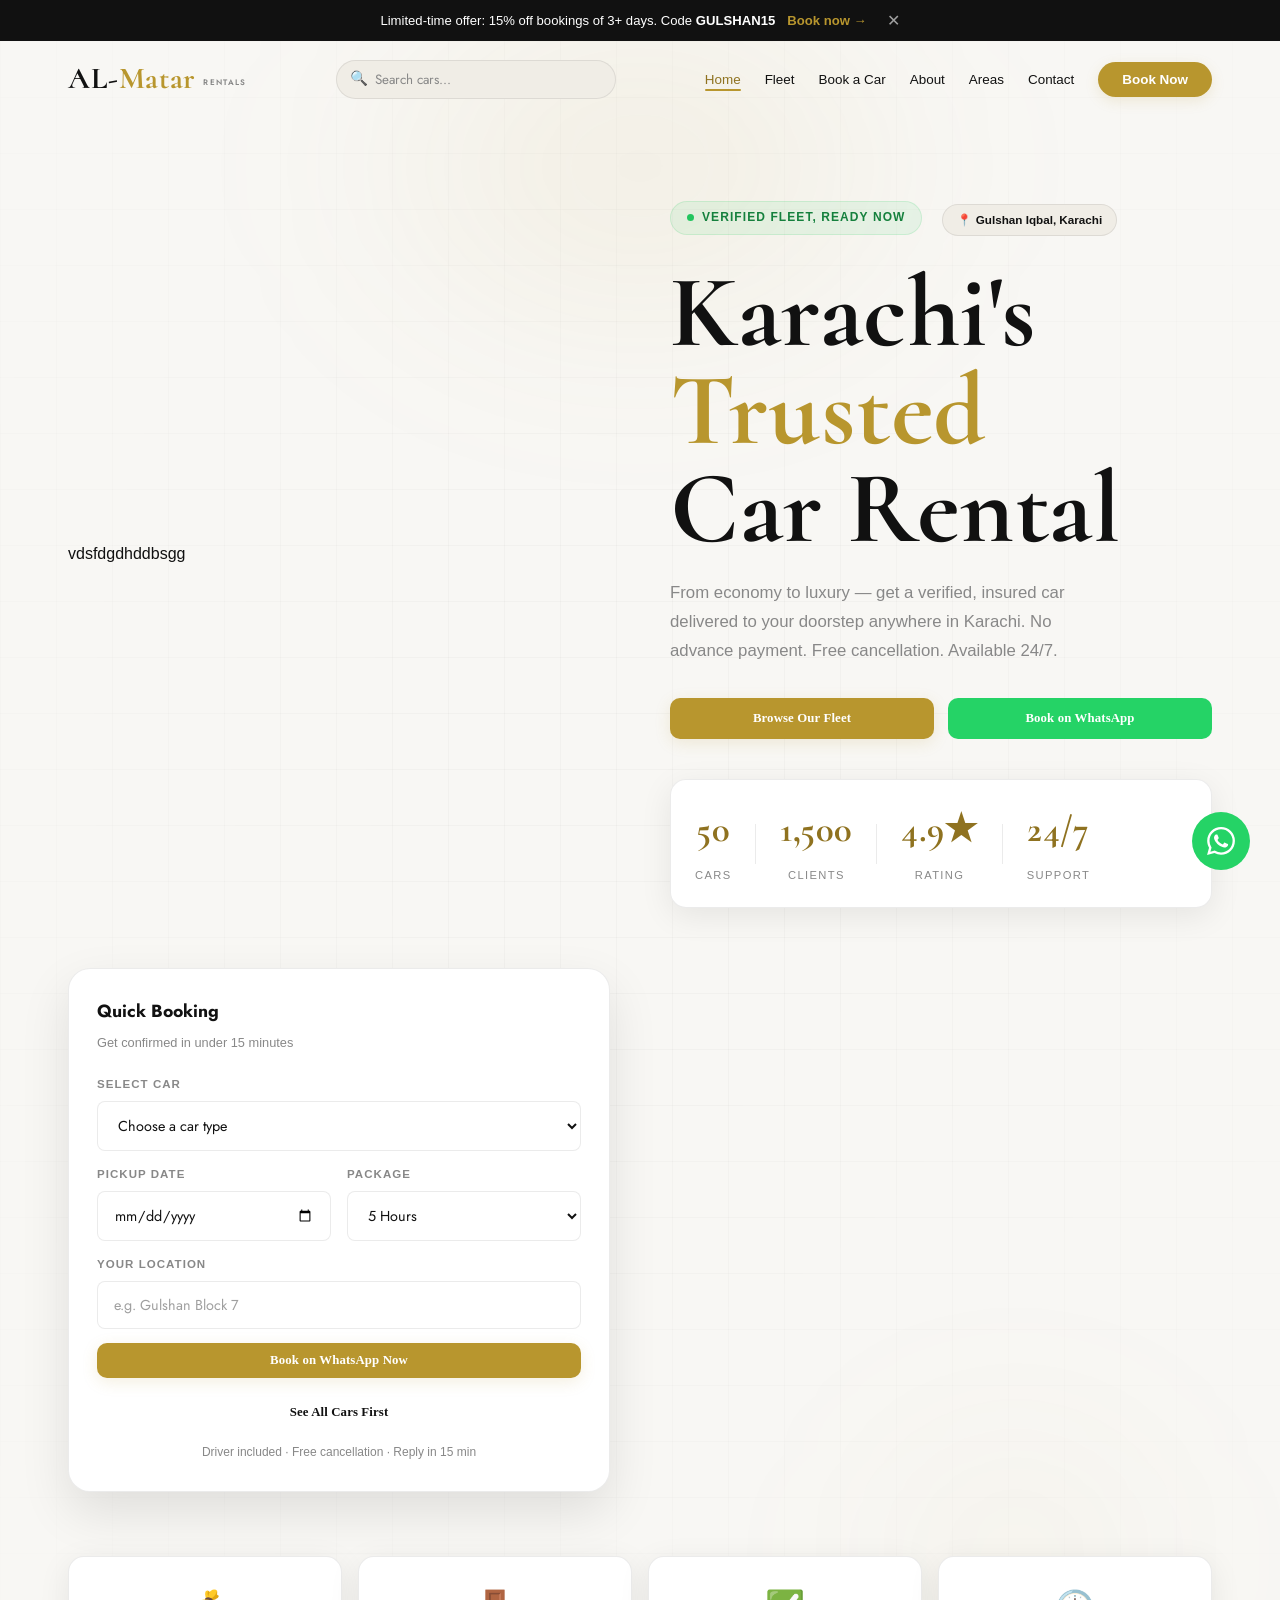
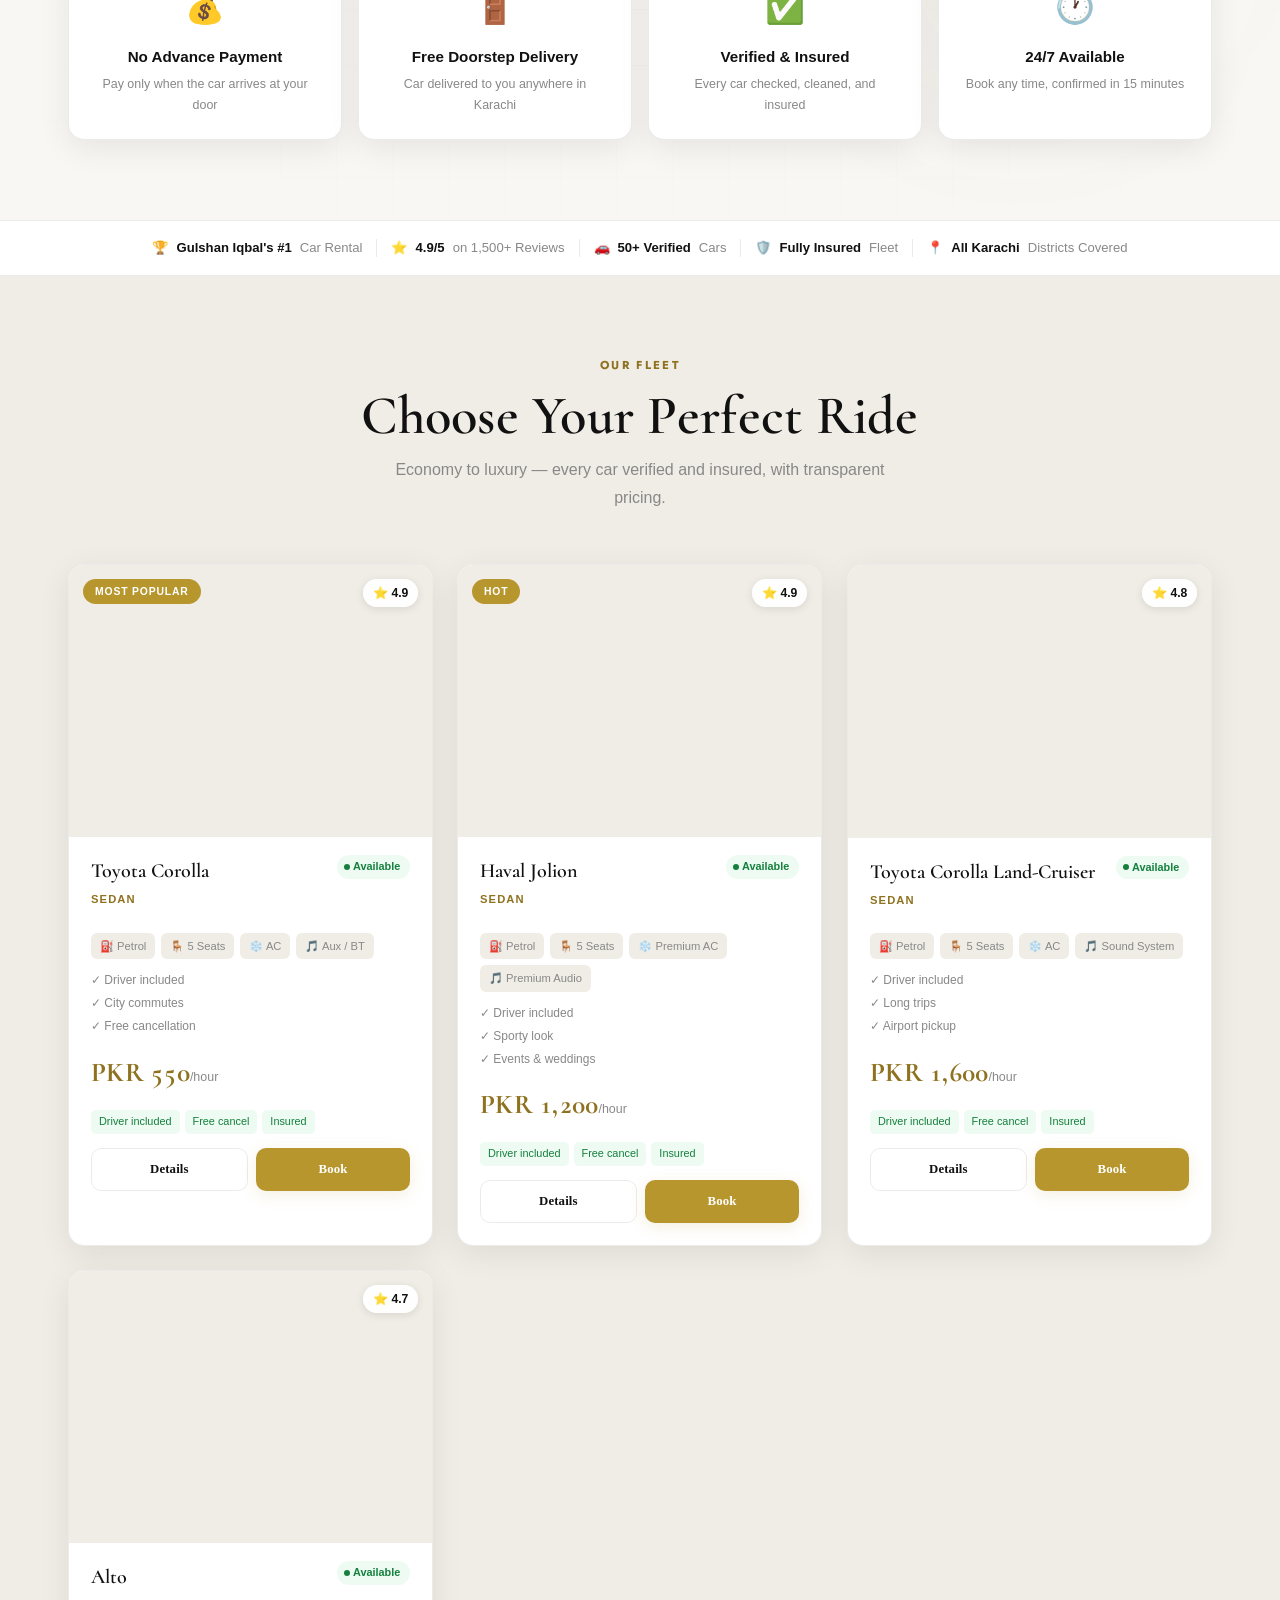
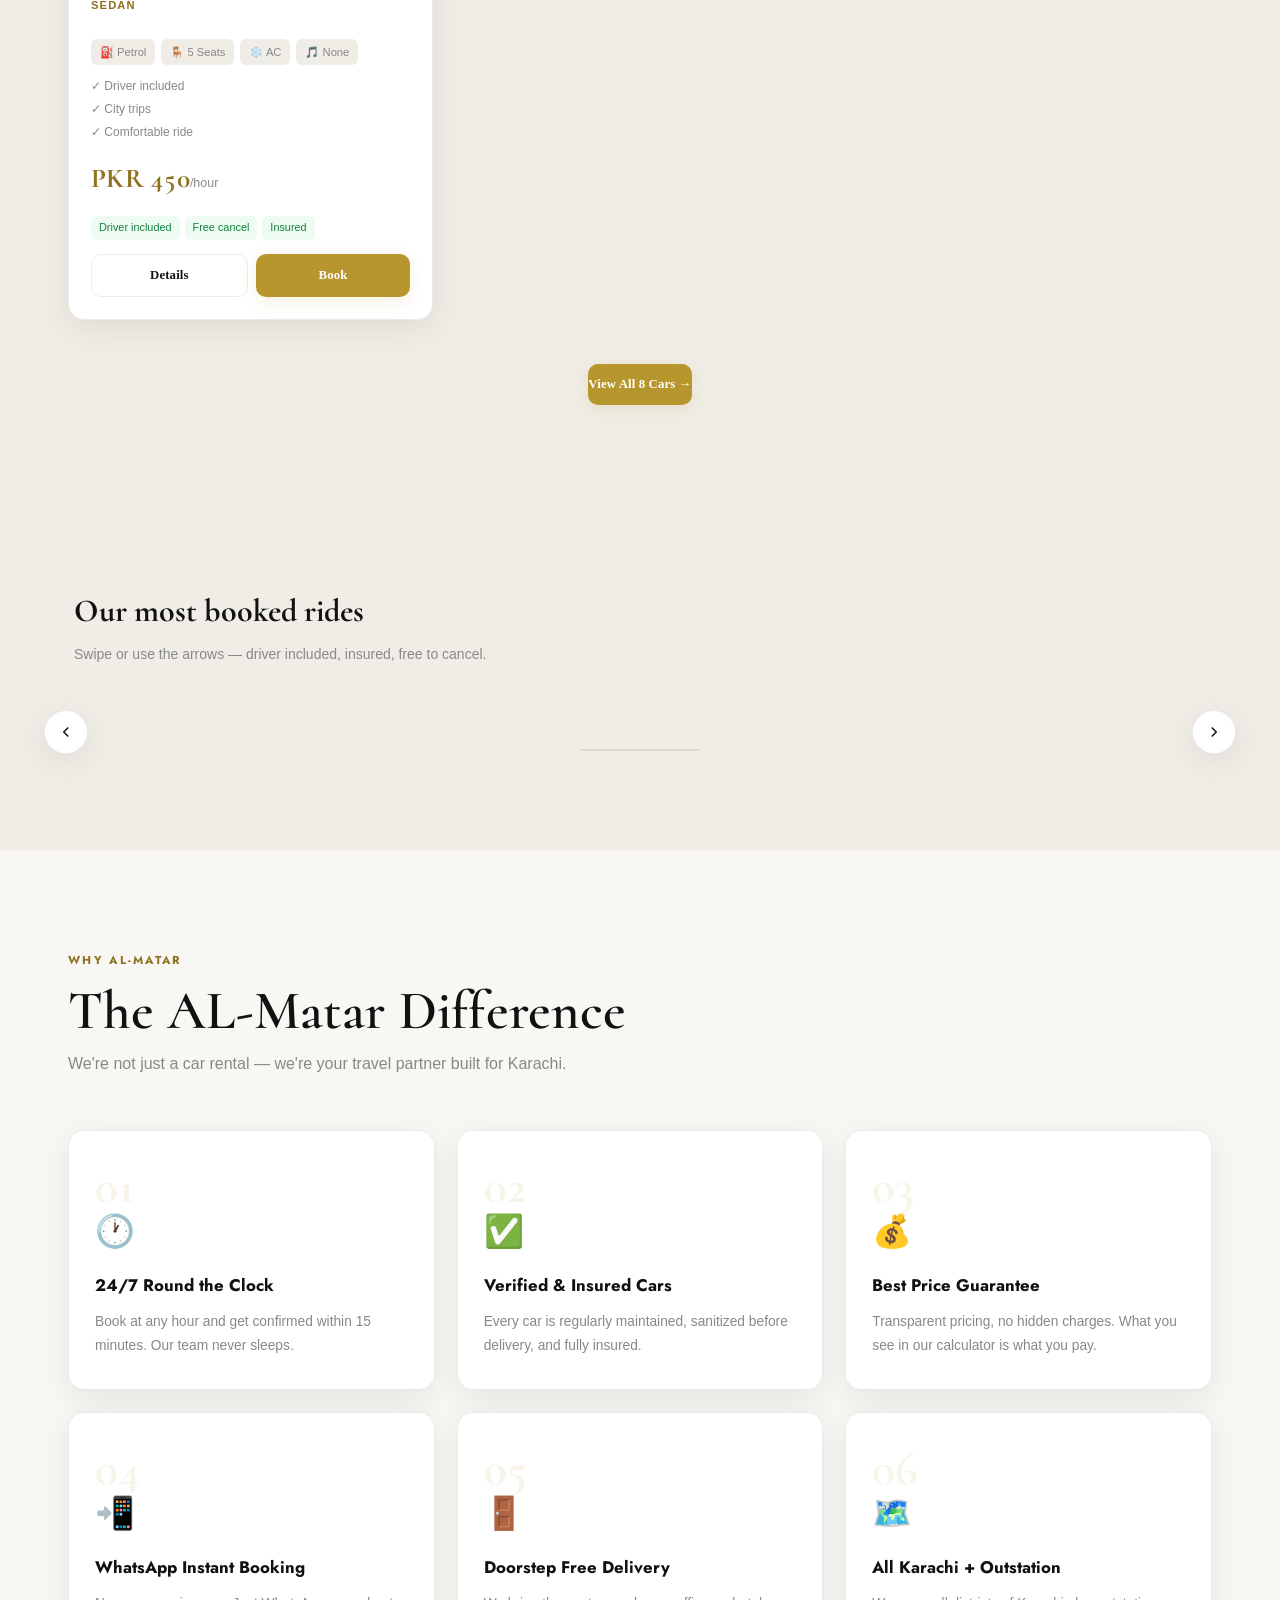
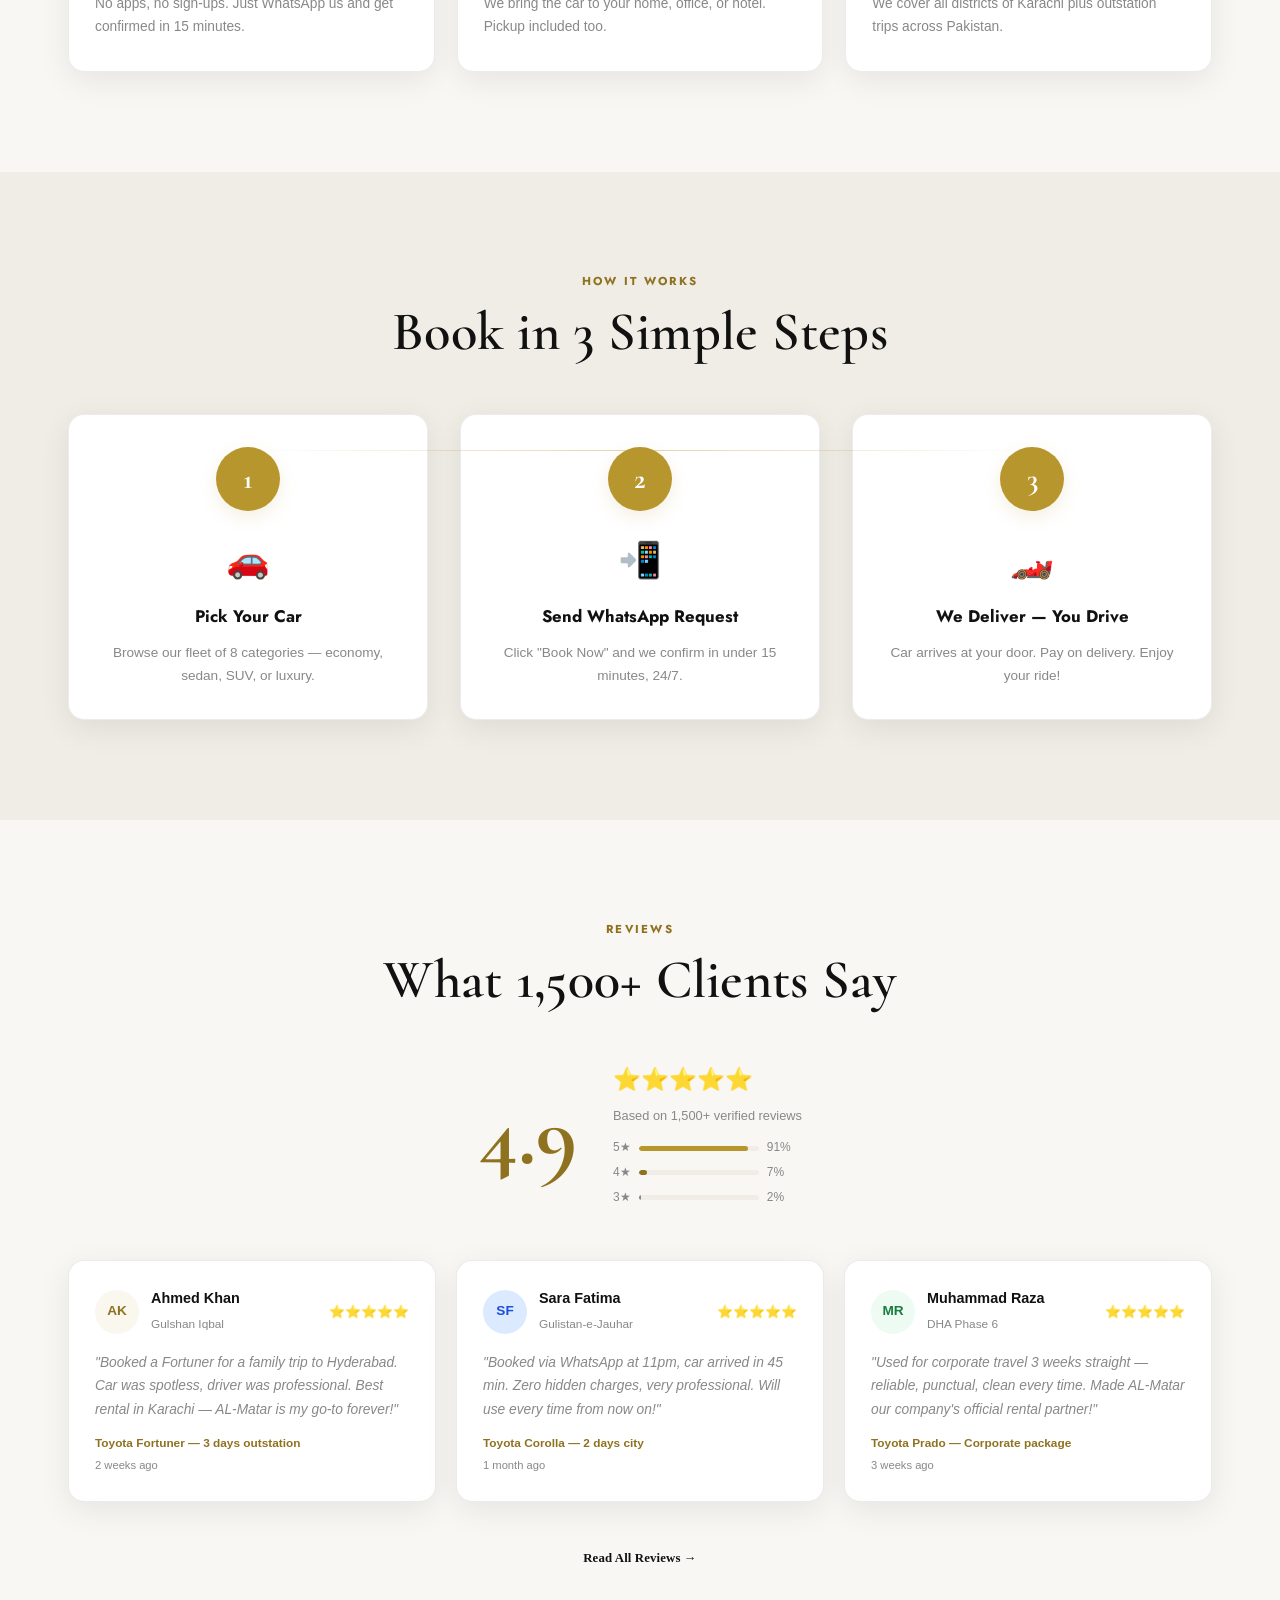
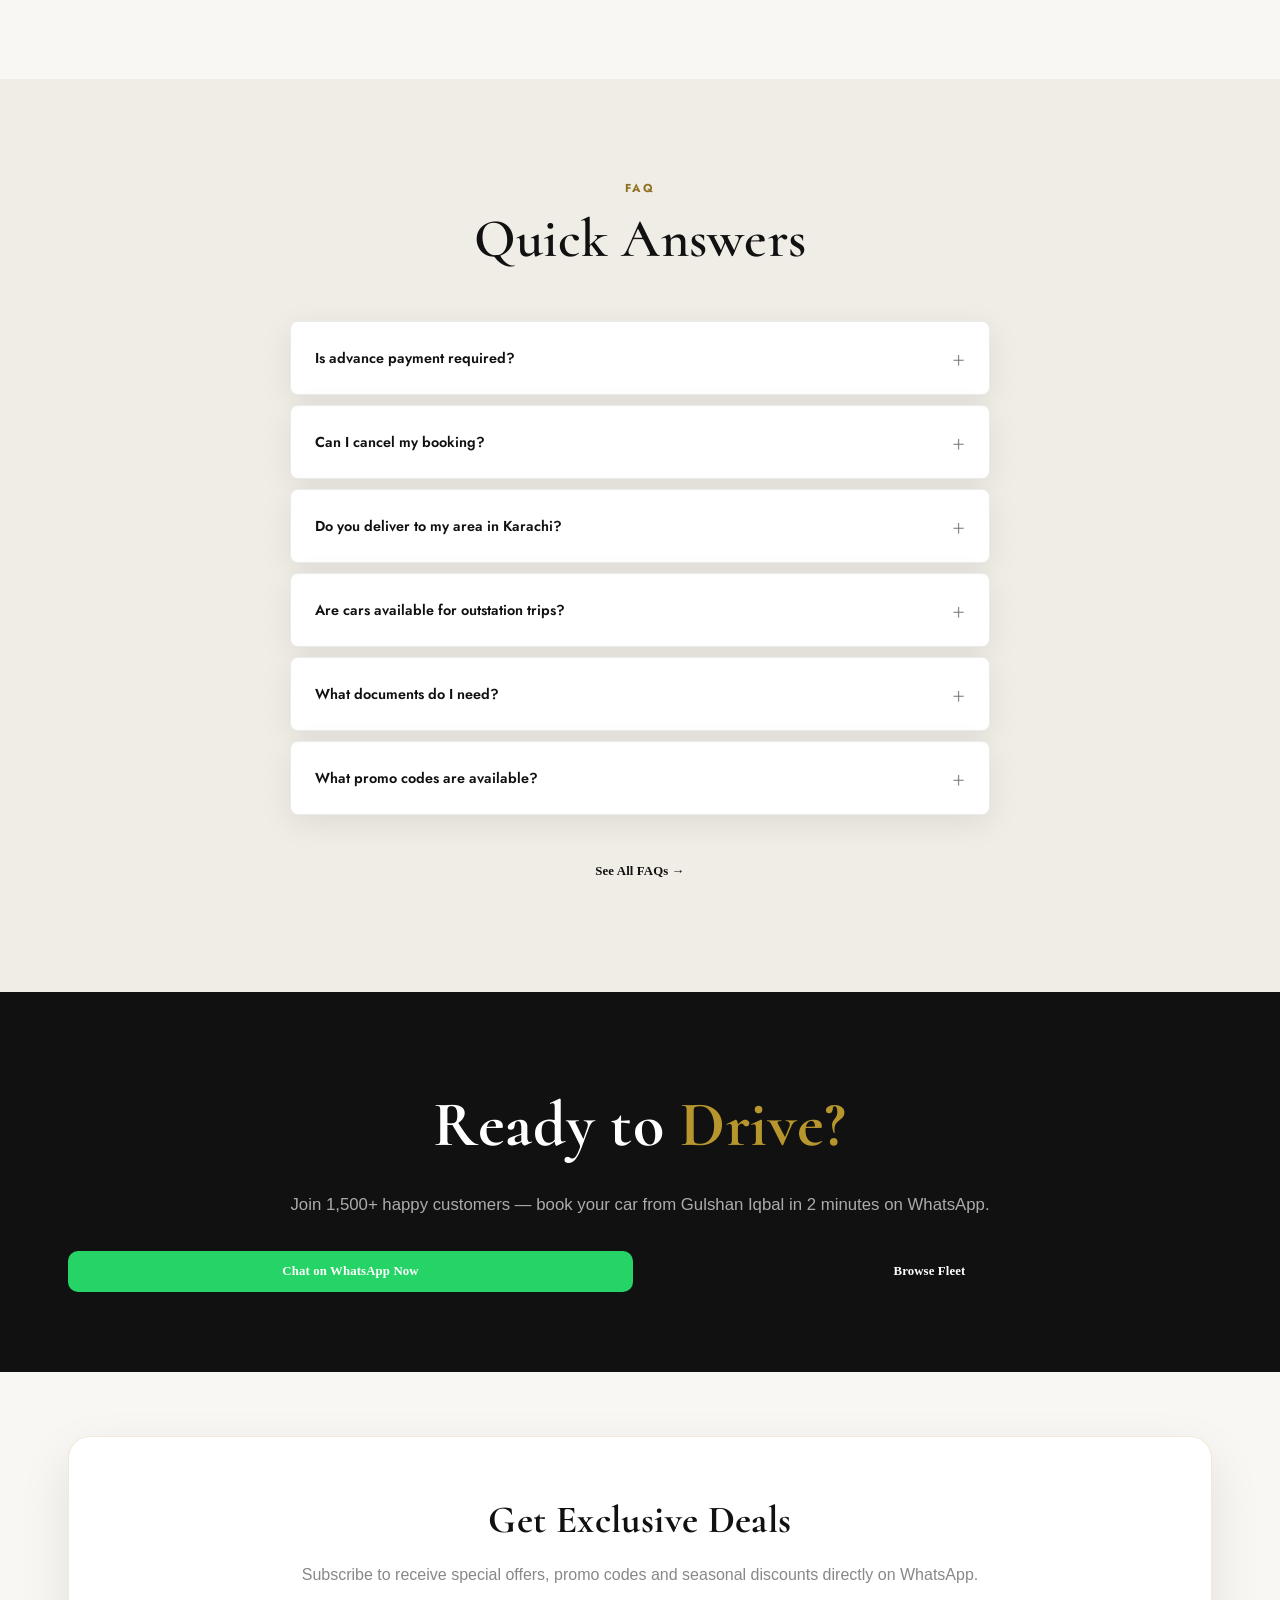
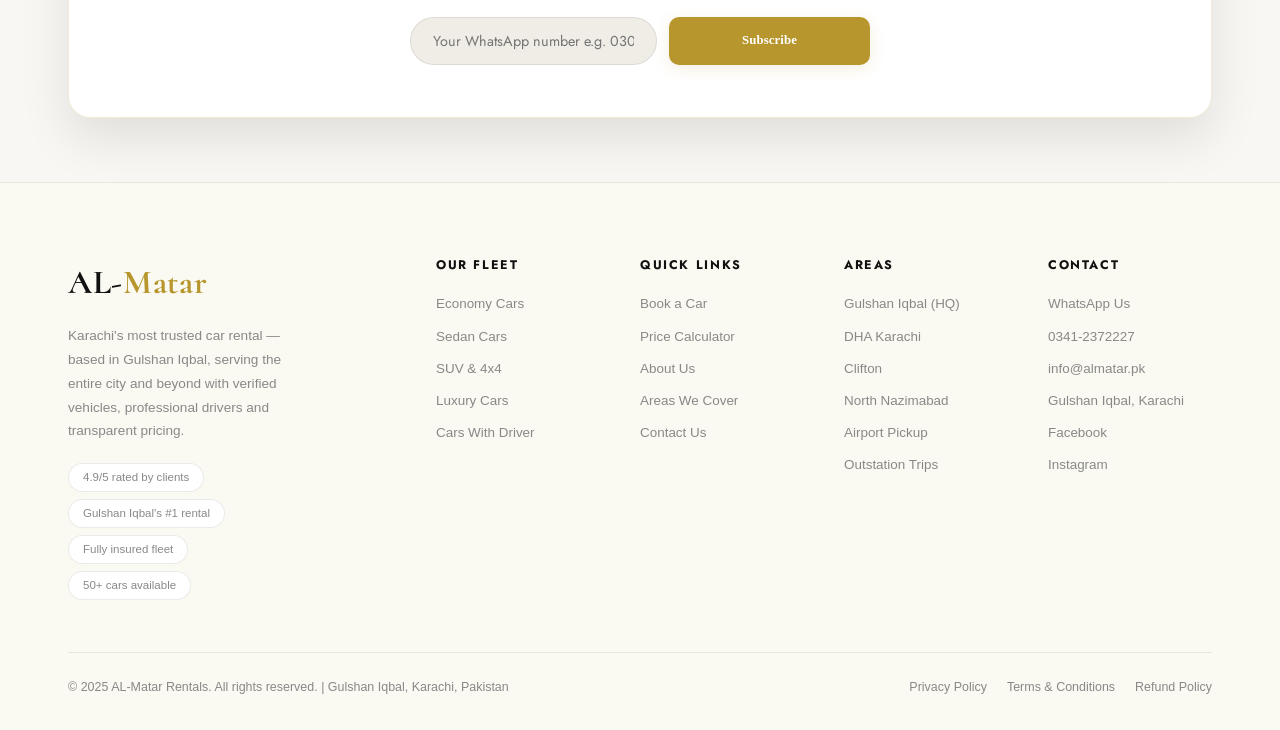
==== index.html @ 789b627b "yes" ====
<!DOCTYPE html>
<html lang="en">

<head>
  <meta charset="UTF-8" />
  <meta name="viewport" content="width=device-width, initial-scale=1.0" />
  <title>AL-Matar Rentals — Premium Car Rental Gulshan Iqbal, Karachi</title>
  <meta name="description"
    content="AL-Matar Rentals — Karachi's #1 car rental in Gulshan Iqbal. Economy to Luxury. Book via WhatsApp in 2 minutes. Verified fleet, no advance payment, 24/7 service." />
  <link rel="preconnect" href="https://fonts.googleapis.com">
  <link
    href="https://fonts.googleapis.com/css2?family=Cormorant:ital,wght@0,400;0,500;0,600;0,700;1,500&family=Jost:wght@300;400;500;600;700&display=swap"
    rel="stylesheet">
  <link rel="stylesheet" href="css/global.css">
  <link rel="icon" type="image/x-icon" href="/favicon.jpeg">
  <style>
    /* ── HERO ── */
    .hero {
      min-height: 100vh;
      position: relative;
      display: flex;
      flex-direction: column;
      justify-content: center;
      padding: 160px 0 80px;
      overflow: hidden;
      background: var(--bg);
    }

    .hero__bg {
      position: absolute;
      inset: 0;
    }

    .hero__grid {
      position: absolute;
      inset: 0;
      background-image: linear-gradient(rgba(0, 0, 0, 0.025) 1px, transparent 1px), linear-gradient(90deg, rgba(0, 0, 0, 0.025) 1px, transparent 1px);
      background-size: 56px 56px;
      mask-image: radial-gradient(ellipse 80% 80% at 50% 40%, black 20%, transparent 100%);
    }

    .hero__orb {
      position: absolute;
      border-radius: 50%;
      filter: blur(90px);
      pointer-events: none;
    }

    .hero__orb--1 {
      width: 700px;
      height: 450px;
      top: -100px;
      left: 50%;
      transform: translateX(-50%);
      background: radial-gradient(ellipse, var(--primary-subtle3) 0%, transparent 70%);
    }

    .hero__orb--2 {
      width: 400px;
      height: 350px;
      bottom: 5%;
      right: 5%;
      background: radial-gradient(ellipse, rgba(184, 150, 46, 0.06) 0%, transparent 70%);
    }

    .hero__inner {
      display: grid;
      grid-template-columns: 1fr 1fr;
      gap: 60px;
      align-items: center;
      position: relative;
      z-index: 2;
    }

    .hero__live {
      display: inline-flex;
      align-items: center;
      gap: 8px;
      background: var(--success-bg);
      border: 1px solid var(--success-border);
      border-radius: 50px;
      padding: 6px 16px;
      font-size: 0.75rem;
      font-weight: 700;
      letter-spacing: 0.09em;
      text-transform: uppercase;
      color: #15803d;
      margin-bottom: 20px;
    }

    .hero__live-dot {
      width: 7px;
      height: 7px;
      background: var(--success);
      border-radius: 50%;
      animation: pulse 2s infinite;
    }

    .hero__loc {
      display: inline-flex;
      align-items: center;
      gap: 6px;
      background: var(--surface2);
      border: 1px solid var(--border);
      border-radius: 50px;
      padding: 5px 14px;
      font-size: 0.73rem;
      font-weight: 700;
      color: var(--text);
      margin-bottom: 16px;
      margin-left: 10px;
    }

    .hero__title {
      font-family: var(--font-display);
      font-weight: 700;
      font-size: clamp(3.6rem, 8vw, 6.8rem);
      line-height: 0.96;
      letter-spacing: 0.005em;
      color: var(--accent);
      margin-bottom: 20px;
    }

    .hero__title em {
      color: var(--primary);
      font-style: normal;
      display: block;
    }

    .hero__sub {
      color: var(--muted);
      font-size: 1.05rem;
      line-height: 1.75;
      max-width: 440px;
      margin-bottom: 32px;
    }

    .hero__actions {
      display: flex;
      gap: 14px;
      flex-wrap: wrap;
      margin-bottom: 40px;
    }

    .hero-stats {
      display: flex;
      align-items: center;
      gap: 24px;
      flex-wrap: wrap;
      padding: 20px 24px;
      background: var(--surface);
      border: 1px solid var(--border);
      border-radius: var(--radius-lg);
      box-shadow: var(--shadow);
    }

    /* QUICK BOOK */
    .qbook {
      background: var(--surface);
      border: 1px solid var(--border);
      border-radius: var(--radius-xl);
      padding: 28px;
      position: sticky;
      top: 100px;
      box-shadow: var(--shadow-lg);
    }

    .qbook__title {
      font-family: var(--font-body);
      font-size: 1.1rem;
      font-weight: 700;
      color: var(--accent);
      margin-bottom: 6px;
    }

    .qbook__sub {
      font-size: 0.8rem;
      color: var(--muted);
      margin-bottom: 22px;
    }

    .qbook__fields {
      display: flex;
      flex-direction: column;
      gap: 14px;
    }

    .qbook__note {
      text-align: center;
      font-size: 0.75rem;
      color: var(--muted);
      margin-top: 10px;
    }

    /* TRUST CARDS */
    .trust-cards {
      display: grid;
      grid-template-columns: repeat(4, 1fr);
      gap: 16px;
      margin-top: 64px;
    }

    .trust-card {
      background: var(--surface);
      border: 1px solid var(--border);
      border-radius: var(--radius-lg);
      padding: 24px;
      text-align: center;
      transition: var(--transition);
      box-shadow: var(--shadow);
    }

    .trust-card:hover {
      border-color: var(--primary-border);
      transform: translateY(-4px);
      box-shadow: var(--shadow-lg);
    }

    .trust-card__icon {
      font-size: 2rem;
      margin-bottom: 10px;
    }

    .trust-card h3 {
      font-size: 0.95rem;
      font-weight: 700;
      color: var(--accent);
      margin-bottom: 5px;
    }

    .trust-card p {
      font-size: 0.78rem;
      color: var(--muted);
    }

    /* FLEET PREVIEW — HIGH CONVERSION CARDS */
    /* FLEET PREVIEW — HIGH CONVERSION CARDS */
    .fleet-preview {
      padding: 100px 0;
      background: var(--surface2);
    }

    .fleet-grid {
      display: grid;
      grid-template-columns: repeat(auto-fill, minmax(280px, 1fr));
      gap: 24px;
    }

    .car-card {
      background: var(--surface);
      border: 1px solid var(--border);
      border-radius: var(--radius-lg);
      overflow: hidden;
      transition: var(--transition);
      position: relative;
      box-shadow: var(--shadow);

      /* NEW: staggered entrance on load */
      opacity: 0;
      transform: translateY(20px);
      animation: cardIn .6s cubic-bezier(.2, .8, .2, 1) forwards;
    }

    .fleet-grid .car-card:nth-child(1) {
      animation-delay: .05s;
    }

    .fleet-grid .car-card:nth-child(2) {
      animation-delay: .15s;
    }

    .fleet-grid .car-card:nth-child(3) {
      animation-delay: .25s;
    }

    .fleet-grid .car-card:nth-child(4) {
      animation-delay: .35s;
    }

    @keyframes cardIn {
      to {
        opacity: 1;
        transform: translateY(0);
      }
    }

    .car-card:hover {
      border-color: var(--primary-border);
      transform: translateY(-6px);
      box-shadow: var(--shadow-lg);
    }

    .car-card__badge {
      position: absolute;
      top: 14px;
      left: 14px;
      font-size: 0.65rem;
      font-weight: 800;
      letter-spacing: 0.08em;
      text-transform: uppercase;
      padding: 4px 12px;
      border-radius: 50px;
      z-index: 2;
    }

    .badge-gold {
      background: var(--primary);
      color: #fff;
      /* NEW: soft pulsing glow, using --primary so it stays on-brand automatically */
      animation: badgePulse 2.4s ease-out infinite;
    }

    @keyframes badgePulse {
      0% {
        box-shadow: 0 0 0 0 color-mix(in srgb, var(--primary) 55%, transparent);
      }

      70% {
        box-shadow: 0 0 0 9px color-mix(in srgb, var(--primary) 0%, transparent);
      }

      100% {
        box-shadow: 0 0 0 0 color-mix(in srgb, var(--primary) 0%, transparent);
      }
    }

    .badge-dark {
      background: var(--accent);
      color: #fff;
    }

    .car-card__img-wrap {
      position: relative;
      aspect-ratio: 4/3;
      background: var(--surface2);
      overflow: hidden;
    }

    .car-card__img-wrap img {
      width: 100%;
      height: 100%;
      object-fit: cover;

      /* NEW: fade in + gentle zoom, instead of popping in at full size */
      opacity: 0;
      transition: opacity .5s ease, transform .5s cubic-bezier(.2, .8, .2, 1);
    }

    .car-card__img-wrap img.loaded {
      opacity: 1;
    }

    .car-card:hover .car-card__img-wrap img {
      transform: scale(1.06);
    }

    /* NEW: a light "shine" sweep across the image on hover — needs one extra div
   in the markup: <div class="car-card__shine"></div> inside .car-card__img-wrap */
    .car-card__shine {
      position: absolute;
      top: 0;
      left: -60%;
      width: 40%;
      height: 100%;
      background: linear-gradient(115deg, transparent, rgba(255, 255, 255, .55), transparent);
      transform: skewX(-18deg);
      transition: left .75s ease;
      pointer-events: none;
      z-index: 1;
    }

    .car-card:hover .car-card__shine {
      left: 130%;
    }

    .car-card__rating {
      position: absolute;
      top: 14px;
      right: 14px;
      background: rgba(255, 255, 255, 0.95);
      border-radius: 50px;
      padding: 4px 10px;
      font-size: 0.76rem;
      font-weight: 700;
      box-shadow: 0 2px 8px rgba(0, 0, 0, 0.1);

      /* NEW: pop in slightly after the card lands */
      opacity: 0;
      transform: scale(.6);
      animation: ratingPop .4s cubic-bezier(.2, .8, .2, 1) .5s forwards;
    }

    @keyframes ratingPop {
      to {
        opacity: 1;
        transform: scale(1);
      }
    }

    .car-card__body {
      padding: 18px 22px 22px;
    }

    .car-card__name {
      font-family: var(--font-display);
      font-weight: 600;
      font-size: 1.25rem;
      color: var(--accent);
      margin-bottom: 2px;
    }

    .car-card__type {
      font-size: 0.7rem;
      font-weight: 700;
      letter-spacing: 0.1em;
      text-transform: uppercase;
      color: var(--primary-dark);
      margin-bottom: 12px;
    }

    .avail-badge {
      display: inline-block;
      font-size: 0.68rem;
      font-weight: 700;
      padding: 3px 10px;
      border-radius: 50px;
    }

    .avail-yes {
      background: var(--success-bg);
      color: #15803d;
      /* NEW: quiet pulsing dot to read as "live" */
      position: relative;
      padding-left: 16px;
    }

    .avail-yes::before {
      content: "";
      position: absolute;
      left: 7px;
      top: 50%;
      width: 6px;
      height: 6px;
      border-radius: 50%;
      background: #15803d;
      transform: translateY(-50%);
      animation: pulseDot 2s ease-in-out infinite;
    }

    @keyframes pulseDot {

      0%,
      100% {
        opacity: 1;
      }

      50% {
        opacity: .3;
      }
    }

    .avail-few {
      background: var(--primary-subtle);
      color: var(--primary-dark);
    }

    .car-specs {
      display: flex;
      gap: 6px;
      flex-wrap: wrap;
      margin: 12px 0;
    }

    .car-specs span {
      font-size: 0.7rem;
      color: var(--muted);
      background: var(--surface2);
      padding: 4px 9px;
      border-radius: 6px;
      transition: background .2s ease, color .2s ease;
    }

    .car-card:hover .car-specs span {
      background: var(--primary-subtle);
      color: var(--primary-dark);
    }

    .car-feats {
      display: flex;
      flex-direction: column;
      gap: 3px;
      margin-bottom: 14px;
    }

    .car-feats span {
      font-size: 0.75rem;
      color: var(--muted);
    }

    .car-card__price-row {
      display: flex;
      align-items: center;
      justify-content: space-between;
      margin-bottom: 14px;
    }

    .car-price {
      font-family: var(--font-display);
      font-weight: 700;
      font-size: 1.7rem;
      color: var(--primary-dark);
      letter-spacing: 0.01em;
      /* NEW: used as a count-up target — pair with the JS snippet below */
      font-variant-numeric: tabular-nums;
    }

    .car-price-per {
      font-size: 0.78rem;
      color: var(--muted);
    }

    .car-card__trust-row {
      display: flex;
      gap: 5px;
      flex-wrap: wrap;
      margin-bottom: 14px;
    }

    .car-card__trust-row span {
      font-size: 0.68rem;
      color: #15803d;
      background: var(--success-bg);
      padding: 3px 8px;
      border-radius: 5px;
    }

    .car-card__actions {
      display: flex;
      gap: 8px;
    }

    /* NEW: ripple effect for whichever button gets class="btn-gold" or similar —
   needs a tiny JS hook (see script snippet below) to append the span on click */
    .car-card__actions .btn {
      position: relative;
      overflow: hidden;
      transition: transform .15s ease, box-shadow .2s ease;
    }

    .car-card__actions .btn:active {
      transform: scale(.96);
    }

    .car-card__actions .btn:focus-visible {
      outline: 2px solid var(--primary);
      outline-offset: 2px;
    }

    .ripple {
      position: absolute;
      border-radius: 50%;
      background: rgba(255, 255, 255, .55);
      transform: scale(0);
      animation: rippleAnim .55s ease-out forwards;
      pointer-events: none;
    }

    @keyframes rippleAnim {
      to {
        transform: scale(2.6);
        opacity: 0;
      }
    }

    /* NEW: respect people who've asked for reduced motion */
    @media (prefers-reduced-motion: reduce) {

      .car-card,
      .car-card__img-wrap img,
      .car-card__rating,
      .badge-gold,
      .avail-yes::before {
        animation: none !important;
        transition: none !important;
        opacity: 1 !important;
        transform: none !important;
      }
    }

    /* WHY */
    .why {
      padding: 100px 0;
      background: var(--bg);
    }

    .why-grid {
      display: grid;
      grid-template-columns: repeat(3, 1fr);
      gap: 22px;
    }

    .why-card {
      background: var(--surface);
      border: 1px solid var(--border);
      border-radius: var(--radius-lg);
      padding: 32px 26px;
      transition: var(--transition);
      box-shadow: var(--shadow);
    }

    .why-card:hover {
      border-color: var(--primary-border);
      transform: translateY(-4px);
      box-shadow: var(--shadow-lg);
    }

    .why-card__num {
      font-family: var(--font-display);
      font-weight: 700;
      font-size: 3rem;
      color: var(--primary-subtle3);
      line-height: 1;
      margin-bottom: -6px;
    }

    .why-card__icon {
      font-size: 2rem;
      margin-bottom: 14px;
    }

    .why-card h3 {
      font-family: var(--font-body);
      font-size: 1.05rem;
      font-weight: 700;
      color: var(--accent);
      margin-bottom: 10px;
    }

    .why-card p {
      color: var(--muted);
      font-size: 0.86rem;
      line-height: 1.72;
    }

    /* HOW */
    .how {
      padding: 100px 0;
      background: var(--surface2);
    }

    .how-steps {
      display: grid;
      grid-template-columns: repeat(3, 1fr);
      gap: 32px;
      position: relative;
    }

    .how-steps::before {
      content: '';
      position: absolute;
      top: 36px;
      left: 16%;
      right: 16%;
      height: 1px;
      background: linear-gradient(90deg, transparent, var(--primary), transparent);
      opacity: 0.4;
    }

    .how-step {
      text-align: center;
      padding: 32px 24px;
      background: var(--surface);
      border: 1px solid var(--border);
      border-radius: var(--radius-lg);
      box-shadow: var(--shadow);
      transition: var(--transition);
    }

    .how-step:hover {
      border-color: var(--primary-border);
      transform: translateY(-4px);
    }

    .how-step__num {
      width: 64px;
      height: 64px;
      border-radius: 50%;
      background: var(--primary);
      color: #fff;
      font-family: var(--font-display);
      font-weight: 700;
      font-size: 1.8rem;
      display: flex;
      align-items: center;
      justify-content: center;
      margin: 0 auto 20px;
      position: relative;
      z-index: 1;
      box-shadow: 0 6px 18px var(--primary-glow);
    }

    .how-step__icon {
      font-size: 2.2rem;
      margin-bottom: 14px;
    }

    .how-step h3 {
      font-family: var(--font-body);
      font-size: 1.05rem;
      font-weight: 700;
      color: var(--accent);
      margin-bottom: 10px;
    }

    .how-step p {
      color: var(--muted);
      font-size: 0.85rem;
      line-height: 1.72;
    }

    /* REVIEWS */
    .reviews {
      padding: 100px 0;
      background: var(--bg);
    }

    .reviews-summary {
      display: flex;
      align-items: center;
      gap: 36px;
      flex-wrap: wrap;
      justify-content: center;
      margin: 24px 0 52px;
    }

    .reviews-big-num {
      font-family: var(--font-display);
      font-weight: 700;
      font-size: 5.5rem;
      color: var(--primary-dark);
      line-height: 1;
    }

    .reviews-bars {
      display: flex;
      flex-direction: column;
      gap: 5px;
    }

    .rb {
      display: flex;
      align-items: center;
      gap: 8px;
      font-size: 0.75rem;
      color: var(--muted);
    }

    .rb-track {
      width: 120px;
      height: 5px;
      background: var(--surface2);
      border-radius: 3px;
      overflow: hidden;
    }

    .rb-fill {
      height: 100%;
      background: var(--primary);
      border-radius: 3px;
    }

    .rev-grid {
      display: grid;
      grid-template-columns: repeat(3, 1fr);
      gap: 20px;
      margin-bottom: 36px;
    }

    .rev-card {
      background: var(--surface);
      border: 1px solid var(--border);
      border-radius: var(--radius-lg);
      padding: 26px;
      transition: var(--transition);
      box-shadow: var(--shadow);
    }

    .rev-card:hover {
      border-color: var(--primary-border);
      transform: translateY(-4px);
      box-shadow: var(--shadow-lg);
    }

    .rev-card__head {
      display: flex;
      align-items: center;
      gap: 12px;
      margin-bottom: 14px;
    }

    .rev-avatar {
      width: 44px;
      height: 44px;
      border-radius: 50%;
      display: flex;
      align-items: center;
      justify-content: center;
      font-weight: 800;
      font-size: 0.85rem;
      flex-shrink: 0;
    }

    .rev-card__head strong {
      display: block;
      color: var(--accent);
      font-size: 0.9rem;
    }

    .rev-card__head small {
      color: var(--muted);
      font-size: 0.74rem;
    }

    .rev-stars {
      margin-left: auto;
      font-size: 0.8rem;
    }

    .rev-card p {
      color: var(--muted);
      font-size: 0.86rem;
      line-height: 1.72;
      font-style: italic;
      margin-bottom: 12px;
    }

    .rev-car {
      font-size: 0.74rem;
      color: var(--primary-dark);
      font-weight: 600;
    }

    .rev-date {
      font-size: 0.7rem;
      color: var(--muted);
      margin-top: 3px;
    }

    /* FAQ */
    .faq {
      padding: 100px 0;
      background: var(--surface2);
    }

    .faq-list {
      max-width: 700px;
      margin: 0 auto;
      display: flex;
      flex-direction: column;
      gap: 10px;
    }

    .faq-item {
      background: var(--surface);
      border: 1px solid var(--border);
      border-radius: var(--radius);
      box-shadow: var(--shadow);
    }

    .faq-q {
      width: 100%;
      display: flex;
      justify-content: space-between;
      align-items: center;
      padding: 20px 24px;
      background: none;
      border: none;
      color: var(--accent);
      font-size: 0.9rem;
      font-weight: 600;
      cursor: pointer;
      text-align: left;
      gap: 16px;
      transition: color 0.2s;
    }

    .faq-q.open {
      color: var(--primary-dark);
    }

    .faq-q span:last-child {
      font-size: 1.4rem;
      font-weight: 300;
      color: var(--muted);
      flex-shrink: 0;
      transition: transform 0.3s;
    }

    .faq-q.open span:last-child {
      transform: rotate(45deg);
      color: var(--primary);
    }

    .faq-a {
      max-height: 0;
      overflow: hidden;
      transition: max-height 0.4s ease;
    }

    .faq-a p {
      padding: 0 24px 20px;
      color: var(--muted);
      font-size: 0.88rem;
      line-height: 1.75;
    }

    /* CTA BAND */
    .cta-band {
      padding: 80px 0;
      background: var(--accent);
    }

    .cta-band__inner {
      text-align: center;
    }

    .cta-band h2 {
      font-family: var(--font-display);
      font-weight: 700;
      font-size: clamp(2.5rem, 6vw, 4rem);
      color: #fff;
      letter-spacing: 0.01em;
      margin-bottom: 14px;
    }

    .cta-band h2 span {
      color: var(--primary);
    }

    .cta-band p {
      color: rgba(255, 255, 255, 0.65);
      margin-bottom: 32px;
      font-size: 1.05rem;
    }

    .cta-band__btns {
      display: flex;
      gap: 14px;
      justify-content: center;
      flex-wrap: wrap;
    }

    .cta-band .btn-outline {
      color: #fff;
      border-color: rgba(255, 255, 255, 0.25);
    }

    .cta-band .btn-outline:hover {
      border-color: var(--primary);
      color: var(--primary);
    }

    /* NEWSLETTER */
    .newsletter {
      padding: 64px 0;
      background: var(--bg);
    }

    .newsletter__box {
      background: var(--surface);
      border: 1px solid var(--primary-border);
      border-radius: var(--radius-xl);
      padding: 52px;
      text-align: center;
      box-shadow: var(--shadow-lg);
    }

    .newsletter__box h2 {
      font-family: var(--font-display);
      font-weight: 700;
      font-size: 2.4rem;
      color: var(--accent);
      letter-spacing: 0.01em;
      margin-bottom: 10px;
    }

    .newsletter__box p {
      color: var(--muted);
      margin-bottom: 28px;
    }

    .newsletter-form {
      display: flex;
      max-width: 460px;
      margin: 0 auto;
      gap: 12px;
    }

    .newsletter-form input {
      flex: 1;
      background: var(--surface2);
      border: 1.5px solid var(--border);
      border-radius: 50px;
      padding: 13px 22px;
      color: var(--text);
      font-size: 0.9rem;
      outline: none;
      transition: var(--transition);
    }

    .newsletter-form input:focus {
      border-color: var(--primary);
      box-shadow: 0 0 0 3px var(--primary-subtle);
    }

    @media(max-width:1100px) {
      .hero__inner {
        grid-template-columns: 1fr
      }

      .qbook {
        position: static;
        max-width: 520px
      }

      .trust-cards {
        grid-template-columns: repeat(2, 1fr)
      }
    }

    @media(max-width:900px) {
      .why-grid {
        grid-template-columns: repeat(2, 1fr)
      }

      .how-steps {
        grid-template-columns: 1fr;
        gap: 20px
      }

      .how-steps::before {
        display: none
      }

      .rev-grid {
        grid-template-columns: 1fr 1fr
      }
    }

    @media(max-width:640px) {
      .hero__title {
        font-size: clamp(3.2rem, 15vw, 5.5rem)
      }

      .trust-cards {
        grid-template-columns: 1fr 1fr
      }

      .why-grid {
        grid-template-columns: 1fr
      }

      .rev-grid {
        grid-template-columns: 1fr
      }

      .hero__actions {
        flex-direction: column
      }

      .cta-band__btns {
        flex-direction: column;
        align-items: center
      }

      .newsletter-form {
        flex-direction: column
      }
    }

    * {
      box-sizing: border-box;
    }

    body {
      margin: 0;
      background: var(--surface2);
      font-family: 'Inter', sans-serif;
    }

    /* ==================== FLEET PREVIEW (unchanged from before) ==================== */
    .fleet-preview {
      padding: 80px 0 100px;
      background: var(--surface2);
    }

    .fleet-preview__head {
      max-width: 1180px;
      margin: 0 auto 32px;
      padding: 0 24px;
      display: flex;
      align-items: flex-end;
      justify-content: space-between;
      gap: 20px;
      flex-wrap: wrap;
    }

    .fleet-preview__head h2 {
      font-family: var(--font-display);
      font-weight: 700;
      font-size: clamp(24px, 3vw, 32px);
      color: var(--accent);
      margin: 0 0 6px;
    }

    .fleet-preview__head p {
      margin: 0;
      color: var(--muted);
      font-size: 14px;
    }

    /* ==================== SLIDER SHELL ==================== */
    .fleet-slider {
      position: relative;
      max-width: 1180px;
      margin: 0 auto;
      padding: 0 24px;
    }

    .slider-viewport {
      overflow: hidden;
      border-radius: calc(var(--radius-lg) + 6px);
    }

    .slider-track {
      display: flex;
      gap: 24px;
      padding: 6px 6px 26px;
      overflow-x: auto;
      scroll-snap-type: x mandatory;
      scroll-behavior: smooth;
      cursor: grab;
      -webkit-overflow-scrolling: touch;
      scrollbar-width: none;
    }

    .slider-track::-webkit-scrollbar {
      display: none;
    }

    .slider-track.dragging {
      cursor: grabbing;
      scroll-behavior: auto;
    }

    .slider-track .car-card {
      flex: 0 0 300px;
      scroll-snap-align: start;
    }

    @media (max-width:520px) {
      .slider-track .car-card {
        flex-basis: 82vw;
      }
    }

    /* nav arrows */
    .slider-nav {
      position: absolute;
      top: calc(50% - 15px);
      width: 44px;
      height: 44px;
      border-radius: 50%;
      border: 1px solid var(--border);
      background: var(--surface);
      color: var(--accent);
      box-shadow: var(--shadow);
      display: flex;
      align-items: center;
      justify-content: center;
      cursor: pointer;
      z-index: 4;
      transition: var(--transition);
    }

    .slider-nav:hover {
      background: var(--primary);
      border-color: var(--primary);
      color: #fff;
      transform: translateY(-50%) scale(1.08);
      box-shadow: var(--shadow-lg);
    }

    .slider-nav:active {
      transform: translateY(-50%) scale(.95);
    }

    .slider-nav:focus-visible {
      outline: 2px solid var(--primary);
      outline-offset: 2px;
    }

    .slider-nav.prev {
      left: -6px;
    }

    .slider-nav.next {
      right: -6px;
    }

    .slider-nav svg {
      width: 18px;
      height: 18px;
    }

    .slider-nav:disabled {
      opacity: .35;
      cursor: default;
      pointer-events: none;
    }

    @media (max-width:720px) {
      .slider-nav {
        display: none;
      }
    }

    /* progress dots — active one stretches into a pill */
    .slider-dots {
      display: flex;
      justify-content: center;
      gap: 7px;
      margin-top: 6px;
    }

    .slider-dots button {
      width: 8px;
      height: 8px;
      border-radius: 100px;
      border: none;
      background: var(--border);
      cursor: pointer;
      padding: 0;
      transition: width .35s cubic-bezier(.2, .8, .2, 1), background .25s ease;
    }

    .slider-dots button.active {
      width: 26px;
      background: var(--primary);
    }

    .slider-dots button:focus-visible {
      outline: 2px solid var(--primary);
      outline-offset: 2px;
    }

    /* live progress bar under the dots, fills between auto-advances */
    .slider-progress {
      width: 120px;
      height: 2px;
      background: var(--border);
      border-radius: 2px;
      margin: 12px auto 0;
      overflow: hidden;
    }

    .slider-progress__bar {
      height: 100%;
      width: 0%;
      background: var(--primary);
      border-radius: 2px;
    }

    .slider-progress__bar.animate {
      animation: fillBar 5s linear forwards;
    }

    @keyframes fillBar {
      to {
        width: 100%;
      }
    }

    .slider-track:hover~.slider-progress .slider-progress__bar,
    .fleet-slider:has(.slider-track:hover) .slider-progress__bar {
      animation-play-state: paused;
    }

    /* ==================== CAR CARD (same system as before) ==================== */
    .car-card {
      background: var(--surface);
      border: 1px solid var(--border);
      border-radius: var(--radius-lg);
      overflow: hidden;
      transition: var(--transition);
      position: relative;
      box-shadow: var(--shadow);
      opacity: 0;
      transform: translateY(20px) scale(.98);
      animation: cardIn .6s cubic-bezier(.2, .8, .2, 1) forwards;
    }

    .slider-track .car-card:nth-child(1) {
      animation-delay: .05s;
    }

    .slider-track .car-card:nth-child(2) {
      animation-delay: .13s;
    }

    .slider-track .car-card:nth-child(3) {
      animation-delay: .21s;
    }

    .slider-track .car-card:nth-child(4) {
      animation-delay: .29s;
    }

    .slider-track .car-card:nth-child(5) {
      animation-delay: .37s;
    }

    .slider-track .car-card:nth-child(6) {
      animation-delay: .45s;
    }

    @keyframes cardIn {
      to {
        opacity: 1;
        transform: translateY(0) scale(1);
      }
    }

    .car-card:hover {
      border-color: var(--primary-border);
      transform: translateY(-6px);
      box-shadow: var(--shadow-lg);
    }

    .car-card__badge {
      position: absolute;
      top: 14px;
      left: 14px;
      font-size: .65rem;
      font-weight: 800;
      letter-spacing: .08em;
      text-transform: uppercase;
      padding: 4px 12px;
      border-radius: 50px;
      z-index: 3;
    }

    .badge-gold {
      background: var(--primary);
      color: #fff;
      animation: badgePulse 2.4s ease-out infinite;
    }

    @keyframes badgePulse {
      0% {
        box-shadow: 0 0 0 0 rgba(201, 151, 59, .5);
      }

      70% {
        box-shadow: 0 0 0 9px rgba(201, 151, 59, 0);
      }

      100% {
        box-shadow: 0 0 0 0 rgba(201, 151, 59, 0);
      }
    }

    .badge-dark {
      background: var(--accent);
      color: #fff;
    }

    .car-card__img-wrap {
      position: relative;
      aspect-ratio: 4/3;
      background: var(--surface2);
      overflow: hidden;
    }

    .car-card__img-wrap img {
      width: 100%;
      height: 100%;
      object-fit: cover;
      opacity: 0;
      transition: opacity .5s ease, transform .5s cubic-bezier(.2, .8, .2, 1);
    }

    .car-card__img-wrap img.loaded {
      opacity: 1;
    }

    .car-card:hover .car-card__img-wrap img {
      transform: scale(1.06);
    }

    .car-card__shine {
      position: absolute;
      top: 0;
      left: -60%;
      width: 40%;
      height: 100%;
      background: linear-gradient(115deg, transparent, rgba(255, 255, 255, .55), transparent);
      transform: skewX(-18deg);
      transition: left .75s ease;
      pointer-events: none;
      z-index: 1;
    }

    .car-card:hover .car-card__shine {
      left: 130%;
    }

    .car-card__rating {
      position: absolute;
      top: 14px;
      right: 14px;
      background: rgba(255, 255, 255, .95);
      border-radius: 50px;
      padding: 4px 10px;
      font-size: .76rem;
      font-weight: 700;
      box-shadow: 0 2px 8px rgba(0, 0, 0, .1);
      opacity: 0;
      transform: scale(.6);
      animation: ratingPop .4s cubic-bezier(.2, .8, .2, 1) .5s forwards;
    }

    @keyframes ratingPop {
      to {
        opacity: 1;
        transform: scale(1);
      }
    }

    .car-card__body {
      padding: 18px 22px 22px;
    }

    .car-card__name {
      font-family: var(--font-display);
      font-weight: 600;
      font-size: 1.25rem;
      color: var(--accent);
      margin-bottom: 2px;
    }

    .car-card__type {
      font-size: .7rem;
      font-weight: 700;
      letter-spacing: .1em;
      text-transform: uppercase;
      color: var(--primary-dark);
      margin-bottom: 12px;
    }

    .avail-badge {
      display: inline-block;
      font-size: .68rem;
      font-weight: 700;
      padding: 3px 10px;
      border-radius: 50px;
    }

    .avail-yes {
      background: var(--success-bg);
      color: #15803d;
      position: relative;
      padding-left: 16px;
    }

    .avail-yes::before {
      content: "";
      position: absolute;
      left: 7px;
      top: 50%;
      width: 6px;
      height: 6px;
      border-radius: 50%;
      background: #15803d;
      transform: translateY(-50%);
      animation: pulseDot 2s ease-in-out infinite;
    }

    @keyframes pulseDot {

      0%,
      100% {
        opacity: 1;
      }

      50% {
        opacity: .3;
      }
    }

    .avail-few {
      background: var(--primary-subtle);
      color: var(--primary-dark);
    }

    .car-specs {
      display: flex;
      gap: 6px;
      flex-wrap: wrap;
      margin: 12px 0;
    }

    .car-specs span {
      font-size: .7rem;
      color: var(--muted);
      background: var(--surface2);
      padding: 4px 9px;
      border-radius: 6px;
      transition: background .2s ease, color .2s ease;
    }

    .car-card:hover .car-specs span {
      background: var(--primary-subtle);
      color: var(--primary-dark);
    }

    .car-feats {
      display: flex;
      flex-direction: column;
      gap: 3px;
      margin-bottom: 14px;
    }

    .car-feats span {
      font-size: .75rem;
      color: var(--muted);
    }

    .car-card__price-row {
      display: flex;
      align-items: center;
      justify-content: space-between;
      margin-bottom: 14px;
    }

    .car-price {
      font-family: var(--font-display);
      font-weight: 700;
      font-size: 1.7rem;
      color: var(--primary-dark);
      letter-spacing: .01em;
      font-variant-numeric: tabular-nums;
    }

    .car-price-per {
      font-size: .78rem;
      color: var(--muted);
    }

    .car-card__trust-row {
      display: flex;
      gap: 5px;
      flex-wrap: wrap;
      margin-bottom: 14px;
    }

    .car-card__trust-row span {
      font-size: .68rem;
      color: #15803d;
      background: var(--success-bg);
      padding: 3px 8px;
      border-radius: 5px;
    }

    .car-card__actions {
      display: flex;
      gap: 8px;
    }

    .btn {
      border: none;
      border-radius: 10px;
      font-family: 'Inter';
      font-weight: 600;
      font-size: .8rem;
      padding: 10px 0;
      cursor: pointer;
      text-align: center;
      text-decoration: none;
      display: inline-flex;
      align-items: center;
      justify-content: center;
      position: relative;
      overflow: hidden;
      flex: 1;
      transition: var(--transition);
    }

    .btn-ghost {
      background: transparent;
      color: var(--accent);
      border: 1px solid var(--border);
    }

    .btn-ghost:hover {
      background: var(--surface2);
    }

    .btn-gold {
      background: var(--primary);
      color: #fff;
    }

    .btn-gold:hover {
      background: var(--primary-dark);
      box-shadow: 0 8px 18px -6px rgba(201, 151, 59, .5);
    }

    .btn:active {
      transform: scale(.96);
    }

    .btn:focus-visible {
      outline: 2px solid var(--primary);
      outline-offset: 2px;
    }

    .ripple {
      position: absolute;
      border-radius: 50%;
      background: rgba(255, 255, 255, .55);
      transform: scale(0);
      animation: rippleAnim .55s ease-out forwards;
      pointer-events: none;
    }

    @keyframes rippleAnim {
      to {
        transform: scale(2.6);
        opacity: 0;
      }
    }

    @media (prefers-reduced-motion: reduce) {

      .car-card,
      .car-card__img-wrap img,
      .car-card__rating,
      .badge-gold,
      .avail-yes::before,
      .slider-progress__bar {
        animation: none !important;
        transition: none !important;
        opacity: 1 !important;
        transform: none !important;
      }
    }
  </style>
</head>

<body>
  <div id="nav-placeholder"></div>

  <!-- ══ HERO ══ -->
  <section class="hero" id="home">
    <div class="hero__bg">
      <div class="hero__grid"></div>
      <div class="hero__orb hero__orb--1"></div>
      <div class="hero__orb hero__orb--2"></div>
    </div>
    <div class="container">
      <div class="hero__inner">
        <!-- LEFT -->
        vdsfdgdhddbsgg
        <div data-aos>
          <div style="display:flex;align-items:center;gap:10px;flex-wrap:wrap;margin-bottom:8px;">
            <div class="hero__live"><span class="hero__live-dot"></span>Verified fleet, ready now</div>
            <div class="hero__loc">📍 Gulshan Iqbal, Karachi</div>
          </div>
          <h1 class="hero__title">Karachi's<em>Trusted</em>Car Rental</h1>
          <p class="hero__sub">From economy to luxury — get a verified, insured car delivered to your doorstep anywhere
            in Karachi. No advance payment. Free cancellation. Available 24/7.</p>
          <div class="hero__actions">
            <a href="fleet.html" class="btn btn-gold btn-lg">Browse Our Fleet</a>
            <a href="https://wa.me/923412372227?text=Assalamualaikum!%20I%20want%20to%20book%20a%20car%20from%20AL-Matar%20Rentals."
              class="btn btn-wa btn-lg" target="_blank">Book on WhatsApp</a>
          </div>
          <div class="hero-stats stats-row">
            <div class="stat-item"><span class="stat-num" data-count="50">0</span><span class="stat-lbl">Cars</span>
            </div>
            <div class="stat-div"></div>
            <div class="stat-item"><span class="stat-num" data-count="1500">0</span><span
                class="stat-lbl">Clients</span></div>
            <div class="stat-div"></div>
            <div class="stat-item"><span class="stat-num">4.9★</span><span class="stat-lbl">Rating</span></div>
            <div class="stat-div"></div>
            <div class="stat-item"><span class="stat-num">24/7</span><span class="stat-lbl">Support</span></div>
          </div>
        </div>
        <!-- RIGHT — QUICK BOOK -->
        <div class="qbook" data-aos data-delay="2">
          <div class="qbook__title">Quick Booking</div>
          <div class="qbook__sub">Get confirmed in under 15 minutes</div>
          <div class="qbook__fields">
            <div class="form-group">
              <label>Select Car</label>
              <select id="qCar">
                <option value="">Choose a car type</option>
              </select>
            </div>
            <div class="form-row-2">
              <div class="form-group"><label>Pickup Date</label><input type="date" id="qPickup" /></div>
              <div class="form-group">
                <label>Package</label>
                <select id="qPackage">
                  <option value="5">5 Hours</option>
                  <option value="10">10 Hours</option>
                  <option value="12">12 Hours</option>
                  <option value="20">20 Hours</option>
                  <option value="24">24 Hours (Full Day)</option>
                </select>
              </div>
            </div>
            <div class="form-group"><label>Your Location</label><input type="text" id="qLoc"
                placeholder="e.g. Gulshan Block 7" /></div>
            <button class="btn btn-gold btn-full" onclick="quickBook()">Book on WhatsApp Now</button>
            <a href="fleet.html" class="btn btn-outline btn-full">See All Cars First</a>
          </div>
          <p class="qbook__note">Driver included · Free cancellation · Reply in 15 min</p>
        </div>
      </div>

      <!-- TRUST CARDS -->
      <div class="trust-cards" data-aos>
        <div class="trust-card">
          <div class="trust-card__icon">💰</div>
          <h3>No Advance Payment</h3>
          <p>Pay only when the car arrives at your door</p>
        </div>
        <div class="trust-card">
          <div class="trust-card__icon">🚪</div>
          <h3>Free Doorstep Delivery</h3>
          <p>Car delivered to you anywhere in Karachi</p>
        </div>
        <div class="trust-card">
          <div class="trust-card__icon">✅</div>
          <h3>Verified & Insured</h3>
          <p>Every car checked, cleaned, and insured</p>
        </div>
        <div class="trust-card">
          <div class="trust-card__icon">🕐</div>
          <h3>24/7 Available</h3>
          <p>Book any time, confirmed in 15 minutes</p>
        </div>
      </div>
    </div>
  </section>

  <!-- TRUST BAR -->
  <div class="trust-bar">
    <div class="trust-bar__inner">
      <div class="trust-item">🏆 <strong>Gulshan Iqbal's #1</strong> Car Rental</div>
      <div class="trust-sep"></div>
      <div class="trust-item">⭐ <strong>4.9/5</strong> on 1,500+ Reviews</div>
      <div class="trust-sep"></div>
      <div class="trust-item">🚗 <strong>50+ Verified</strong> Cars</div>
      <div class="trust-sep"></div>
      <div class="trust-item">🛡️ <strong>Fully Insured</strong> Fleet</div>
      <div class="trust-sep"></div>
      <div class="trust-item">📍 <strong>All Karachi</strong> Districts Covered</div>
    </div>
  </div>

  <!-- ══ FLEET PREVIEW ══ -->
  <section class="fleet-preview" id="fleet">
    <div class="container">
      <div class="sec-header center" data-aos>
        <span class="sec-eyebrow">Our Fleet</span>
        <h2 class="sec-title">Choose Your Perfect Ride</h2>
        <p class="sec-sub">Economy to luxury — every car verified and insured, with transparent pricing.</p>
      </div>
      <div class="fleet-grid" id="homeFleet"></div>
      <div style="text-align:center;margin-top:44px;" data-aos>
        <a href="fleet.html" class="btn btn-gold btn-lg">View All 8 Cars →</a>
      </div>
    </div>
  </section>
  <!-- ══ FLEET PREVIEW SECOND ══ -->
  <section class="fleet-preview">
    <div class="fleet-preview__head">
      <div>
        <h2>Our most booked rides</h2>
        <p>Swipe or use the arrows — driver included, insured, free to cancel.</p>
      </div>
    </div>

    <div class="fleet-slider">
      <button class="slider-nav prev" aria-label="Previous car">
        <svg viewBox="0 0 24 24" fill="none" stroke="currentColor" stroke-width="2">
          <path d="M15 18l-6-6 6-6" />
        </svg>
      </button>

      <div class="slider-viewport">
        <div class="slider-track" id="fleetTrack"></div>
      </div>

      <button class="slider-nav next" aria-label="Next car">
        <svg viewBox="0 0 24 24" fill="none" stroke="currentColor" stroke-width="2">
          <path d="M9 18l6-6-6-6" />
        </svg>
      </button>

      <div class="slider-dots" id="fleetDots"></div>
      <div class="slider-progress">
        <div class="slider-progress__bar" id="progressBar"></div>
      </div>
    </div>
  </section>
  <!-- ══ WHY US ══ -->
  <section class="why" id="why">
    <div class="container">
      <div class="sec-header" data-aos>
        <span class="sec-eyebrow">Why AL-Matar</span>
        <h2 class="sec-title">The AL-Matar Difference</h2>
        <p class="sec-sub">We're not just a car rental — we're your travel partner built for Karachi.</p>
      </div>
      <div class="why-grid">
        <div class="why-card" data-aos>
          <div class="why-card__num">01</div>
          <div class="why-card__icon">🕐</div>
          <h3>24/7 Round the Clock</h3>
          <p>Book at any hour and get confirmed within 15 minutes. Our team never sleeps.</p>
        </div>
        <div class="why-card" data-aos data-delay="1">
          <div class="why-card__num">02</div>
          <div class="why-card__icon">✅</div>
          <h3>Verified & Insured Cars</h3>
          <p>Every car is regularly maintained, sanitized before delivery, and fully insured.</p>
        </div>
        <div class="why-card" data-aos data-delay="2">
          <div class="why-card__num">03</div>
          <div class="why-card__icon">💰</div>
          <h3>Best Price Guarantee</h3>
          <p>Transparent pricing, no hidden charges. What you see in our calculator is what you pay.</p>
        </div>
        <div class="why-card" data-aos>
          <div class="why-card__num">04</div>
          <div class="why-card__icon">📲</div>
          <h3>WhatsApp Instant Booking</h3>
          <p>No apps, no sign-ups. Just WhatsApp us and get confirmed in 15 minutes.</p>
        </div>
        <div class="why-card" data-aos data-delay="1">
          <div class="why-card__num">05</div>
          <div class="why-card__icon">🚪</div>
          <h3>Doorstep Free Delivery</h3>
          <p>We bring the car to your home, office, or hotel. Pickup included too.</p>
        </div>
        <div class="why-card" data-aos data-delay="2">
          <div class="why-card__num">06</div>
          <div class="why-card__icon">🗺️</div>
          <h3>All Karachi + Outstation</h3>
          <p>We cover all districts of Karachi plus outstation trips across Pakistan.</p>
        </div>
      </div>
    </div>
  </section>

  <!-- ══ HOW IT WORKS ══ -->
  <section class="how" id="how">
    <div class="container">
      <div class="sec-header center" data-aos>
        <span class="sec-eyebrow">How It Works</span>
        <h2 class="sec-title">Book in 3 Simple Steps</h2>
      </div>
      <div class="how-steps" data-aos>
        <div class="how-step">
          <div class="how-step__num">1</div>
          <div class="how-step__icon">🚗</div>
          <h3>Pick Your Car</h3>
          <p>Browse our fleet of 8 categories — economy, sedan, SUV, or luxury.</p>
        </div>
        <div class="how-step">
          <div class="how-step__num">2</div>
          <div class="how-step__icon">📲</div>
          <h3>Send WhatsApp Request</h3>
          <p>Click "Book Now" and we confirm in under 15 minutes, 24/7.</p>
        </div>
        <div class="how-step">
          <div class="how-step__num">3</div>
          <div class="how-step__icon">🏎️</div>
          <h3>We Deliver — You Drive</h3>
          <p>Car arrives at your door. Pay on delivery. Enjoy your ride!</p>
        </div>
      </div>
    </div>
  </section>

  <!-- ══ REVIEWS ══ -->
  <section class="reviews" id="reviews">
    <div class="container">
      <div class="sec-header center" data-aos>
        <span class="sec-eyebrow">Reviews</span>
        <h2 class="sec-title">What 1,500+ Clients Say</h2>
      </div>
      <div class="reviews-summary" data-aos>
        <div class="reviews-big-num">4.9</div>
        <div>
          <div style="font-size:1.4rem;margin-bottom:6px;">⭐⭐⭐⭐⭐</div>
          <div style="font-size:0.8rem;color:var(--muted);margin-bottom:12px;">Based on 1,500+ verified reviews</div>
          <div class="reviews-bars">
            <div class="rb"><span>5★</span>
              <div class="rb-track">
                <div class="rb-fill" style="width:91%"></div>
              </div><span>91%</span>
            </div>
            <div class="rb"><span>4★</span>
              <div class="rb-track">
                <div class="rb-fill" style="width:7%;background:var(--primary-dark)"></div>
              </div><span>7%</span>
            </div>
            <div class="rb"><span>3★</span>
              <div class="rb-track">
                <div class="rb-fill" style="width:2%;background:var(--muted)"></div>
              </div><span>2%</span>
            </div>
          </div>
        </div>
      </div>
      <div class="rev-grid">
        <div class="rev-card" data-aos>
          <div class="rev-card__head">
            <div class="rev-avatar" style="background:var(--primary-subtle);color:var(--primary-dark);">AK</div>
            <div><strong>Ahmed Khan</strong><small>Gulshan Iqbal</small></div>
            <div class="rev-stars">⭐⭐⭐⭐⭐</div>
          </div>
          <p>"Booked a Fortuner for a family trip to Hyderabad. Car was spotless, driver was professional. Best rental
            in Karachi — AL-Matar is my go-to forever!"</p>
          <div class="rev-car">Toyota Fortuner — 3 days outstation</div>
          <div class="rev-date">2 weeks ago</div>
        </div>
        <div class="rev-card" data-aos data-delay="1">
          <div class="rev-card__head">
            <div class="rev-avatar" style="background:#dbeafe;color:#1d4ed8;">SF</div>
            <div><strong>Sara Fatima</strong><small>Gulistan-e-Jauhar</small></div>
            <div class="rev-stars">⭐⭐⭐⭐⭐</div>
          </div>
          <p>"Booked via WhatsApp at 11pm, car arrived in 45 min. Zero hidden charges, very professional. Will use every
            time from now on!"</p>
          <div class="rev-car">Toyota Corolla — 2 days city</div>
          <div class="rev-date">1 month ago</div>
        </div>
        <div class="rev-card" data-aos data-delay="2">
          <div class="rev-card__head">
            <div class="rev-avatar" style="background:var(--success-bg);color:#15803d;">MR</div>
            <div><strong>Muhammad Raza</strong><small>DHA Phase 6</small></div>
            <div class="rev-stars">⭐⭐⭐⭐⭐</div>
          </div>
          <p>"Used for corporate travel 3 weeks straight — reliable, punctual, clean every time. Made AL-Matar our
            company's official rental partner!"</p>
          <div class="rev-car">Toyota Prado — Corporate package</div>
          <div class="rev-date">3 weeks ago</div>
        </div>
      </div>
      <div style="text-align:center;" data-aos>
        <a href="fleet.html#reviews" class="btn btn-outline">Read All Reviews →</a>
      </div>
    </div>
  </section>

  <!-- ══ FAQ ══ -->
  <section class="faq" id="faq">
    <div class="container">
      <div class="sec-header center" data-aos><span class="sec-eyebrow">FAQ</span>
        <h2 class="sec-title">Quick Answers</h2>
      </div>
      <div class="faq-list" data-aos>
        <div class="faq-item"><button class="faq-q"><span>Is advance payment required?</span><span>+</span></button>
          <div class="faq-a">
            <p>No — pay only when the car is delivered to your door. Risk-free.</p>
          </div>
        </div>
        <div class="faq-item"><button class="faq-q"><span>Can I cancel my booking?</span><span>+</span></button>
          <div class="faq-a">
            <p>Yes — free cancellation anytime before pickup. No penalty, no questions asked.</p>
          </div>
        </div>
        <div class="faq-item"><button class="faq-q"><span>Do you deliver to my area in
              Karachi?</span><span>+</span></button>
          <div class="faq-a">
            <p>We deliver anywhere in Karachi — home, office, hotel, or airport. Based in Gulshan Iqbal.</p>
          </div>
        </div>
        <div class="faq-item"><button class="faq-q"><span>Are cars available for outstation
              trips?</span><span>+</span></button>
          <div class="faq-a">
            <p>Yes — we cover Hyderabad, Islamabad, Lahore and beyond. Small surcharge applies per route.</p>
          </div>
        </div>
        <div class="faq-item"><button class="faq-q"><span>What documents do I need?</span><span>+</span></button>
          <div class="faq-a">
            <p>Just your CNIC. Every car comes with a professional driver included.</p>
          </div>
        </div>
        <div class="faq-item"><button class="faq-q"><span>What promo codes are available?</span><span>+</span></button>
          <div class="faq-a">
            <p>Active codes: GULSHAN15 (15% off), MATAR20 (20% off), NEWCLIENT (10% off). Use in our <a
                href="booking.html" style="color:var(--primary-dark);font-weight:600;">price calculator</a>.</p>
          </div>
        </div>
      </div>
      <div style="text-align:center;margin-top:36px;" data-aos><a href="booking.html#faq" class="btn btn-outline">See
          All FAQs →</a></div>
    </div>
  </section>

  <!-- ══ CTA BAND ══ -->
  <section class="cta-band">
    <div class="container">
      <div class="cta-band__inner" data-aos>
        <h2>Ready to <span>Drive?</span></h2>
        <p>Join 1,500+ happy customers — book your car from Gulshan Iqbal in 2 minutes on WhatsApp.</p>
        <div class="cta-band__btns">
          <a href="https://wa.me/923412372227?text=Assalamualaikum!%20I%20want%20to%20book%20a%20car%20from%20AL-Matar%20Rentals%2C%20Gulshan%20Iqbal."
            class="btn btn-wa btn-lg" target="_blank">Chat on WhatsApp Now</a>
          <a href="fleet.html" class="btn btn-outline btn-lg">Browse Fleet</a>
        </div>
      </div>
    </div>
  </section>

  <!-- ══ NEWSLETTER ══ -->
  <section class="newsletter">
    <div class="container">
      <div class="newsletter__box" data-aos>
        <h2>Get Exclusive Deals</h2>
        <p>Subscribe to receive special offers, promo codes and seasonal discounts directly on WhatsApp.</p>
        <form class="newsletter-form">
          <input type="tel" placeholder="Your WhatsApp number e.g. 03001234567" required />
          <button type="submit" class="btn btn-gold">Subscribe</button>
        </form>
      </div>
    </div>
  </section>

  <div id="footer-placeholder"></div>

  <script src="js/components.js"></script>
  <script src="js/cars-data.js"></script>
  <script src="js/cars-loader.js"></script>
  <script>
    document.getElementById('nav-placeholder').innerHTML = getNavbar('home');
    document.getElementById('footer-placeholder').innerHTML = getFooter();

    function renderHomeFleet(cars) {
      const top4 = [...cars].sort((a, b) => b.popular - a.popular).slice(0, 4);
      document.getElementById('homeFleet').innerHTML = top4.map(c => `
    <div class="car-card">
      ${c.badge ? `<div class="car-card__badge ${c.badgeClass === 'badge-black' ? 'badge-dark' : 'badge-gold'}">${c.badge}</div>` : ''}
      <div class="car-card__img-wrap">
        <img src="${c.image}" alt="${c.name}" loading="lazy"/>
        <div class="car-card__rating">⭐ ${c.rating}</div>
      </div>
      <div class="car-card__body">
        <div style="display:flex;justify-content:space-between;align-items:flex-start;margin-bottom:6px;">
          <div><div class="car-card__name">${c.name}</div><div class="car-card__type">${c.type}</div></div>
          <span class="avail-badge ${c.availClass}">${c.avail}</span>
        </div>
        <div class="car-specs"><span>⛽ ${c.fuel}</span><span>🪑 ${c.seats}</span><span>❄️ ${c.ac}</span><span>🎵 ${c.music}</span></div>
        <div class="car-feats">${c.feats.slice(0, 3).map(f => `<span>✓ ${f}</span>`).join('')}</div>
        <div class="car-card__price-row"><div><span class="car-price">PKR ${c.hourlyRate.toLocaleString()}</span><span class="car-price-per">/hour</span></div></div>
        <div class="car-card__trust-row"><span>Driver included</span><span>Free cancel</span><span>Insured</span></div>
        <div class="car-card__actions">
          <a href="fleet.html" class="btn btn-ghost btn-sm btn-full">Details</a>
          <a href="fleet.html" class="btn btn-gold btn-sm btn-full">Book</a>
        </div>
      </div>
    </div>`).join('');
    }

    function populateQuickBookSelect(cars) {
      const sel = document.getElementById('qCar');
      cars.forEach(c => {
        const opt = document.createElement('option');
        opt.value = `${c.name} — ${c.type}|${c.hourlyRate}`;
        opt.textContent = `${c.name} — ${c.type} (PKR ${c.hourlyRate.toLocaleString()}/hr, driver incl.)`;
        sel.appendChild(opt);
      });
    }

    function quickBook() {
      const carVal = document.getElementById('qCar').value;
      if (!carVal) { toast('Please select a car first', 'error'); return; }
      const [carName, hourlyRateStr] = carVal.split('|');
      const hourlyRate = parseInt(hourlyRateStr) || 0;
      const hours = parseInt(document.getElementById('qPackage').value) || 5;
      const total = hourlyRate * hours;
      const pickup = document.getElementById('qPickup').value;
      const loc = document.getElementById('qLoc').value || 'Gulshan Iqbal, Karachi';
      const msg = `Assalamualaikum!\n\n*AL-Matar Rentals Booking*\n\nCar: ${carName}\nPackage: ${hours} hours (driver included)\nEstimated Total: PKR ${total.toLocaleString()}\nPickup: ${pickup || 'TBD'}\nLocation: ${loc}\n\nPlease confirm availability!`;
      window.open(`https://wa.me/923412372227?text=${encodeURIComponent(msg)}`, '_blank');
    }

    (async function initHome() {
      const cars = await loadCars();
      renderHomeFleet(cars);
      populateQuickBookSelect(cars);
    })();
  </script>
  <script>
    /* ============================================================
   FLEET SLIDER — full JS
   Call initFleetSlider(cars) once you have your real data,
   from a fetch, an import, or a global variable — doesn't matter.
   Required markup on the page (from fleet_slider.html):
     <div class="slider-track" id="fleetTrack"></div>
     <button class="slider-nav prev">...</button>
     <button class="slider-nav next">...</button>
     <div class="slider-dots" id="fleetDots"></div>
     <div class="slider-progress"><div class="slider-progress__bar" id="progressBar"></div></div>
   ============================================================ */

    function vehicleArt(kind) {
      const stroke = "#15161B";
      const paths = {
        sedan: `<path d="M20 118C20 108 28 100 40 100L58 78C64 70 74 65 85 65L145 65C156 65 166 70 172 78L190 100C202 100 210 108 210 118L210 132C210 140 204 146 196 146L34 146C26 146 20 140 20 132Z" fill="#EDE6D6" stroke="${stroke}" stroke-width="2.4"/><path d="M62 100L74 76C78 71 84 68 90 68L140 68C146 68 152 71 156 76L168 100Z" fill="#DED2B4" stroke="${stroke}" stroke-width="2"/><circle cx="66" cy="146" r="17" fill="#15161B"/><circle cx="66" cy="146" r="7" fill="#EDE6D6"/><circle cx="176" cy="146" r="17" fill="#15161B"/><circle cx="176" cy="146" r="7" fill="#EDE6D6"/>`,
        suv: `<path d="M16 122C16 110 26 100 40 100L52 74C57 66 67 60 79 60L155 60C167 60 176 66 181 74L192 100C206 100 216 110 216 122L216 136C216 144 210 150 202 150L30 150C22 150 16 144 16 136Z" fill="#E4DAC2" stroke="${stroke}" stroke-width="2.4"/><path d="M60 100L68 78C71 72 76 68 82 68L152 68C158 68 163 72 166 78L174 100Z" fill="#D3C5A0" stroke="${stroke}" stroke-width="2"/><circle cx="64" cy="150" r="19" fill="#15161B"/><circle cx="64" cy="150" r="8" fill="#E4DAC2"/><circle cx="178" cy="150" r="19" fill="#15161B"/><circle cx="178" cy="150" r="8" fill="#E4DAC2"/>`,
        hatch: `<path d="M26 120C26 110 34 102 44 102L60 82C65 75 73 70 82 70L148 70C155 70 162 74 166 80L180 102C194 102 202 110 202 120L202 134C202 141 196 147 189 147L39 147C32 147 26 141 26 134Z" fill="#E9E0CB" stroke="${stroke}" stroke-width="2.4"/><path d="M66 102L76 84C79 79 84 76 89 76L145 76C150 76 154 79 157 84L166 102Z" fill="#D8CBA6" stroke="${stroke}" stroke-width="2"/><circle cx="70" cy="147" r="17" fill="#15161B"/><circle cx="70" cy="147" r="7" fill="#E9E0CB"/><circle cx="172" cy="147" r="17" fill="#15161B"/><circle cx="172" cy="147" r="7" fill="#E9E0CB"/>`,
        van: `<path d="M18 126C18 112 30 100 46 100L46 82C46 74 53 68 61 68L188 68C198 68 206 76 206 86L206 126L18 126Z" fill="#EEE5D0" stroke="${stroke}" stroke-width="2.4"/><rect x="14" y="120" width="196" height="14" rx="4" fill="#EEE5D0" stroke="${stroke}" stroke-width="2"/><circle cx="60" cy="134" r="17" fill="#15161B"/><circle cx="60" cy="134" r="7" fill="#EEE5D0"/><circle cx="168" cy="134" r="17" fill="#15161B"/><circle cx="168" cy="134" r="7" fill="#EEE5D0"/>`
      };
      const shape = paths[kind] || paths.sedan;
      const svg = `<svg xmlns="http://www.w3.org/2000/svg" viewBox="0 0 230 170"><ellipse cx="115" cy="152" rx="90" ry="10" fill="#15161B" opacity=".08"/>${shape}</svg>`;
      return `data:image/svg+xml;utf8,${encodeURIComponent(svg)}`;
    }

    function renderSlider(cars) {
      const track = document.getElementById('fleetTrack');
      if (!track) {
        console.error('initFleetSlider: #fleetTrack not found in the page.');
        return;
      }
      track.innerHTML = cars.map(c => `
    <div class="car-card">
      ${c.badge ? `<div class="car-card__badge ${c.badgeClass || 'badge-dark'}">${c.badge}</div>` : ''}
      <div class="car-card__img-wrap">
        <img src="${c.image || vehicleArt(c.kind)}" alt="${c.name}" loading="lazy" onload="this.classList.add('loaded')"/>
        <div class="car-card__shine"></div>
        <div class="car-card__rating">⭐ ${c.rating}</div>
      </div>
      <div class="car-card__body">
        <div class="car-card__name">${c.name}</div>
        <div class="car-card__type">${c.type}</div>
        <span class="avail-badge ${c.availClass || 'avail-yes'}">${c.avail}</span>
        <div class="car-specs">${(c.specs || []).map(s => `<span>${s}</span>`).join('')}</div>
        <div class="car-feats">${(c.feats || []).map(f => `<span>✓ ${f}</span>`).join('')}</div>
        <div class="car-card__price-row">
          <span><span class="car-price">PKR ${Number(c.hourlyRate).toLocaleString()}</span><span class="car-price-per"> /hour</span></span>
        </div>
        <div class="car-card__trust-row"><span>Driver</span><span>Free cancel</span><span>Insured</span></div>
        <div class="car-card__actions">
          <a href="fleet.html" class="btn btn-ghost">Details</a>
          <a href="fleet.html" class="btn btn-gold">Book</a>
        </div>
      </div>
    </div>`).join('');
    }

    /**
     * Renders the cards and wires up all slider behaviour: arrows, dots,
     * drag-to-scroll, autoplay with progress bar, and button ripple.
     * Safe to call more than once (e.g. if your data reloads) — it re-binds
     * against the current DOM each time.
     *
     * @param {Array<Object>} cars - each item can include:
     *   name, type, rating, avail, availClass ('avail-yes'|'avail-few'),
     *   badge, badgeClass ('badge-gold'|'badge-dark'),
     *   image (real photo URL — falls back to a drawn icon via `kind` if omitted),
     *   kind ('sedan'|'suv'|'hatch'|'van'), specs (string[]), feats (string[]),
     *   hourlyRate (number)
     */
    function initFleetSlider(cars) {
      if (!Array.isArray(cars) || cars.length === 0) {
        console.warn('initFleetSlider: no cars to render.');
        return;
      }

      renderSlider(cars);

      const track = document.getElementById('fleetTrack');
      const prevBtn = document.querySelector('.slider-nav.prev');
      const nextBtn = document.querySelector('.slider-nav.next');
      const dotsWrap = document.getElementById('fleetDots');
      const progressBar = document.getElementById('progressBar');
      const reduced = window.matchMedia('(prefers-reduced-motion: reduce)').matches;

      if (!track) return;

      function cardWidth() {
        const card = track.querySelector('.car-card');
        if (!card) return 300;
        const style = getComputedStyle(track);
        return card.getBoundingClientRect().width + parseFloat(style.gap || 24);
      }

      // rebuild dots fresh each call
      if (dotsWrap) {
        dotsWrap.innerHTML = '';
        cars.forEach((_, i) => {
          const b = document.createElement('button');
          if (i === 0) b.classList.add('active');
          b.setAttribute('aria-label', `Go to car ${i + 1}`);
          b.addEventListener('click', () => {
            track.scrollTo({ left: cardWidth() * i, behavior: 'smooth' });
          });
          dotsWrap.appendChild(b);
        });
      }

      function updateActiveDot() {
        const idx = Math.round(track.scrollLeft / cardWidth());
        if (dotsWrap) {
          [...dotsWrap.children].forEach((d, i) => d.classList.toggle('active', i === idx));
        }
        if (prevBtn) prevBtn.disabled = track.scrollLeft <= 4;
        if (nextBtn) nextBtn.disabled = track.scrollLeft >= track.scrollWidth - track.clientWidth - 4;
      }
      track.addEventListener('scroll', () => window.requestAnimationFrame(updateActiveDot));

      if (prevBtn) prevBtn.addEventListener('click', () => track.scrollBy({ left: -cardWidth(), behavior: 'smooth' }));
      if (nextBtn) nextBtn.addEventListener('click', () => track.scrollBy({ left: cardWidth(), behavior: 'smooth' }));

      // click-and-drag scrolling on desktop
      let isDown = false, startX = 0, startScroll = 0;
      track.addEventListener('mousedown', e => {
        isDown = true;
        track.classList.add('dragging');
        startX = e.pageX;
        startScroll = track.scrollLeft;
      });
      window.addEventListener('mouseup', () => { isDown = false; track.classList.remove('dragging'); });
      window.addEventListener('mousemove', e => {
        if (!isDown) return;
        track.scrollLeft = startScroll - (e.pageX - startX);
      });

      // autoplay with a visible progress bar, pauses on hover
      let autoplayTimer;
      function startAutoplay() {
        if (reduced || !progressBar) return;
        progressBar.classList.remove('animate');
        void progressBar.offsetWidth; // restart animation
        progressBar.classList.add('animate');
        clearTimeout(autoplayTimer);
        autoplayTimer = setTimeout(() => {
          const atEnd = track.scrollLeft >= track.scrollWidth - track.clientWidth - 4;
          track.scrollTo({ left: atEnd ? 0 : track.scrollLeft + cardWidth(), behavior: 'smooth' });
          startAutoplay();
        }, 5000);
      }
      track.addEventListener('mouseenter', () => {
        clearTimeout(autoplayTimer);
        if (progressBar) progressBar.classList.remove('animate');
      });
      track.addEventListener('mouseleave', startAutoplay);
      startAutoplay();

      // button ripple (delegated, so it works for freshly-rendered cards too)
      document.addEventListener('click', function rippleHandler(e) {
        const btn = e.target.closest('.btn-gold');
        if (!btn) return;
        const rect = btn.getBoundingClientRect();
        const r = document.createElement('span');
        r.className = 'ripple';
        const size = Math.max(rect.width, rect.height);
        r.style.width = r.style.height = size + 'px';
        r.style.left = (e.clientX - rect.left - size / 2) + 'px';
        r.style.top = (e.clientY - rect.top - size / 2) + 'px';
        btn.appendChild(r);
        setTimeout(() => r.remove(), 600);
      });

      window.addEventListener('resize', updateActiveDot);
    }

    // expose globally so you can call it from anywhere —
    // a <script type="module">, an inline <script>, or your other data file
    window.initFleetSlider = initFleetSlider;

    /* ============================================================
       HOOK UP YOUR REAL DATA — uncomment whichever matches your setup
       ============================================================ */

    // --- Option A: fetch from an API ---
    // async function loadFleet() {
    //   try {
    //     const res = await fetch('/api/cars');
    //     const data = await res.json();
    //     initFleetSlider(data);
    //   } catch (err) {
    //     console.error('Failed to load fleet:', err);
    //   }
    // }
    // loadFleet();

    import { cars } from './car-data.js';
    initFleetSlider(cars);

    // --- Option C: another script sets window.carsData then fires an event ---
    // document.addEventListener('carsReady', () => initFleetSlider(window.carsData));
  </script>
  <script src="js/global.js"></script>
</body>

</html>
---- css/global.css ----
/* ============================================
   AL-MATAR RENTALS — WHITE/PRO DESIGN SYSTEM
   Gulshan Iqbal, Karachi, Pakistan
   ============================================ */

@import url('https://fonts.googleapis.com/css2?family=Cormorant:ital,wght@0,400;0,500;0,600;0,700;1,500&family=Jost:wght@300;400;500;600;700&display=swap');

:root {
  --bg:           #F8F7F4;
  --surface:      #FFFFFF;
  --surface2:     #F0EDE6;
  --primary:      #B8962E;
  --primary-dark: #8F7220;
  --accent:       #111111;
  --text:         #111111;
  --muted:        #888888;
  --border:       rgba(0, 0, 0, 0.08);
  --radius:       8px;
  --radius-lg:    16px;
  --radius-xl:    22px;
  --transition:   0.3s cubic-bezier(0.4, 0, 0.2, 1);
  --shadow:       0 8px 32px rgba(0, 0, 0, 0.08);
  --shadow-lg:    0 20px 50px rgba(0, 0, 0, 0.10);
  --font-display: 'Cormorant', serif;
  --font-body:    'Jost', sans-serif;

  --primary-glow:      rgba(184, 150, 46, 0.15);
  --primary-glow-btn:  rgba(184, 150, 46, 0.4);
  --primary-subtle:    rgba(184, 150, 46, 0.08);
  --primary-subtle2:   rgba(184, 150, 46, 0.05);
  --primary-subtle3:   rgba(184, 150, 46, 0.1);
  --primary-subtle4:   rgba(184, 150, 46, 0.04);
  --primary-border:    rgba(184, 150, 46, 0.2);
  --primary-border2:   rgba(184, 150, 46, 0.25);
  --primary-border3:   rgba(184, 150, 46, 0.3);
  --success:           #22c55e;
  --success-bg:        rgba(34, 197, 94, 0.08);
  --success-border:    rgba(34, 197, 94, 0.15);
  --success-glow:      rgba(34, 197, 94, 0.5);
  --success-glow2:     rgba(34, 197, 94, 0);
  --danger:            #ef4444;
  --wa-green:          #25D366;
  --wa-glow:           rgba(37, 211, 102, 0.4);
  --wa-glow2:          rgba(37, 211, 102, 0.55);
  --wa-glow3:          rgba(37, 211, 102, 0.65);
  --overlay:           rgba(0, 0, 0, 0.75);
  --surface-overlay:   rgba(255, 255, 255, 0.03);
  --surface-hover:     rgba(0, 0, 0, 0.02);
  --surface-hover2:    rgba(0, 0, 0, 0.035);
  --surface-hover3:    rgba(0, 0, 0, 0.05);
  --surface-hover4:    rgba(0, 0, 0, 0.07);
  --text-on-primary:   #000000;
  --footer-bg:         #FAFAF2;
}

*, *::before, *::after { box-sizing: border-box; margin: 0; padding: 0; }
html { scroll-behavior: smooth; font-size: 16px; }
body { font-family: var(--font-body); background: var(--bg); color: var(--text); line-height: 1.65; overflow-x: hidden; -webkit-font-smoothing: antialiased; }
a { text-decoration: none; color: inherit; }
img { max-width: 100%; display: block; }
input, select, button, textarea { font-family: var(--font-body); }
textarea { resize: vertical; }
ul { list-style: none; }
.container { max-width: 1200px; margin: 0 auto; padding: 0 28px; }

/* ── ANIMATIONS ── */
@keyframes fadeUp   { from { opacity:0; transform:translateY(26px); } to { opacity:1; transform:translateY(0); } }
@keyframes fadeIn   { from { opacity:0; } to { opacity:1; } }
@keyframes floatY   { 0%,100% { transform:translateY(0); } 50% { transform:translateY(-10px); } }
@keyframes pulse    { 0%,100% { box-shadow:0 0 0 0 var(--success-glow); } 50% { box-shadow:0 0 0 6px var(--success-glow2); } }
@keyframes spin     { to { transform:rotate(360deg); } }
@keyframes glow-pulse { 0%,100%{ box-shadow:0 8px 24px var(--wa-glow); } 50%{ box-shadow:0 8px 36px var(--wa-glow3); } }

[data-aos] { opacity:1; transform:translateY(0); transition: opacity 0.6s ease, transform 0.6s ease; }
[data-aos].aos-pending { opacity:0; transform:translateY(22px); }
[data-aos].aos-in { opacity:1; transform:translateY(0); }
[data-aos][data-delay="1"] { transition-delay:0.1s; }
[data-aos][data-delay="2"] { transition-delay:0.2s; }
[data-aos][data-delay="3"] { transition-delay:0.3s; }
[data-aos][data-delay="4"] { transition-delay:0.4s; }
[data-aos][data-delay="5"] { transition-delay:0.5s; }

/* ── BUTTONS ── */
.btn { display:inline-flex; align-items:center; justify-content:center; gap:8px; padding:13px 30px; border-radius:50px; font-weight:600; font-size:0.9rem; cursor:pointer; border:none; transition:var(--transition); white-space:nowrap; letter-spacing:0.01em; font-family:var(--font-body); }
.btn-gold { background:var(--primary); color:#fff; box-shadow:0 4px 16px var(--primary-glow); }
.btn-gold:hover { background:var(--primary-dark); transform:translateY(-2px); box-shadow:0 10px 28px var(--primary-glow-btn); }
.btn-outline { background:transparent; color:var(--text); border:1.5px solid var(--border); }
.btn-outline:hover { border-color:var(--primary); color:var(--primary-dark); transform:translateY(-2px); }
.btn-ghost { background:var(--surface2); color:var(--text); border:1px solid var(--border); }
.btn-ghost:hover { background:var(--primary-subtle); border-color:var(--primary-border); color:var(--primary-dark); }
.btn-wa { background:var(--wa-green); color:#fff; }
.btn-wa:hover { background:#1EBE5A; transform:translateY(-2px); box-shadow:0 10px 26px var(--wa-glow); }
.btn-full { width:100%; }
.btn-lg { padding:16px 44px; font-size:1rem; }
.btn-sm { padding:9px 20px; font-size:0.82rem; }

/* ── TAGS / LABELS ── */
.tag { display:inline-block; font-size:0.7rem; font-weight:700; letter-spacing:0.13em; text-transform:uppercase; padding:5px 14px; border-radius:50px; font-family:var(--font-body); }
.tag-gold { background:var(--primary-subtle); color:var(--primary-dark); border:1px solid var(--primary-border); }
.tag-green { background:var(--success-bg); color:#15803d; border:1px solid var(--success-border); }
.tag-dark { background:var(--accent); color:#fff; }

/* ── SECTION HEADERS ── */
.sec-eyebrow { display:block; font-size:0.72rem; font-weight:700; letter-spacing:0.2em; text-transform:uppercase; color:var(--primary-dark); margin-bottom:12px; font-family:var(--font-body); }
.sec-title { font-family:var(--font-display); font-weight:600; font-size:clamp(2.1rem,4.5vw,3.4rem); letter-spacing:0.005em; line-height:1.08; color:var(--accent); }
.sec-sub { color:var(--muted); margin-top:10px; font-size:1rem; max-width:540px; line-height:1.75; }
.sec-header { margin-bottom:52px; }
.sec-header.center { text-align:center; }
.sec-header.center .sec-sub { margin:10px auto 0; }

/* ── FORMS ── */
.form-group { display:flex; flex-direction:column; gap:7px; }
.form-group label { font-size:0.72rem; font-weight:700; letter-spacing:0.09em; text-transform:uppercase; color:var(--muted); }
.form-group input,
.form-group select,
.form-group textarea { background:var(--surface); border:1.5px solid var(--border); border-radius:var(--radius); padding:13px 16px; color:var(--text); font-size:0.9rem; outline:none; transition:var(--transition); width:100%; font-family:var(--font-body); }
.form-group input:focus,
.form-group select:focus,
.form-group textarea:focus { border-color:var(--primary); box-shadow:0 0 0 3px var(--primary-subtle); }
.form-group input::placeholder,
.form-group textarea::placeholder { color:var(--muted); opacity:0.8; }
.form-group select option { background:var(--surface); }
.form-row-2 { display:grid; grid-template-columns:1fr 1fr; gap:16px; }
.form-row-3 { display:grid; grid-template-columns:1fr 1fr 1fr; gap:16px; }

/* ── ANNOUNCEMENT BAR ── */
.announce { background:var(--accent); padding:9px 24px; text-align:center; font-size:0.82rem; color:#fff; display:flex; align-items:center; justify-content:center; gap:12px; flex-wrap:wrap; }
.announce a { color:var(--primary); font-weight:700; }
.announce a:hover { text-decoration:underline; }

/* ── NAVBAR ── */
.navbar { position:fixed; top:36px; left:0; right:0; z-index:200; padding:18px 0; transition:var(--transition); background:rgba(248,247,244,0.0); }
.navbar.scrolled { top:0; background:rgba(255,255,255,0.92); backdrop-filter:blur(20px); border-bottom:1px solid var(--border); padding:12px 0; box-shadow:0 1px 0 var(--border); }
.navbar__inner { display:flex; align-items:center; justify-content:space-between; gap:20px; }
.navbar__logo { font-family:var(--font-display); font-weight:700; font-size:1.9rem; letter-spacing:0.02em; color:var(--accent); flex-shrink:0; }
.navbar__logo span { color:var(--primary); }
.navbar__logo sub { font-size:0.5rem; font-family:var(--font-body); font-weight:600; color:var(--muted); letter-spacing:0.16em; vertical-align:middle; text-transform:uppercase; }
.navbar__search { flex:1; max-width:280px; position:relative; }
.navbar__search input { width:100%; background:var(--surface2); border:1px solid var(--border); border-radius:50px; padding:9px 18px 9px 38px; color:var(--text); font-size:0.84rem; outline:none; transition:var(--transition); }
.navbar__search input:focus { border-color:var(--primary); background:var(--surface); box-shadow:0 0 0 3px var(--primary-subtle); }
.navbar__search input::placeholder { color:var(--muted); }
.navbar__search-icon { position:absolute; left:14px; top:50%; transform:translateY(-50%); font-size:0.9rem; pointer-events:none; color:var(--muted); }
.navbar__search-drop { position:absolute; top:calc(100% + 8px); left:0; right:0; background:var(--surface); border:1px solid var(--border); border-radius:var(--radius); display:none; z-index:10; overflow:hidden; box-shadow:var(--shadow-lg); }
.navbar__search-drop.open { display:block; }
.search-item { padding:11px 16px; display:flex; gap:10px; align-items:center; cursor:pointer; font-size:0.85rem; transition:background 0.2s; }
.search-item:hover { background:var(--primary-subtle); color:var(--primary-dark); }
.navbar__links { display:flex; align-items:center; gap:24px; }
.navbar__links a { color:var(--text); font-size:0.84rem; font-weight:500; transition:color var(--transition); position:relative; }
.navbar__links a:hover,
.navbar__links a.active { color:var(--primary-dark); }
.navbar__links a.active::after { content:''; position:absolute; bottom:-4px; left:0; right:0; height:2px; background:var(--primary); border-radius:2px; }
.navbar__cta { background:var(--primary) !important; color:#fff !important; padding:10px 24px; border-radius:50px; font-weight:600 !important; font-size:0.84rem !important; transition:var(--transition) !important; box-shadow:0 4px 14px var(--primary-glow); }
.navbar__cta:hover { background:var(--primary-dark) !important; transform:translateY(-1px); }
.navbar__toggle { display:none; background:none; border:none; cursor:pointer; flex-direction:column; gap:5px; padding:4px; }
.navbar__toggle span { display:block; width:24px; height:2px; background:var(--accent); border-radius:2px; transition:var(--transition); }

/* ── TRUST BAR ── */
.trust-bar { background:var(--surface); border-top:1px solid var(--border); border-bottom:1px solid var(--border); padding:16px 0; overflow:hidden; }
.trust-bar__inner { display:flex; align-items:center; justify-content:center; gap:14px; flex-wrap:wrap; }
.trust-item { display:flex; align-items:center; gap:8px; font-size:0.82rem; color:var(--muted); white-space:nowrap; }
.trust-item strong { color:var(--text); }
.trust-sep { width:1px; height:18px; background:var(--border); }

/* ── FOOTER ── */
.footer { background:var(--footer-bg); border-top:1px solid var(--border); padding:72px 0 32px; }
.footer__grid { display:grid; grid-template-columns:2fr 1fr 1fr 1fr 1fr; gap:40px; margin-bottom:52px; }
.footer__logo { font-family:var(--font-display); font-weight:700; font-size:2.1rem; letter-spacing:0.02em; color:var(--accent); display:block; margin-bottom:14px; }
.footer__logo span { color:var(--primary); }
.footer__desc { color:var(--muted); font-size:0.85rem; line-height:1.75; max-width:240px; margin-bottom:20px; }
.footer__badges { display:flex; flex-direction:column; gap:7px; }
.footer__badge { display:inline-block; background:var(--surface); border:1px solid var(--border); border-radius:50px; padding:4px 14px; font-size:0.72rem; color:var(--muted); width:fit-content; }
.footer__col h4 { font-family:var(--font-body); font-size:0.78rem; font-weight:700; text-transform:uppercase; letter-spacing:0.13em; color:var(--accent); margin-bottom:18px; }
.footer__col a { display:block; color:var(--muted); font-size:0.84rem; margin-bottom:10px; transition:color var(--transition); }
.footer__col a:hover { color:var(--primary-dark); }
.footer__bottom { border-top:1px solid var(--border); padding-top:24px; display:flex; justify-content:space-between; align-items:center; flex-wrap:wrap; gap:12px; }
.footer__bottom p { color:var(--muted); font-size:0.78rem; }
.footer__bottom-links { display:flex; gap:20px; }
.footer__bottom-links a { color:var(--muted); font-size:0.78rem; transition:color var(--transition); }
.footer__bottom-links a:hover { color:var(--primary-dark); }

/* ── FLOATING WHATSAPP ── */
.wa-float { position:fixed; bottom:30px; right:30px; width:58px; height:58px; background:var(--wa-green); border-radius:50%; display:flex; align-items:center; justify-content:center; color:#fff; z-index:999; transition:var(--transition); animation:glow-pulse 2.5s ease-in-out infinite; }
.wa-float:hover { transform:scale(1.1); }
.wa-float svg { width:28px; height:28px; }

/* ── SCROLL TOP ── */
.scroll-top { position:fixed; bottom:98px; right:32px; width:42px; height:42px; background:var(--surface); border:1px solid var(--border); border-radius:50%; display:flex; align-items:center; justify-content:center; color:var(--muted); cursor:pointer; z-index:998; opacity:0; pointer-events:none; transform:translateY(8px); transition:var(--transition); font-size:1rem; box-shadow:var(--shadow); }
.scroll-top.show { opacity:1; pointer-events:all; transform:translateY(0); }
.scroll-top:hover { border-color:var(--primary); color:var(--primary-dark); }

/* ── MODAL ── */
.modal { position:fixed; inset:0; z-index:1000; display:none; align-items:center; justify-content:center; padding:24px; }
.modal.open { display:flex; }
.modal__bg { position:absolute; inset:0; background:var(--overlay); backdrop-filter:blur(6px); cursor:pointer; }
.modal__box { position:relative; background:var(--surface); border:1px solid var(--border); border-radius:var(--radius-xl); padding:44px; max-width:500px; width:100%; z-index:1; animation:fadeUp 0.3s ease; max-height:92vh; overflow-y:auto; box-shadow:var(--shadow-lg); }
.modal__close { position:absolute; top:18px; right:18px; background:var(--surface2); border:none; color:var(--text); width:34px; height:34px; border-radius:50%; cursor:pointer; font-size:1rem; display:flex; align-items:center; justify-content:center; transition:background 0.2s; }
.modal__close:hover { background:var(--surface-hover4); }

/* ── TOAST ── */
.toast { position:fixed; bottom:32px; left:50%; transform:translateX(-50%) translateY(16px); background:var(--accent); border:1px solid var(--border); border-radius:50px; padding:12px 30px; font-size:0.86rem; font-weight:600; z-index:9999; opacity:0; transition:all 0.3s ease; white-space:nowrap; pointer-events:none; color:#fff; }
.toast.show { opacity:1; transform:translateX(-50%) translateY(0); }
.toast.success { background:#15803d; }
.toast.error { background:#b91c1c; }
.toast.info { background:var(--primary-dark); }

/* ── PAGE HERO BANNER (inner pages) ── */
.page-hero { padding:160px 0 80px; background:var(--surface2); border-bottom:1px solid var(--border); position:relative; overflow:hidden; }
.page-hero__content { position:relative; z-index:1; }
.page-hero__breadcrumb { display:flex; align-items:center; gap:8px; font-size:0.78rem; color:var(--muted); margin-bottom:20px; }
.page-hero__breadcrumb a { color:var(--primary-dark); }
.page-hero__breadcrumb span { color:var(--border); }
.page-hero h1 { font-family:var(--font-display); font-weight:700; font-size:clamp(3rem,7vw,5.2rem); letter-spacing:0.005em; color:var(--accent); line-height:1.02; margin-bottom:16px; }
.page-hero h1 span { color:var(--primary); }
.page-hero p { color:var(--muted); font-size:1.05rem; max-width:520px; }

/* ── CARDS ── */
.card { background:var(--surface); border:1px solid var(--border); border-radius:var(--radius-lg); transition:var(--transition); box-shadow:var(--shadow); }
.card:hover { border-color:var(--primary-border); transform:translateY(-5px); box-shadow:var(--shadow-lg); }
.card-pad { padding:28px; }

/* ── STATS ROW ── */
.stats-row { display:flex; align-items:center; gap:32px; flex-wrap:wrap; }
.stat-item { text-align:center; }
.stat-num { display:block; font-family:var(--font-display); font-weight:700; font-size:2.3rem; color:var(--primary-dark); letter-spacing:0.01em; }
.stat-lbl { font-size:0.7rem; text-transform:uppercase; letter-spacing:0.12em; color:var(--muted); }
.stat-div { width:1px; height:40px; background:var(--border); }

/* ── RESPONSIVE ── */
@media (max-width:1100px) {
  .footer__grid { grid-template-columns:1fr 1fr 1fr; }
}
@media (max-width:900px) {
  .navbar__search { display:none; }
  .navbar__links { display:none; position:absolute; top:100%; left:0; right:0; background:rgba(255,255,255,0.98); backdrop-filter:blur(20px); flex-direction:column; padding:24px 28px; gap:18px; border-bottom:1px solid var(--border); box-shadow:var(--shadow); }
  .navbar__links.open { display:flex; }
  .navbar__toggle { display:flex; }
  .footer__grid { grid-template-columns:1fr 1fr; }
  .form-row-3 { grid-template-columns:1fr 1fr; }
}
@media (max-width:640px) {
  .container { padding:0 18px; }
  .form-row-2, .form-row-3 { grid-template-columns:1fr; }
  .footer__grid { grid-template-columns:1fr; }
  .footer__bottom { flex-direction:column; text-align:center; }
  .trust-sep { display:none; }
  .stats-row { gap:16px; }
  .stat-div { display:none; }
}
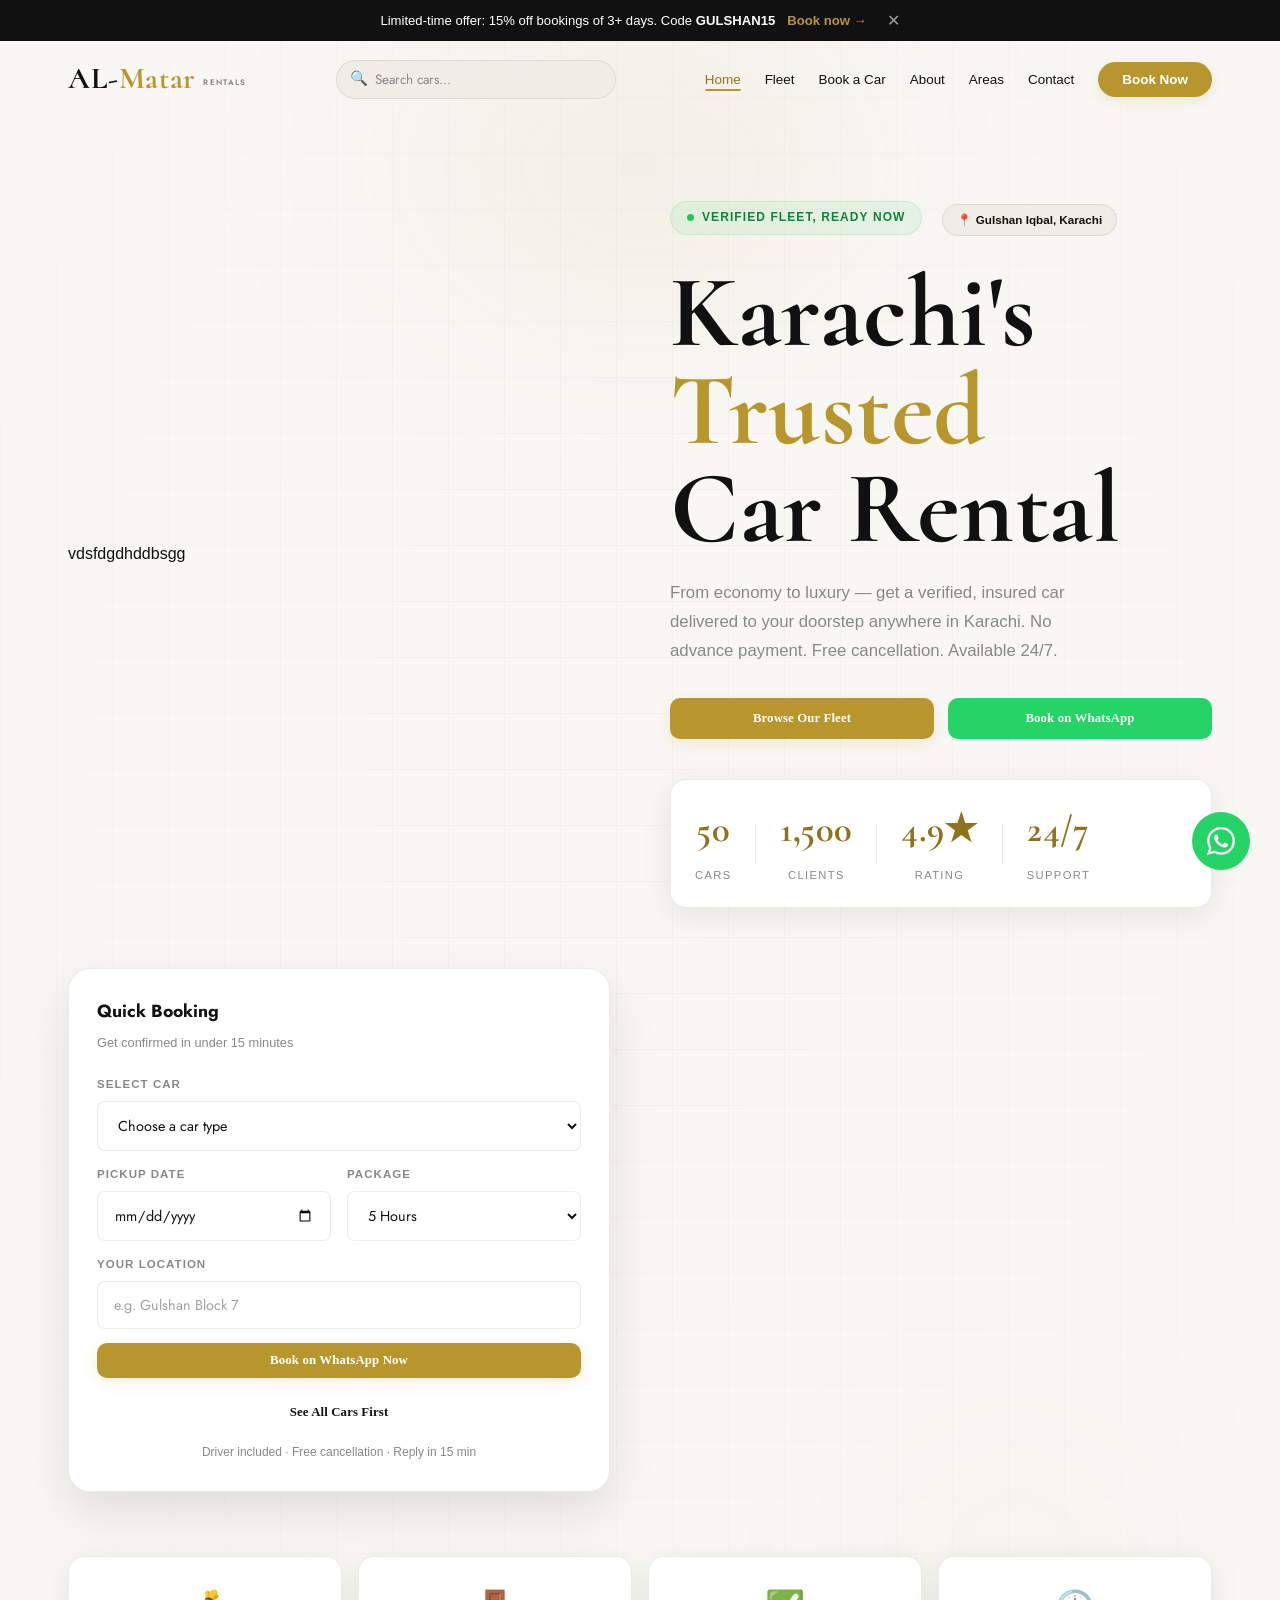
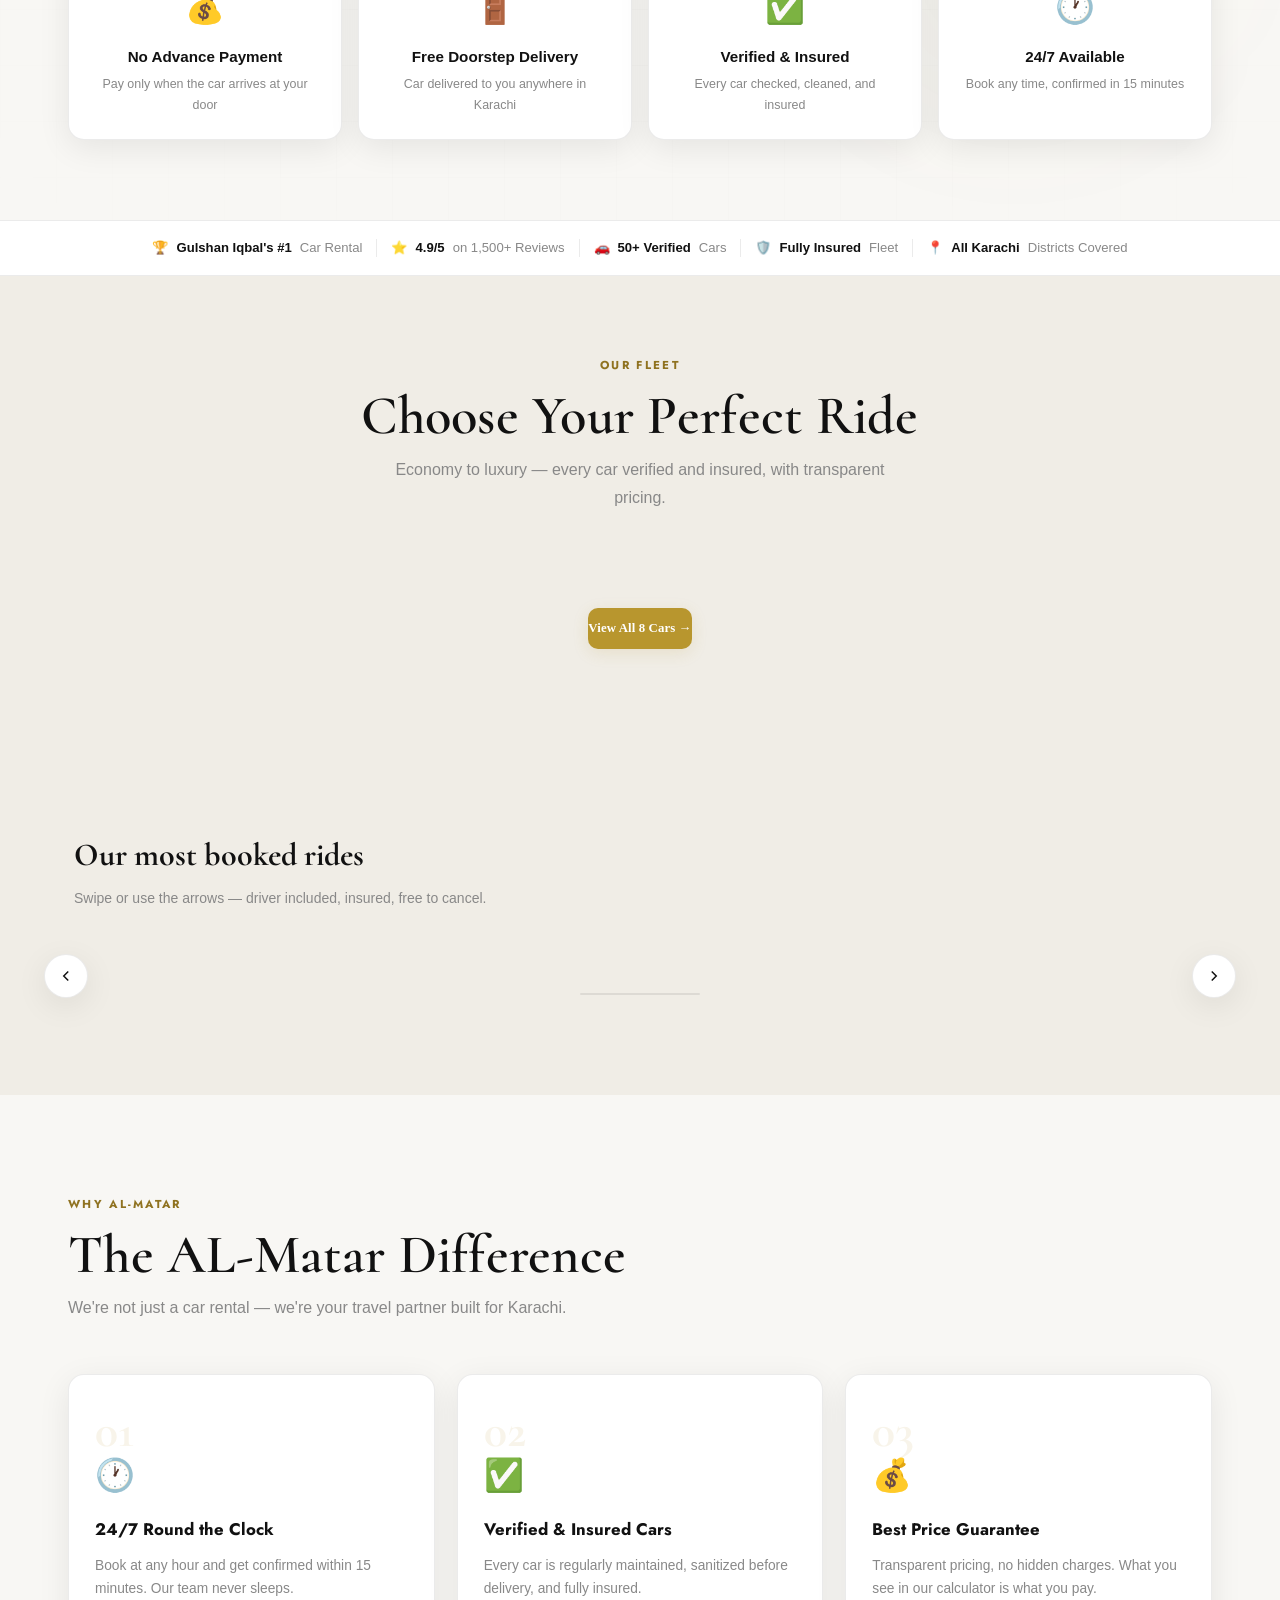
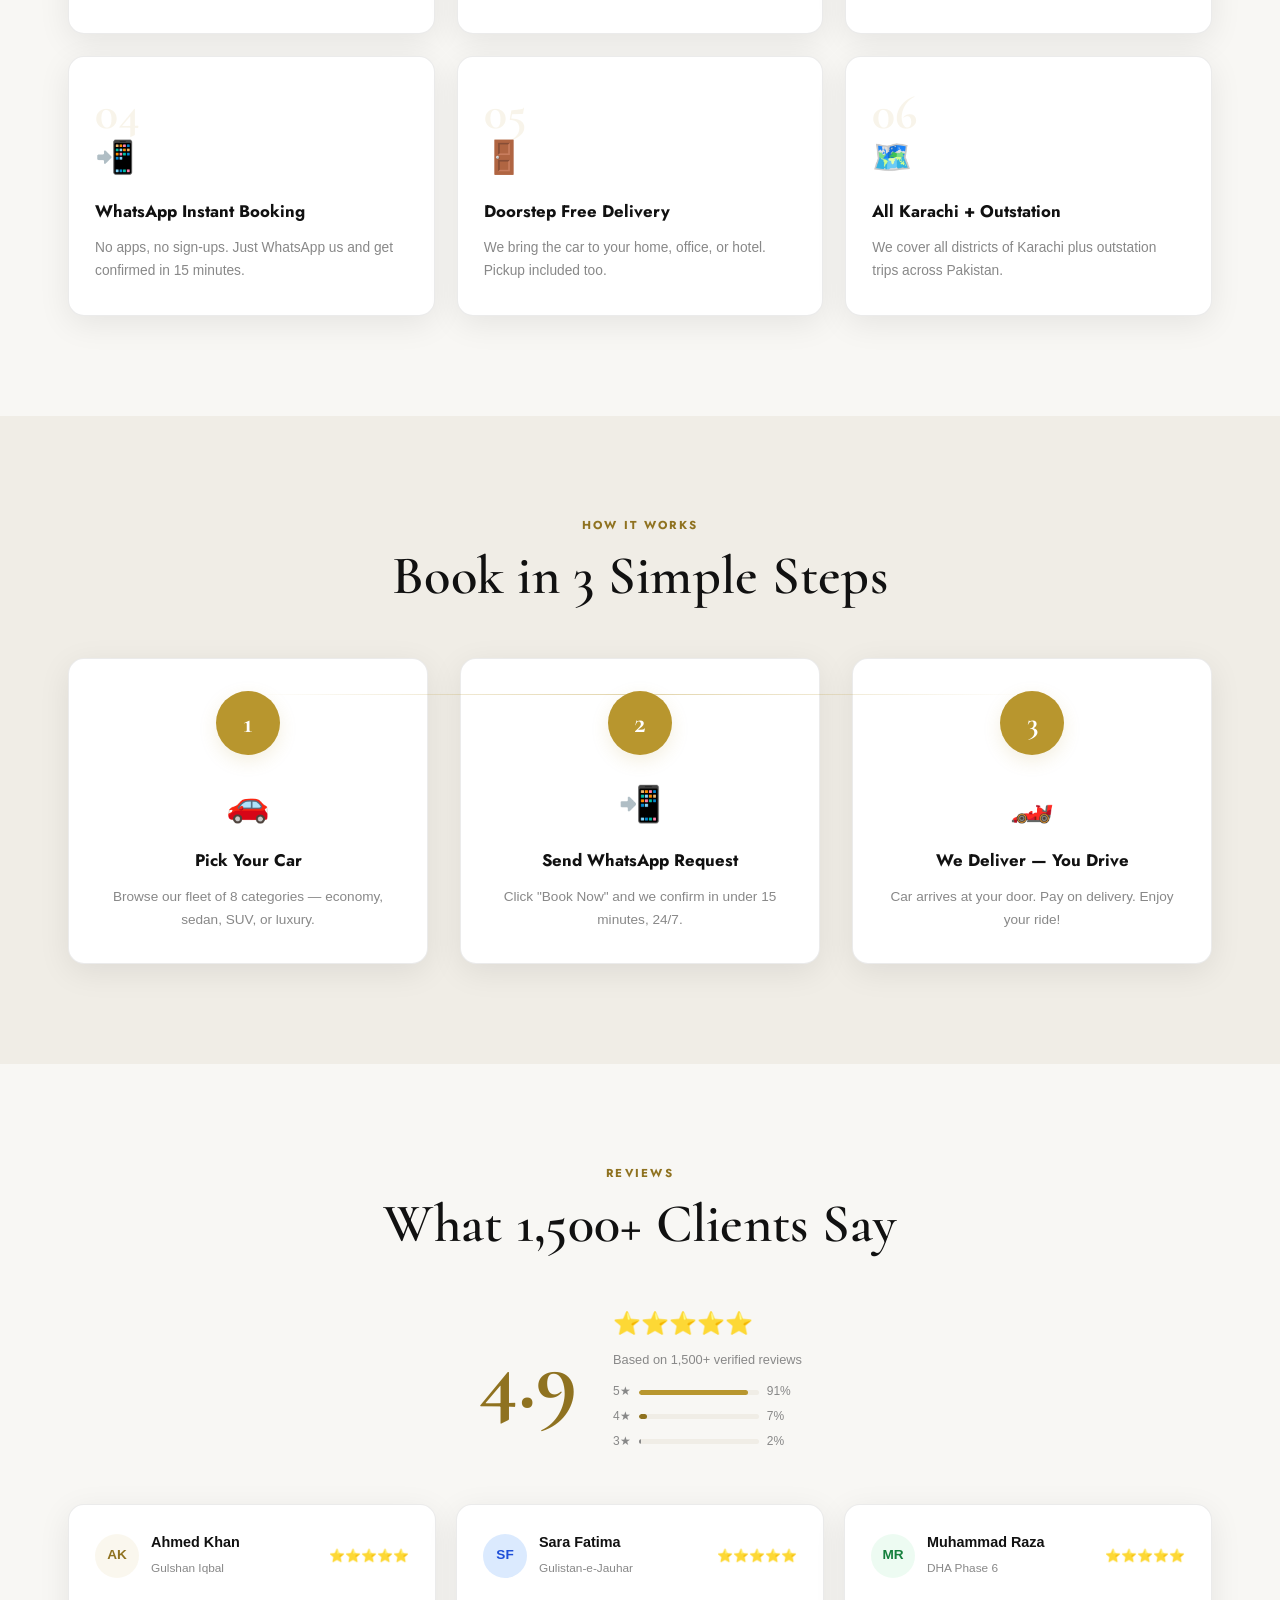
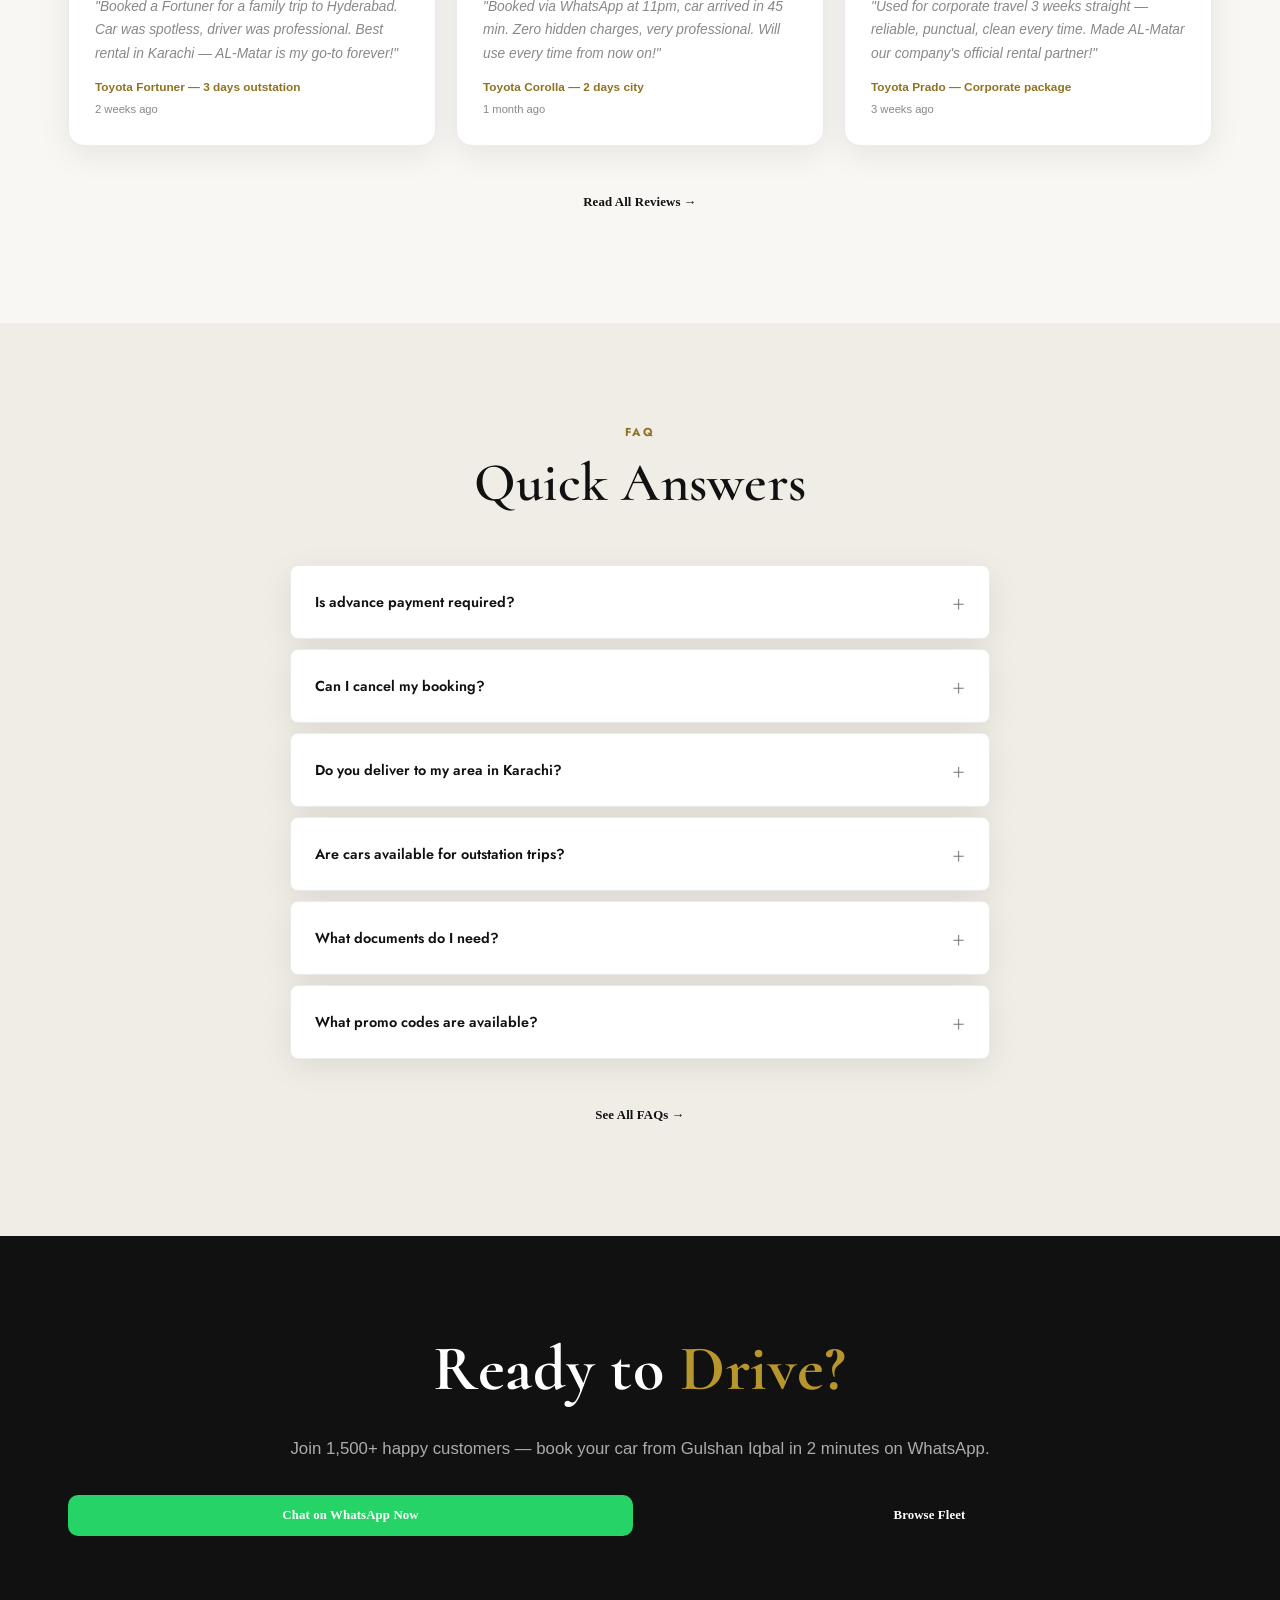
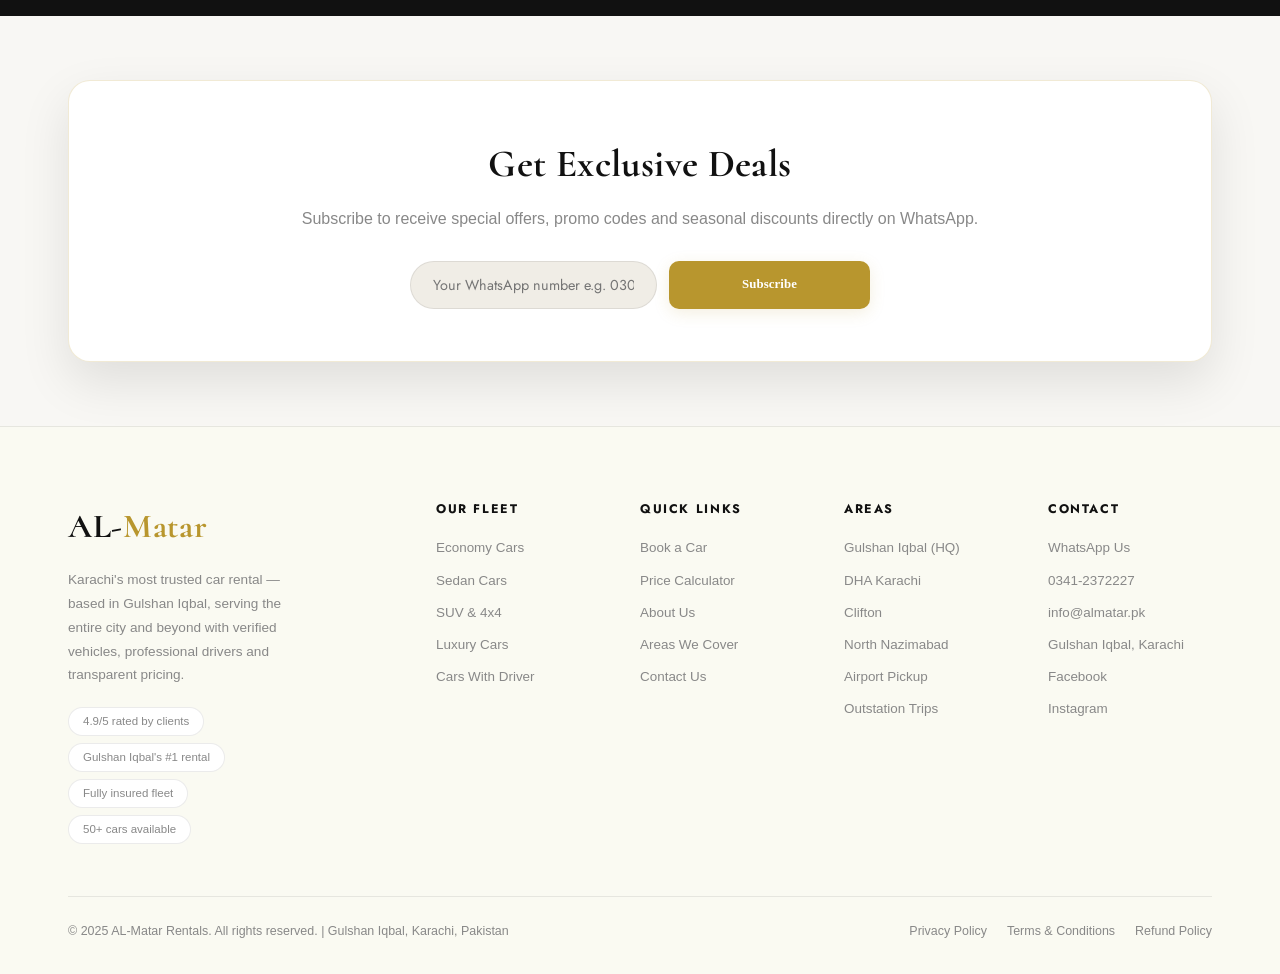
==== commit 544ee3bb: "yes" ====
--- a/index.html
+++ b/index.html
@@ -2290,23 +2290,11 @@
        HOOK UP YOUR REAL DATA — uncomment whichever matches your setup
        ============================================================ */
 
-    // --- Option A: fetch from an API ---
-    // async function loadFleet() {
-    //   try {
-    //     const res = await fetch('/api/cars');
-    //     const data = await res.json();
-    //     initFleetSlider(data);
-    //   } catch (err) {
-    //     console.error('Failed to load fleet:', err);
-    //   }
-    // }
-    // loadFleet();
-
-    import { cars } from './car-data.js';
-    initFleetSlider(cars);
-
-    // --- Option C: another script sets window.carsData then fires an event ---
-    // document.addEventListener('carsReady', () => initFleetSlider(window.carsData));
+   
+import { cars } from './cars-data.js';
+initFleetSlider(cars);
+
+    
   </script>
   <script src="js/global.js"></script>
 </body>
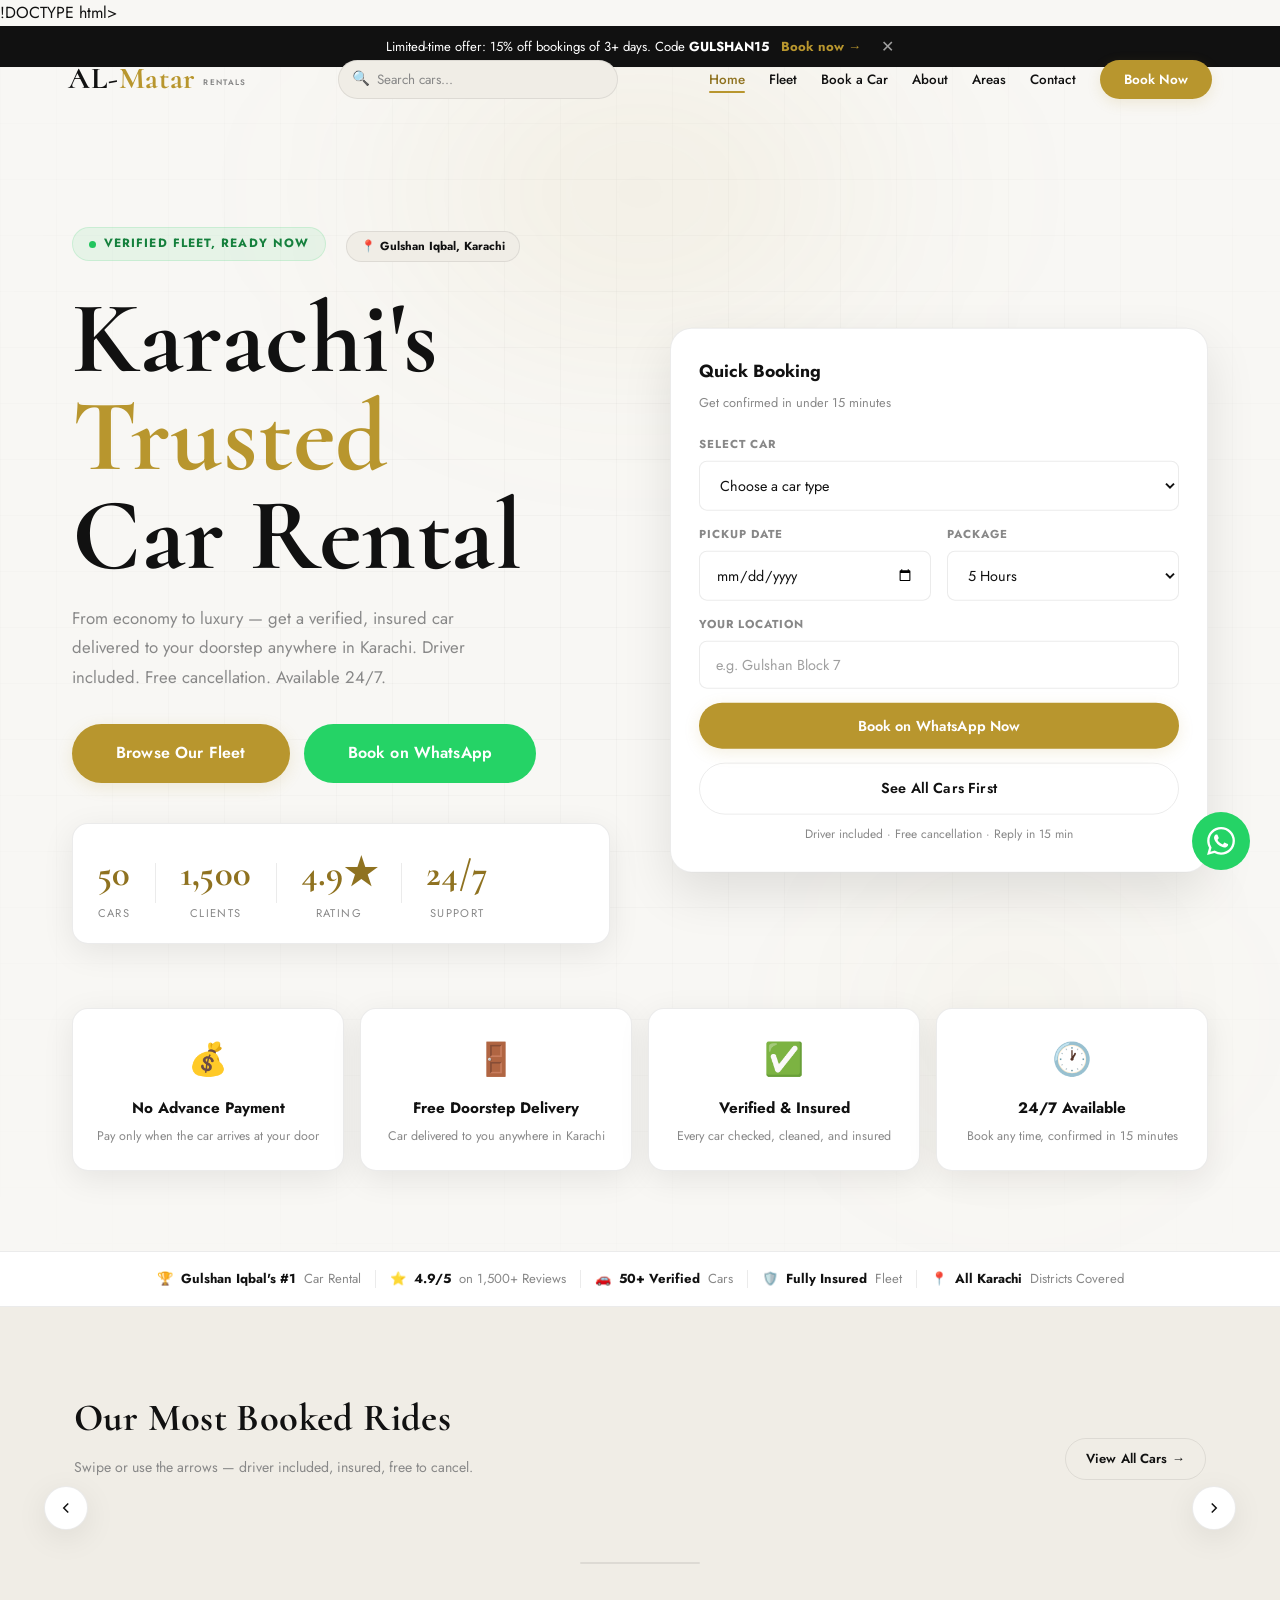
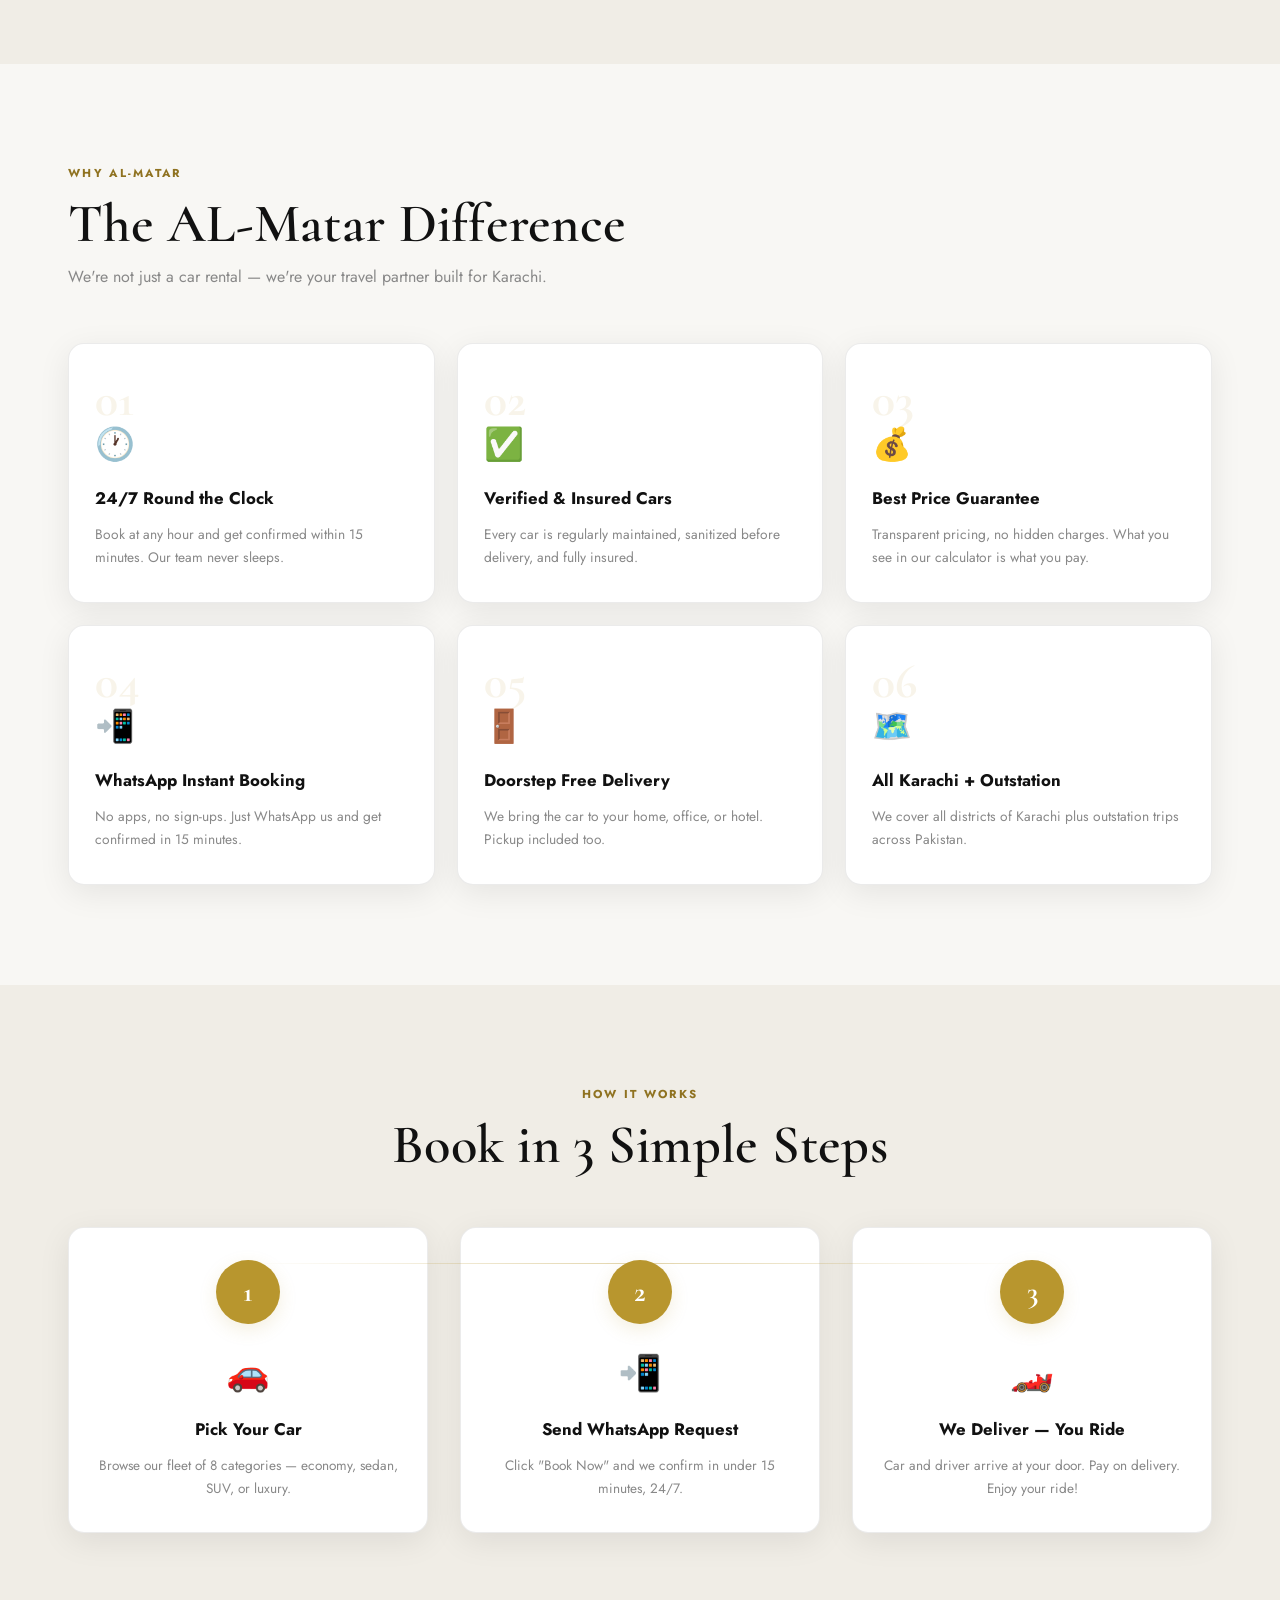
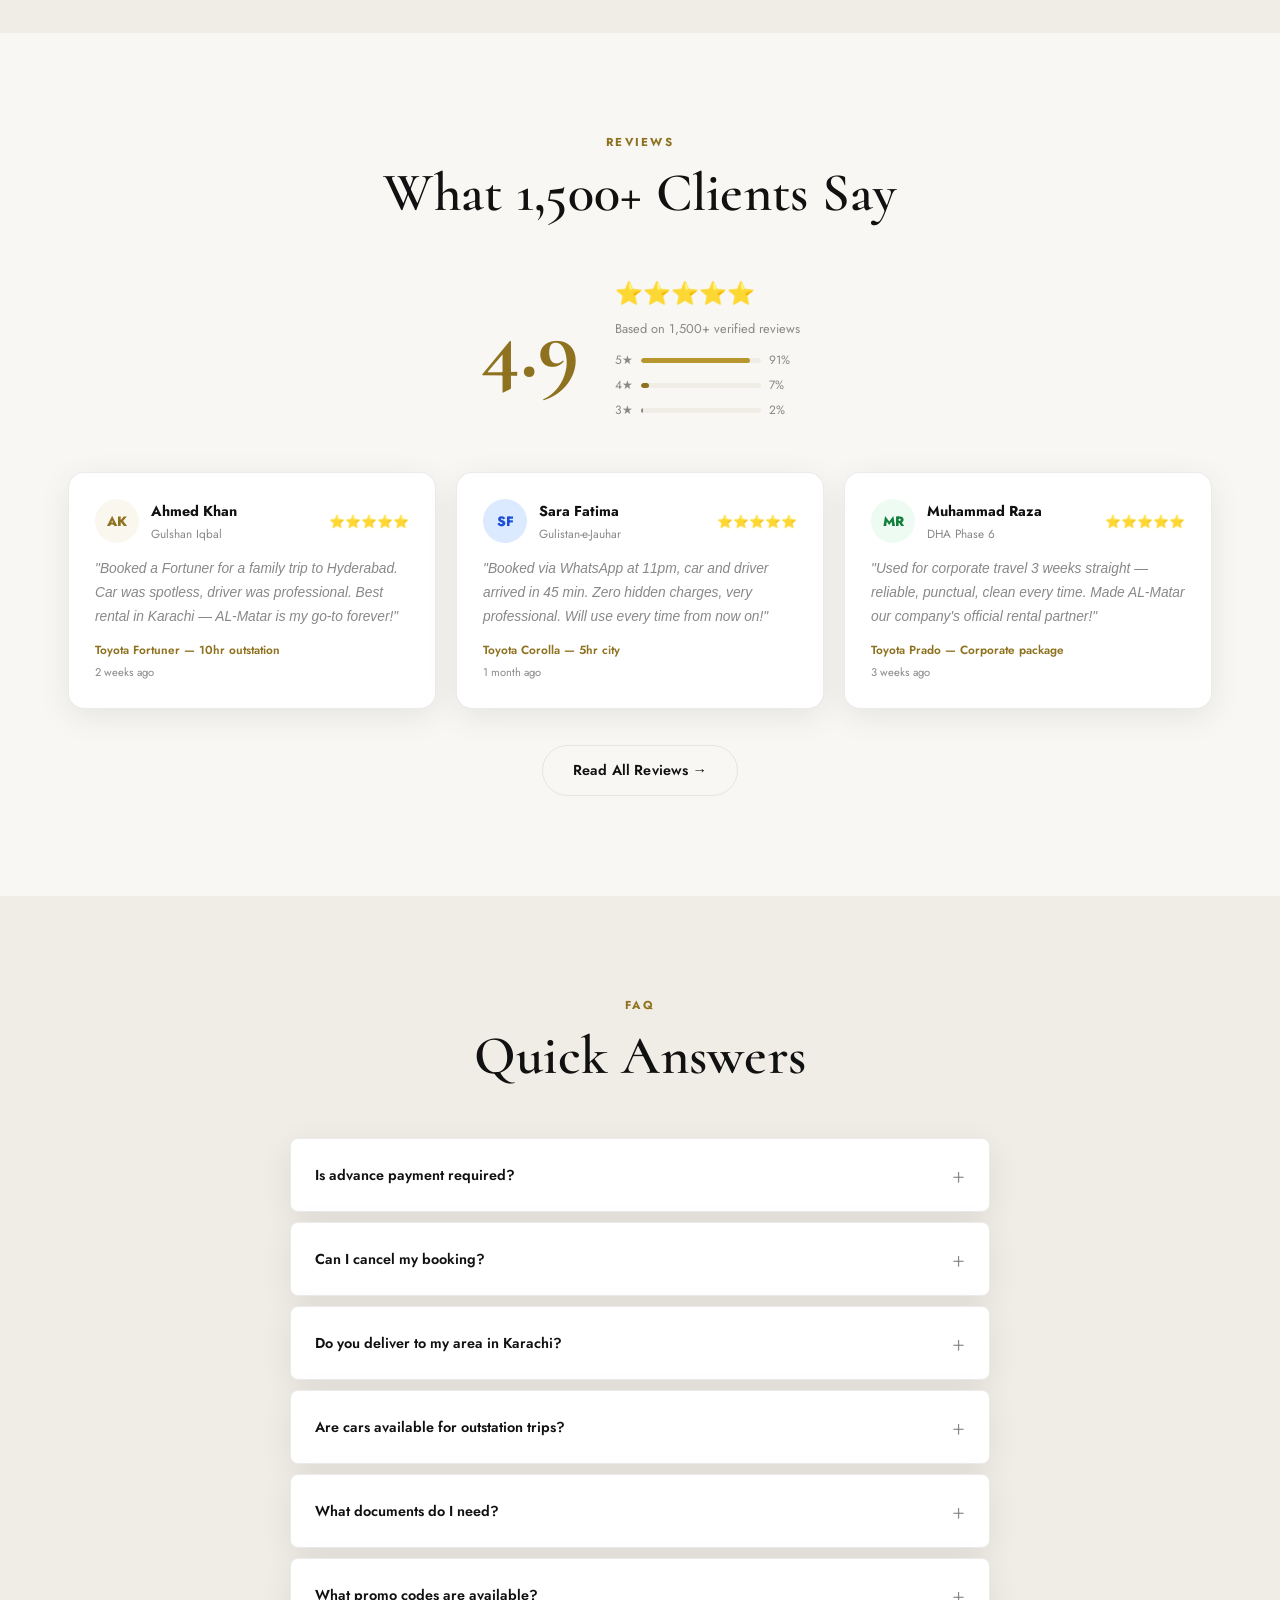
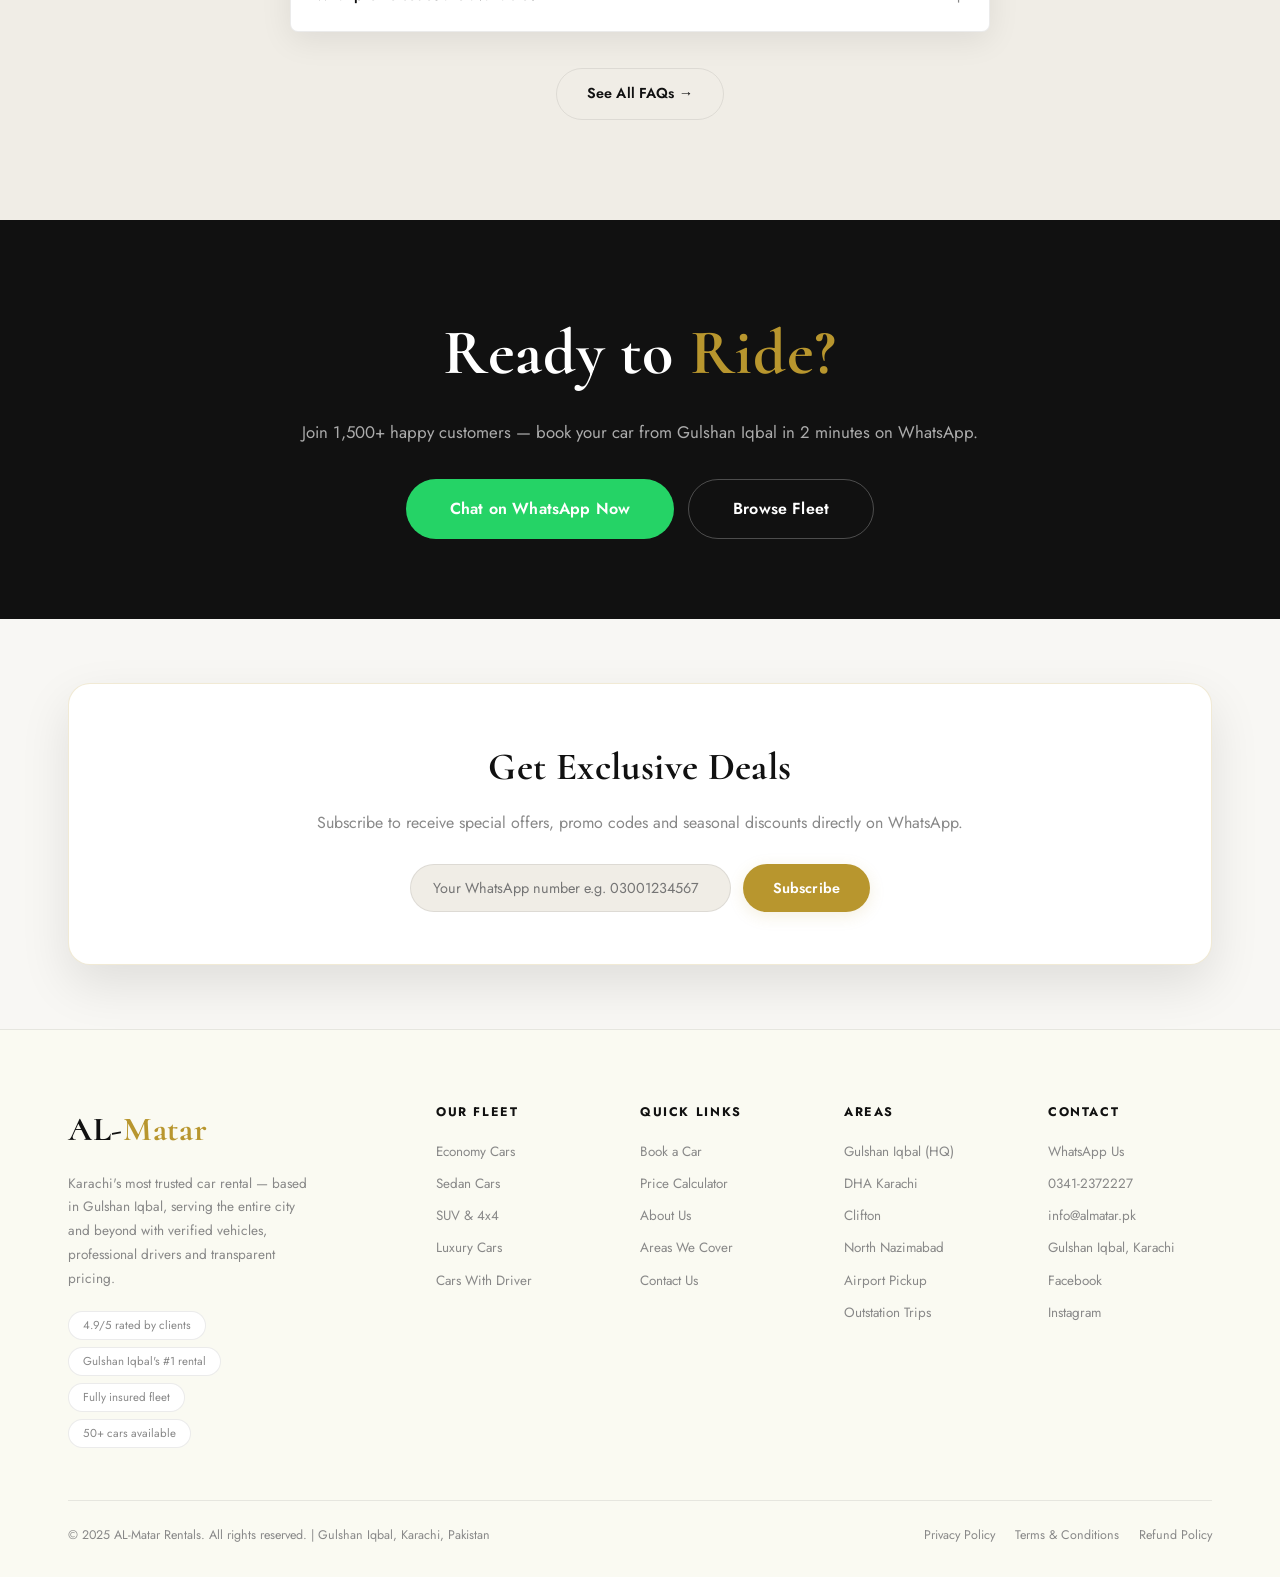
==== commit c10b50c3: "yes" ====
--- a/index.html
+++ b/index.html
@@ -1,4 +1,4 @@
-<!DOCTYPE html>
+!DOCTYPE html>
 <html lang="en">
 
 <head>
@@ -6,13 +6,12 @@
   <meta name="viewport" content="width=device-width, initial-scale=1.0" />
   <title>AL-Matar Rentals — Premium Car Rental Gulshan Iqbal, Karachi</title>
   <meta name="description"
-    content="AL-Matar Rentals — Karachi's #1 car rental in Gulshan Iqbal. Economy to Luxury. Book via WhatsApp in 2 minutes. Verified fleet, no advance payment, 24/7 service." />
+    content="AL-Matar Rentals — Karachi's #1 car rental in Gulshan Iqbal. Economy to Luxury. Book via WhatsApp in 2 minutes. Verified fleet, driver included, 24/7 service." />
   <link rel="preconnect" href="https://fonts.googleapis.com">
   <link
     href="https://fonts.googleapis.com/css2?family=Cormorant:ital,wght@0,400;0,500;0,600;0,700;1,500&family=Jost:wght@300;400;500;600;700&display=swap"
     rel="stylesheet">
   <link rel="stylesheet" href="css/global.css">
-  <link rel="icon" type="image/x-icon" href="/favicon.jpeg">
   <style>
     /* ── HERO ── */
     .hero {
@@ -233,862 +232,7 @@
       color: var(--muted);
     }
 
-    /* FLEET PREVIEW — HIGH CONVERSION CARDS */
-    /* FLEET PREVIEW — HIGH CONVERSION CARDS */
-    .fleet-preview {
-      padding: 100px 0;
-      background: var(--surface2);
-    }
-
-    .fleet-grid {
-      display: grid;
-      grid-template-columns: repeat(auto-fill, minmax(280px, 1fr));
-      gap: 24px;
-    }
-
-    .car-card {
-      background: var(--surface);
-      border: 1px solid var(--border);
-      border-radius: var(--radius-lg);
-      overflow: hidden;
-      transition: var(--transition);
-      position: relative;
-      box-shadow: var(--shadow);
-
-      /* NEW: staggered entrance on load */
-      opacity: 0;
-      transform: translateY(20px);
-      animation: cardIn .6s cubic-bezier(.2, .8, .2, 1) forwards;
-    }
-
-    .fleet-grid .car-card:nth-child(1) {
-      animation-delay: .05s;
-    }
-
-    .fleet-grid .car-card:nth-child(2) {
-      animation-delay: .15s;
-    }
-
-    .fleet-grid .car-card:nth-child(3) {
-      animation-delay: .25s;
-    }
-
-    .fleet-grid .car-card:nth-child(4) {
-      animation-delay: .35s;
-    }
-
-    @keyframes cardIn {
-      to {
-        opacity: 1;
-        transform: translateY(0);
-      }
-    }
-
-    .car-card:hover {
-      border-color: var(--primary-border);
-      transform: translateY(-6px);
-      box-shadow: var(--shadow-lg);
-    }
-
-    .car-card__badge {
-      position: absolute;
-      top: 14px;
-      left: 14px;
-      font-size: 0.65rem;
-      font-weight: 800;
-      letter-spacing: 0.08em;
-      text-transform: uppercase;
-      padding: 4px 12px;
-      border-radius: 50px;
-      z-index: 2;
-    }
-
-    .badge-gold {
-      background: var(--primary);
-      color: #fff;
-      /* NEW: soft pulsing glow, using --primary so it stays on-brand automatically */
-      animation: badgePulse 2.4s ease-out infinite;
-    }
-
-    @keyframes badgePulse {
-      0% {
-        box-shadow: 0 0 0 0 color-mix(in srgb, var(--primary) 55%, transparent);
-      }
-
-      70% {
-        box-shadow: 0 0 0 9px color-mix(in srgb, var(--primary) 0%, transparent);
-      }
-
-      100% {
-        box-shadow: 0 0 0 0 color-mix(in srgb, var(--primary) 0%, transparent);
-      }
-    }
-
-    .badge-dark {
-      background: var(--accent);
-      color: #fff;
-    }
-
-    .car-card__img-wrap {
-      position: relative;
-      aspect-ratio: 4/3;
-      background: var(--surface2);
-      overflow: hidden;
-    }
-
-    .car-card__img-wrap img {
-      width: 100%;
-      height: 100%;
-      object-fit: cover;
-
-      /* NEW: fade in + gentle zoom, instead of popping in at full size */
-      opacity: 0;
-      transition: opacity .5s ease, transform .5s cubic-bezier(.2, .8, .2, 1);
-    }
-
-    .car-card__img-wrap img.loaded {
-      opacity: 1;
-    }
-
-    .car-card:hover .car-card__img-wrap img {
-      transform: scale(1.06);
-    }
-
-    /* NEW: a light "shine" sweep across the image on hover — needs one extra div
-   in the markup: <div class="car-card__shine"></div> inside .car-card__img-wrap */
-    .car-card__shine {
-      position: absolute;
-      top: 0;
-      left: -60%;
-      width: 40%;
-      height: 100%;
-      background: linear-gradient(115deg, transparent, rgba(255, 255, 255, .55), transparent);
-      transform: skewX(-18deg);
-      transition: left .75s ease;
-      pointer-events: none;
-      z-index: 1;
-    }
-
-    .car-card:hover .car-card__shine {
-      left: 130%;
-    }
-
-    .car-card__rating {
-      position: absolute;
-      top: 14px;
-      right: 14px;
-      background: rgba(255, 255, 255, 0.95);
-      border-radius: 50px;
-      padding: 4px 10px;
-      font-size: 0.76rem;
-      font-weight: 700;
-      box-shadow: 0 2px 8px rgba(0, 0, 0, 0.1);
-
-      /* NEW: pop in slightly after the card lands */
-      opacity: 0;
-      transform: scale(.6);
-      animation: ratingPop .4s cubic-bezier(.2, .8, .2, 1) .5s forwards;
-    }
-
-    @keyframes ratingPop {
-      to {
-        opacity: 1;
-        transform: scale(1);
-      }
-    }
-
-    .car-card__body {
-      padding: 18px 22px 22px;
-    }
-
-    .car-card__name {
-      font-family: var(--font-display);
-      font-weight: 600;
-      font-size: 1.25rem;
-      color: var(--accent);
-      margin-bottom: 2px;
-    }
-
-    .car-card__type {
-      font-size: 0.7rem;
-      font-weight: 700;
-      letter-spacing: 0.1em;
-      text-transform: uppercase;
-      color: var(--primary-dark);
-      margin-bottom: 12px;
-    }
-
-    .avail-badge {
-      display: inline-block;
-      font-size: 0.68rem;
-      font-weight: 700;
-      padding: 3px 10px;
-      border-radius: 50px;
-    }
-
-    .avail-yes {
-      background: var(--success-bg);
-      color: #15803d;
-      /* NEW: quiet pulsing dot to read as "live" */
-      position: relative;
-      padding-left: 16px;
-    }
-
-    .avail-yes::before {
-      content: "";
-      position: absolute;
-      left: 7px;
-      top: 50%;
-      width: 6px;
-      height: 6px;
-      border-radius: 50%;
-      background: #15803d;
-      transform: translateY(-50%);
-      animation: pulseDot 2s ease-in-out infinite;
-    }
-
-    @keyframes pulseDot {
-
-      0%,
-      100% {
-        opacity: 1;
-      }
-
-      50% {
-        opacity: .3;
-      }
-    }
-
-    .avail-few {
-      background: var(--primary-subtle);
-      color: var(--primary-dark);
-    }
-
-    .car-specs {
-      display: flex;
-      gap: 6px;
-      flex-wrap: wrap;
-      margin: 12px 0;
-    }
-
-    .car-specs span {
-      font-size: 0.7rem;
-      color: var(--muted);
-      background: var(--surface2);
-      padding: 4px 9px;
-      border-radius: 6px;
-      transition: background .2s ease, color .2s ease;
-    }
-
-    .car-card:hover .car-specs span {
-      background: var(--primary-subtle);
-      color: var(--primary-dark);
-    }
-
-    .car-feats {
-      display: flex;
-      flex-direction: column;
-      gap: 3px;
-      margin-bottom: 14px;
-    }
-
-    .car-feats span {
-      font-size: 0.75rem;
-      color: var(--muted);
-    }
-
-    .car-card__price-row {
-      display: flex;
-      align-items: center;
-      justify-content: space-between;
-      margin-bottom: 14px;
-    }
-
-    .car-price {
-      font-family: var(--font-display);
-      font-weight: 700;
-      font-size: 1.7rem;
-      color: var(--primary-dark);
-      letter-spacing: 0.01em;
-      /* NEW: used as a count-up target — pair with the JS snippet below */
-      font-variant-numeric: tabular-nums;
-    }
-
-    .car-price-per {
-      font-size: 0.78rem;
-      color: var(--muted);
-    }
-
-    .car-card__trust-row {
-      display: flex;
-      gap: 5px;
-      flex-wrap: wrap;
-      margin-bottom: 14px;
-    }
-
-    .car-card__trust-row span {
-      font-size: 0.68rem;
-      color: #15803d;
-      background: var(--success-bg);
-      padding: 3px 8px;
-      border-radius: 5px;
-    }
-
-    .car-card__actions {
-      display: flex;
-      gap: 8px;
-    }
-
-    /* NEW: ripple effect for whichever button gets class="btn-gold" or similar —
-   needs a tiny JS hook (see script snippet below) to append the span on click */
-    .car-card__actions .btn {
-      position: relative;
-      overflow: hidden;
-      transition: transform .15s ease, box-shadow .2s ease;
-    }
-
-    .car-card__actions .btn:active {
-      transform: scale(.96);
-    }
-
-    .car-card__actions .btn:focus-visible {
-      outline: 2px solid var(--primary);
-      outline-offset: 2px;
-    }
-
-    .ripple {
-      position: absolute;
-      border-radius: 50%;
-      background: rgba(255, 255, 255, .55);
-      transform: scale(0);
-      animation: rippleAnim .55s ease-out forwards;
-      pointer-events: none;
-    }
-
-    @keyframes rippleAnim {
-      to {
-        transform: scale(2.6);
-        opacity: 0;
-      }
-    }
-
-    /* NEW: respect people who've asked for reduced motion */
-    @media (prefers-reduced-motion: reduce) {
-
-      .car-card,
-      .car-card__img-wrap img,
-      .car-card__rating,
-      .badge-gold,
-      .avail-yes::before {
-        animation: none !important;
-        transition: none !important;
-        opacity: 1 !important;
-        transform: none !important;
-      }
-    }
-
-    /* WHY */
-    .why {
-      padding: 100px 0;
-      background: var(--bg);
-    }
-
-    .why-grid {
-      display: grid;
-      grid-template-columns: repeat(3, 1fr);
-      gap: 22px;
-    }
-
-    .why-card {
-      background: var(--surface);
-      border: 1px solid var(--border);
-      border-radius: var(--radius-lg);
-      padding: 32px 26px;
-      transition: var(--transition);
-      box-shadow: var(--shadow);
-    }
-
-    .why-card:hover {
-      border-color: var(--primary-border);
-      transform: translateY(-4px);
-      box-shadow: var(--shadow-lg);
-    }
-
-    .why-card__num {
-      font-family: var(--font-display);
-      font-weight: 700;
-      font-size: 3rem;
-      color: var(--primary-subtle3);
-      line-height: 1;
-      margin-bottom: -6px;
-    }
-
-    .why-card__icon {
-      font-size: 2rem;
-      margin-bottom: 14px;
-    }
-
-    .why-card h3 {
-      font-family: var(--font-body);
-      font-size: 1.05rem;
-      font-weight: 700;
-      color: var(--accent);
-      margin-bottom: 10px;
-    }
-
-    .why-card p {
-      color: var(--muted);
-      font-size: 0.86rem;
-      line-height: 1.72;
-    }
-
-    /* HOW */
-    .how {
-      padding: 100px 0;
-      background: var(--surface2);
-    }
-
-    .how-steps {
-      display: grid;
-      grid-template-columns: repeat(3, 1fr);
-      gap: 32px;
-      position: relative;
-    }
-
-    .how-steps::before {
-      content: '';
-      position: absolute;
-      top: 36px;
-      left: 16%;
-      right: 16%;
-      height: 1px;
-      background: linear-gradient(90deg, transparent, var(--primary), transparent);
-      opacity: 0.4;
-    }
-
-    .how-step {
-      text-align: center;
-      padding: 32px 24px;
-      background: var(--surface);
-      border: 1px solid var(--border);
-      border-radius: var(--radius-lg);
-      box-shadow: var(--shadow);
-      transition: var(--transition);
-    }
-
-    .how-step:hover {
-      border-color: var(--primary-border);
-      transform: translateY(-4px);
-    }
-
-    .how-step__num {
-      width: 64px;
-      height: 64px;
-      border-radius: 50%;
-      background: var(--primary);
-      color: #fff;
-      font-family: var(--font-display);
-      font-weight: 700;
-      font-size: 1.8rem;
-      display: flex;
-      align-items: center;
-      justify-content: center;
-      margin: 0 auto 20px;
-      position: relative;
-      z-index: 1;
-      box-shadow: 0 6px 18px var(--primary-glow);
-    }
-
-    .how-step__icon {
-      font-size: 2.2rem;
-      margin-bottom: 14px;
-    }
-
-    .how-step h3 {
-      font-family: var(--font-body);
-      font-size: 1.05rem;
-      font-weight: 700;
-      color: var(--accent);
-      margin-bottom: 10px;
-    }
-
-    .how-step p {
-      color: var(--muted);
-      font-size: 0.85rem;
-      line-height: 1.72;
-    }
-
-    /* REVIEWS */
-    .reviews {
-      padding: 100px 0;
-      background: var(--bg);
-    }
-
-    .reviews-summary {
-      display: flex;
-      align-items: center;
-      gap: 36px;
-      flex-wrap: wrap;
-      justify-content: center;
-      margin: 24px 0 52px;
-    }
-
-    .reviews-big-num {
-      font-family: var(--font-display);
-      font-weight: 700;
-      font-size: 5.5rem;
-      color: var(--primary-dark);
-      line-height: 1;
-    }
-
-    .reviews-bars {
-      display: flex;
-      flex-direction: column;
-      gap: 5px;
-    }
-
-    .rb {
-      display: flex;
-      align-items: center;
-      gap: 8px;
-      font-size: 0.75rem;
-      color: var(--muted);
-    }
-
-    .rb-track {
-      width: 120px;
-      height: 5px;
-      background: var(--surface2);
-      border-radius: 3px;
-      overflow: hidden;
-    }
-
-    .rb-fill {
-      height: 100%;
-      background: var(--primary);
-      border-radius: 3px;
-    }
-
-    .rev-grid {
-      display: grid;
-      grid-template-columns: repeat(3, 1fr);
-      gap: 20px;
-      margin-bottom: 36px;
-    }
-
-    .rev-card {
-      background: var(--surface);
-      border: 1px solid var(--border);
-      border-radius: var(--radius-lg);
-      padding: 26px;
-      transition: var(--transition);
-      box-shadow: var(--shadow);
-    }
-
-    .rev-card:hover {
-      border-color: var(--primary-border);
-      transform: translateY(-4px);
-      box-shadow: var(--shadow-lg);
-    }
-
-    .rev-card__head {
-      display: flex;
-      align-items: center;
-      gap: 12px;
-      margin-bottom: 14px;
-    }
-
-    .rev-avatar {
-      width: 44px;
-      height: 44px;
-      border-radius: 50%;
-      display: flex;
-      align-items: center;
-      justify-content: center;
-      font-weight: 800;
-      font-size: 0.85rem;
-      flex-shrink: 0;
-    }
-
-    .rev-card__head strong {
-      display: block;
-      color: var(--accent);
-      font-size: 0.9rem;
-    }
-
-    .rev-card__head small {
-      color: var(--muted);
-      font-size: 0.74rem;
-    }
-
-    .rev-stars {
-      margin-left: auto;
-      font-size: 0.8rem;
-    }
-
-    .rev-card p {
-      color: var(--muted);
-      font-size: 0.86rem;
-      line-height: 1.72;
-      font-style: italic;
-      margin-bottom: 12px;
-    }
-
-    .rev-car {
-      font-size: 0.74rem;
-      color: var(--primary-dark);
-      font-weight: 600;
-    }
-
-    .rev-date {
-      font-size: 0.7rem;
-      color: var(--muted);
-      margin-top: 3px;
-    }
-
-    /* FAQ */
-    .faq {
-      padding: 100px 0;
-      background: var(--surface2);
-    }
-
-    .faq-list {
-      max-width: 700px;
-      margin: 0 auto;
-      display: flex;
-      flex-direction: column;
-      gap: 10px;
-    }
-
-    .faq-item {
-      background: var(--surface);
-      border: 1px solid var(--border);
-      border-radius: var(--radius);
-      box-shadow: var(--shadow);
-    }
-
-    .faq-q {
-      width: 100%;
-      display: flex;
-      justify-content: space-between;
-      align-items: center;
-      padding: 20px 24px;
-      background: none;
-      border: none;
-      color: var(--accent);
-      font-size: 0.9rem;
-      font-weight: 600;
-      cursor: pointer;
-      text-align: left;
-      gap: 16px;
-      transition: color 0.2s;
-    }
-
-    .faq-q.open {
-      color: var(--primary-dark);
-    }
-
-    .faq-q span:last-child {
-      font-size: 1.4rem;
-      font-weight: 300;
-      color: var(--muted);
-      flex-shrink: 0;
-      transition: transform 0.3s;
-    }
-
-    .faq-q.open span:last-child {
-      transform: rotate(45deg);
-      color: var(--primary);
-    }
-
-    .faq-a {
-      max-height: 0;
-      overflow: hidden;
-      transition: max-height 0.4s ease;
-    }
-
-    .faq-a p {
-      padding: 0 24px 20px;
-      color: var(--muted);
-      font-size: 0.88rem;
-      line-height: 1.75;
-    }
-
-    /* CTA BAND */
-    .cta-band {
-      padding: 80px 0;
-      background: var(--accent);
-    }
-
-    .cta-band__inner {
-      text-align: center;
-    }
-
-    .cta-band h2 {
-      font-family: var(--font-display);
-      font-weight: 700;
-      font-size: clamp(2.5rem, 6vw, 4rem);
-      color: #fff;
-      letter-spacing: 0.01em;
-      margin-bottom: 14px;
-    }
-
-    .cta-band h2 span {
-      color: var(--primary);
-    }
-
-    .cta-band p {
-      color: rgba(255, 255, 255, 0.65);
-      margin-bottom: 32px;
-      font-size: 1.05rem;
-    }
-
-    .cta-band__btns {
-      display: flex;
-      gap: 14px;
-      justify-content: center;
-      flex-wrap: wrap;
-    }
-
-    .cta-band .btn-outline {
-      color: #fff;
-      border-color: rgba(255, 255, 255, 0.25);
-    }
-
-    .cta-band .btn-outline:hover {
-      border-color: var(--primary);
-      color: var(--primary);
-    }
-
-    /* NEWSLETTER */
-    .newsletter {
-      padding: 64px 0;
-      background: var(--bg);
-    }
-
-    .newsletter__box {
-      background: var(--surface);
-      border: 1px solid var(--primary-border);
-      border-radius: var(--radius-xl);
-      padding: 52px;
-      text-align: center;
-      box-shadow: var(--shadow-lg);
-    }
-
-    .newsletter__box h2 {
-      font-family: var(--font-display);
-      font-weight: 700;
-      font-size: 2.4rem;
-      color: var(--accent);
-      letter-spacing: 0.01em;
-      margin-bottom: 10px;
-    }
-
-    .newsletter__box p {
-      color: var(--muted);
-      margin-bottom: 28px;
-    }
-
-    .newsletter-form {
-      display: flex;
-      max-width: 460px;
-      margin: 0 auto;
-      gap: 12px;
-    }
-
-    .newsletter-form input {
-      flex: 1;
-      background: var(--surface2);
-      border: 1.5px solid var(--border);
-      border-radius: 50px;
-      padding: 13px 22px;
-      color: var(--text);
-      font-size: 0.9rem;
-      outline: none;
-      transition: var(--transition);
-    }
-
-    .newsletter-form input:focus {
-      border-color: var(--primary);
-      box-shadow: 0 0 0 3px var(--primary-subtle);
-    }
-
-    @media(max-width:1100px) {
-      .hero__inner {
-        grid-template-columns: 1fr
-      }
-
-      .qbook {
-        position: static;
-        max-width: 520px
-      }
-
-      .trust-cards {
-        grid-template-columns: repeat(2, 1fr)
-      }
-    }
-
-    @media(max-width:900px) {
-      .why-grid {
-        grid-template-columns: repeat(2, 1fr)
-      }
-
-      .how-steps {
-        grid-template-columns: 1fr;
-        gap: 20px
-      }
-
-      .how-steps::before {
-        display: none
-      }
-
-      .rev-grid {
-        grid-template-columns: 1fr 1fr
-      }
-    }
-
-    @media(max-width:640px) {
-      .hero__title {
-        font-size: clamp(3.2rem, 15vw, 5.5rem)
-      }
-
-      .trust-cards {
-        grid-template-columns: 1fr 1fr
-      }
-
-      .why-grid {
-        grid-template-columns: 1fr
-      }
-
-      .rev-grid {
-        grid-template-columns: 1fr
-      }
-
-      .hero__actions {
-        flex-direction: column
-      }
-
-      .cta-band__btns {
-        flex-direction: column;
-        align-items: center
-      }
-
-      .newsletter-form {
-        flex-direction: column
-      }
-    }
-
-    * {
-      box-sizing: border-box;
-    }
-
-    body {
-      margin: 0;
-      background: var(--surface2);
-      font-family: 'Inter', sans-serif;
-    }
-
-    /* ==================== FLEET PREVIEW (unchanged from before) ==================== */
+    /* ══ FLEET SLIDER ══ */
     .fleet-preview {
       padding: 80px 0 100px;
       background: var(--surface2);
@@ -1108,18 +252,18 @@
     .fleet-preview__head h2 {
       font-family: var(--font-display);
       font-weight: 700;
-      font-size: clamp(24px, 3vw, 32px);
+      font-size: clamp(1.6rem, 3vw, 2.4rem);
       color: var(--accent);
       margin: 0 0 6px;
+      letter-spacing: 0.01em;
     }
 
     .fleet-preview__head p {
       margin: 0;
       color: var(--muted);
-      font-size: 14px;
-    }
-
-    /* ==================== SLIDER SHELL ==================== */
+      font-size: 0.88rem;
+    }
+
     .fleet-slider {
       position: relative;
       max-width: 1180px;
@@ -1158,16 +302,10 @@
       scroll-snap-align: start;
     }
 
-    @media (max-width:520px) {
-      .slider-track .car-card {
-        flex-basis: 82vw;
-      }
-    }
-
-    /* nav arrows */
+    /* NAV ARROWS */
     .slider-nav {
       position: absolute;
-      top: calc(50% - 15px);
+      top: calc(50% - 30px);
       width: 44px;
       height: 44px;
       border-radius: 50%;
@@ -1181,6 +319,7 @@
       cursor: pointer;
       z-index: 4;
       transition: var(--transition);
+      transform: translateY(-50%);
     }
 
     .slider-nav:hover {
@@ -1219,13 +358,7 @@
       pointer-events: none;
     }
 
-    @media (max-width:720px) {
-      .slider-nav {
-        display: none;
-      }
-    }
-
-    /* progress dots — active one stretches into a pill */
+    /* DOTS */
     .slider-dots {
       display: flex;
       justify-content: center;
@@ -1254,7 +387,7 @@
       outline-offset: 2px;
     }
 
-    /* live progress bar under the dots, fills between auto-advances */
+    /* PROGRESS BAR */
     .slider-progress {
       width: 120px;
       height: 2px;
@@ -1281,12 +414,11 @@
       }
     }
 
-    .slider-track:hover~.slider-progress .slider-progress__bar,
     .fleet-slider:has(.slider-track:hover) .slider-progress__bar {
       animation-play-state: paused;
     }
 
-    /* ==================== CAR CARD (same system as before) ==================== */
+    /* CAR CARDS */
     .car-card {
       background: var(--surface);
       border: 1px solid var(--border);
@@ -1324,6 +456,14 @@
       animation-delay: .45s;
     }
 
+    .slider-track .car-card:nth-child(7) {
+      animation-delay: .53s;
+    }
+
+    .slider-track .car-card:nth-child(8) {
+      animation-delay: .61s;
+    }
+
     @keyframes cardIn {
       to {
         opacity: 1;
@@ -1358,15 +498,15 @@
 
     @keyframes badgePulse {
       0% {
-        box-shadow: 0 0 0 0 rgba(201, 151, 59, .5);
+        box-shadow: 0 0 0 0 rgba(184, 150, 46, .5);
       }
 
       70% {
-        box-shadow: 0 0 0 9px rgba(201, 151, 59, 0);
+        box-shadow: 0 0 0 9px rgba(184, 150, 46, 0);
       }
 
       100% {
-        box-shadow: 0 0 0 0 rgba(201, 151, 59, 0);
+        box-shadow: 0 0 0 0 rgba(184, 150, 46, 0);
       }
     }
 
@@ -1520,7 +660,7 @@
     }
 
     .car-card:hover .car-specs span {
-      background: var(--primary-subtle);
+      background: var(--primary-subtle3);
       color: var(--primary-dark);
     }
 
@@ -1540,7 +680,7 @@
       display: flex;
       align-items: center;
       justify-content: space-between;
-      margin-bottom: 14px;
+      margin-bottom: 12px;
     }
 
     .car-price {
@@ -1549,7 +689,6 @@
       font-size: 1.7rem;
       color: var(--primary-dark);
       letter-spacing: .01em;
-      font-variant-numeric: tabular-nums;
     }
 
     .car-price-per {
@@ -1570,6 +709,7 @@
       background: var(--success-bg);
       padding: 3px 8px;
       border-radius: 5px;
+      font-weight: 600;
     }
 
     .car-card__actions {
@@ -1577,54 +717,7 @@
       gap: 8px;
     }
 
-    .btn {
-      border: none;
-      border-radius: 10px;
-      font-family: 'Inter';
-      font-weight: 600;
-      font-size: .8rem;
-      padding: 10px 0;
-      cursor: pointer;
-      text-align: center;
-      text-decoration: none;
-      display: inline-flex;
-      align-items: center;
-      justify-content: center;
-      position: relative;
-      overflow: hidden;
-      flex: 1;
-      transition: var(--transition);
-    }
-
-    .btn-ghost {
-      background: transparent;
-      color: var(--accent);
-      border: 1px solid var(--border);
-    }
-
-    .btn-ghost:hover {
-      background: var(--surface2);
-    }
-
-    .btn-gold {
-      background: var(--primary);
-      color: #fff;
-    }
-
-    .btn-gold:hover {
-      background: var(--primary-dark);
-      box-shadow: 0 8px 18px -6px rgba(201, 151, 59, .5);
-    }
-
-    .btn:active {
-      transform: scale(.96);
-    }
-
-    .btn:focus-visible {
-      outline: 2px solid var(--primary);
-      outline-offset: 2px;
-    }
-
+    /* ripple */
     .ripple {
       position: absolute;
       border-radius: 50%;
@@ -1641,7 +734,434 @@
       }
     }
 
-    @media (prefers-reduced-motion: reduce) {
+    /* WHY */
+    .why {
+      padding: 100px 0;
+      background: var(--bg);
+    }
+
+    .why-grid {
+      display: grid;
+      grid-template-columns: repeat(3, 1fr);
+      gap: 22px;
+    }
+
+    .why-card {
+      background: var(--surface);
+      border: 1px solid var(--border);
+      border-radius: var(--radius-lg);
+      padding: 32px 26px;
+      transition: var(--transition);
+      box-shadow: var(--shadow);
+    }
+
+    .why-card:hover {
+      border-color: var(--primary-border);
+      transform: translateY(-4px);
+      box-shadow: var(--shadow-lg);
+    }
+
+    .why-card__num {
+      font-family: var(--font-display);
+      font-weight: 700;
+      font-size: 3rem;
+      color: var(--primary-subtle3);
+      line-height: 1;
+      margin-bottom: -6px;
+    }
+
+    .why-card__icon {
+      font-size: 2rem;
+      margin-bottom: 14px;
+    }
+
+    .why-card h3 {
+      font-family: var(--font-body);
+      font-size: 1.05rem;
+      font-weight: 700;
+      color: var(--accent);
+      margin-bottom: 10px;
+    }
+
+    .why-card p {
+      color: var(--muted);
+      font-size: 0.86rem;
+      line-height: 1.72;
+    }
+
+    /* HOW */
+    .how {
+      padding: 100px 0;
+      background: var(--surface2);
+    }
+
+    .how-steps {
+      display: grid;
+      grid-template-columns: repeat(3, 1fr);
+      gap: 32px;
+      position: relative;
+    }
+
+    .how-steps::before {
+      content: '';
+      position: absolute;
+      top: 36px;
+      left: 16%;
+      right: 16%;
+      height: 1px;
+      background: linear-gradient(90deg, transparent, var(--primary), transparent);
+      opacity: 0.4;
+    }
+
+    .how-step {
+      text-align: center;
+      padding: 32px 24px;
+      background: var(--surface);
+      border: 1px solid var(--border);
+      border-radius: var(--radius-lg);
+      box-shadow: var(--shadow);
+      transition: var(--transition);
+    }
+
+    .how-step:hover {
+      border-color: var(--primary-border);
+      transform: translateY(-4px);
+    }
+
+    .how-step__num {
+      width: 64px;
+      height: 64px;
+      border-radius: 50%;
+      background: var(--primary);
+      color: #fff;
+      font-family: var(--font-display);
+      font-weight: 700;
+      font-size: 1.8rem;
+      display: flex;
+      align-items: center;
+      justify-content: center;
+      margin: 0 auto 20px;
+      position: relative;
+      z-index: 1;
+      box-shadow: 0 6px 18px var(--primary-glow);
+    }
+
+    .how-step__icon {
+      font-size: 2.2rem;
+      margin-bottom: 14px;
+    }
+
+    .how-step h3 {
+      font-family: var(--font-body);
+      font-size: 1.05rem;
+      font-weight: 700;
+      color: var(--accent);
+      margin-bottom: 10px;
+    }
+
+    .how-step p {
+      color: var(--muted);
+      font-size: 0.85rem;
+      line-height: 1.72;
+    }
+
+    /* REVIEWS */
+    .reviews {
+      padding: 100px 0;
+      background: var(--bg);
+    }
+
+    .reviews-summary {
+      display: flex;
+      align-items: center;
+      gap: 36px;
+      flex-wrap: wrap;
+      justify-content: center;
+      margin: 24px 0 52px;
+    }
+
+    .reviews-big-num {
+      font-family: var(--font-display);
+      font-weight: 700;
+      font-size: 5.5rem;
+      color: var(--primary-dark);
+      line-height: 1;
+    }
+
+    .reviews-bars {
+      display: flex;
+      flex-direction: column;
+      gap: 5px;
+    }
+
+    .rb {
+      display: flex;
+      align-items: center;
+      gap: 8px;
+      font-size: 0.75rem;
+      color: var(--muted);
+    }
+
+    .rb-track {
+      width: 120px;
+      height: 5px;
+      background: var(--surface2);
+      border-radius: 3px;
+      overflow: hidden;
+    }
+
+    .rb-fill {
+      height: 100%;
+      background: var(--primary);
+      border-radius: 3px;
+    }
+
+    .rev-grid {
+      display: grid;
+      grid-template-columns: repeat(3, 1fr);
+      gap: 20px;
+      margin-bottom: 36px;
+    }
+
+    .rev-card {
+      background: var(--surface);
+      border: 1px solid var(--border);
+      border-radius: var(--radius-lg);
+      padding: 26px;
+      transition: var(--transition);
+      box-shadow: var(--shadow);
+    }
+
+    .rev-card:hover {
+      border-color: var(--primary-border);
+      transform: translateY(-4px);
+      box-shadow: var(--shadow-lg);
+    }
+
+    .rev-card__head {
+      display: flex;
+      align-items: center;
+      gap: 12px;
+      margin-bottom: 14px;
+    }
+
+    .rev-avatar {
+      width: 44px;
+      height: 44px;
+      border-radius: 50%;
+      display: flex;
+      align-items: center;
+      justify-content: center;
+      font-weight: 800;
+      font-size: 0.85rem;
+      flex-shrink: 0;
+    }
+
+    .rev-card__head strong {
+      display: block;
+      color: var(--accent);
+      font-size: 0.9rem;
+    }
+
+    .rev-card__head small {
+      color: var(--muted);
+      font-size: 0.74rem;
+    }
+
+    .rev-stars {
+      margin-left: auto;
+      font-size: 0.8rem;
+    }
+
+    .rev-card p {
+      color: var(--muted);
+      font-size: 0.86rem;
+      line-height: 1.72;
+      font-style: italic;
+      margin-bottom: 12px;
+    }
+
+    .rev-car {
+      font-size: 0.74rem;
+      color: var(--primary-dark);
+      font-weight: 600;
+    }
+
+    .rev-date {
+      font-size: 0.7rem;
+      color: var(--muted);
+      margin-top: 3px;
+    }
+
+    /* FAQ */
+    .faq {
+      padding: 100px 0;
+      background: var(--surface2);
+    }
+
+    .faq-list {
+      max-width: 700px;
+      margin: 0 auto;
+      display: flex;
+      flex-direction: column;
+      gap: 10px;
+    }
+
+    .faq-item {
+      background: var(--surface);
+      border: 1px solid var(--border);
+      border-radius: var(--radius);
+      box-shadow: var(--shadow);
+    }
+
+    .faq-q {
+      width: 100%;
+      display: flex;
+      justify-content: space-between;
+      align-items: center;
+      padding: 20px 24px;
+      background: none;
+      border: none;
+      color: var(--accent);
+      font-size: 0.9rem;
+      font-weight: 600;
+      cursor: pointer;
+      text-align: left;
+      gap: 16px;
+      transition: color 0.2s;
+    }
+
+    .faq-q.open {
+      color: var(--primary-dark);
+    }
+
+    .faq-q span:last-child {
+      font-size: 1.4rem;
+      font-weight: 300;
+      color: var(--muted);
+      flex-shrink: 0;
+      transition: transform 0.3s;
+    }
+
+    .faq-q.open span:last-child {
+      transform: rotate(45deg);
+      color: var(--primary);
+    }
+
+    .faq-a {
+      max-height: 0;
+      overflow: hidden;
+      transition: max-height 0.4s ease;
+    }
+
+    .faq-a p {
+      padding: 0 24px 20px;
+      color: var(--muted);
+      font-size: 0.88rem;
+      line-height: 1.75;
+    }
+
+    /* CTA BAND */
+    .cta-band {
+      padding: 80px 0;
+      background: var(--accent);
+    }
+
+    .cta-band__inner {
+      text-align: center;
+    }
+
+    .cta-band h2 {
+      font-family: var(--font-display);
+      font-weight: 700;
+      font-size: clamp(2.5rem, 6vw, 4rem);
+      color: #fff;
+      letter-spacing: 0.01em;
+      margin-bottom: 14px;
+    }
+
+    .cta-band h2 span {
+      color: var(--primary);
+    }
+
+    .cta-band p {
+      color: rgba(255, 255, 255, 0.65);
+      margin-bottom: 32px;
+      font-size: 1.05rem;
+    }
+
+    .cta-band__btns {
+      display: flex;
+      gap: 14px;
+      justify-content: center;
+      flex-wrap: wrap;
+    }
+
+    .cta-band .btn-outline {
+      color: #fff;
+      border-color: rgba(255, 255, 255, 0.25);
+    }
+
+    .cta-band .btn-outline:hover {
+      border-color: var(--primary);
+      color: var(--primary);
+    }
+
+    /* NEWSLETTER */
+    .newsletter {
+      padding: 64px 0;
+      background: var(--bg);
+    }
+
+    .newsletter__box {
+      background: var(--surface);
+      border: 1px solid var(--primary-border);
+      border-radius: var(--radius-xl);
+      padding: 52px;
+      text-align: center;
+      box-shadow: var(--shadow-lg);
+    }
+
+    .newsletter__box h2 {
+      font-family: var(--font-display);
+      font-weight: 700;
+      font-size: 2.4rem;
+      color: var(--accent);
+      letter-spacing: 0.01em;
+      margin-bottom: 10px;
+    }
+
+    .newsletter__box p {
+      color: var(--muted);
+      margin-bottom: 28px;
+    }
+
+    .newsletter-form {
+      display: flex;
+      max-width: 460px;
+      margin: 0 auto;
+      gap: 12px;
+    }
+
+    .newsletter-form input {
+      flex: 1;
+      background: var(--surface2);
+      border: 1.5px solid var(--border);
+      border-radius: 50px;
+      padding: 13px 22px;
+      color: var(--text);
+      font-size: 0.9rem;
+      outline: none;
+      transition: var(--transition);
+    }
+
+    .newsletter-form input:focus {
+      border-color: var(--primary);
+      box-shadow: 0 0 0 3px var(--primary-subtle);
+    }
+
+    /* REDUCED MOTION */
+    @media(prefers-reduced-motion:reduce) {
 
       .car-card,
       .car-card__img-wrap img,
@@ -1655,6 +1175,80 @@
         transform: none !important;
       }
     }
+
+    /* RESPONSIVE */
+    @media(max-width:1100px) {
+      .hero__inner {
+        grid-template-columns: 1fr
+      }
+
+      .qbook {
+        position: static;
+        max-width: 520px
+      }
+
+      .trust-cards {
+        grid-template-columns: repeat(2, 1fr)
+      }
+    }
+
+    @media(max-width:900px) {
+      .why-grid {
+        grid-template-columns: repeat(2, 1fr)
+      }
+
+      .how-steps {
+        grid-template-columns: 1fr;
+        gap: 20px
+      }
+
+      .how-steps::before {
+        display: none
+      }
+
+      .rev-grid {
+        grid-template-columns: 1fr 1fr
+      }
+
+      .slider-nav {
+        display: none;
+      }
+    }
+
+    @media(max-width:640px) {
+      .hero__title {
+        font-size: clamp(3.2rem, 15vw, 5.5rem)
+      }
+
+      .trust-cards {
+        grid-template-columns: 1fr 1fr
+      }
+
+      .why-grid {
+        grid-template-columns: 1fr
+      }
+
+      .rev-grid {
+        grid-template-columns: 1fr
+      }
+
+      .hero__actions {
+        flex-direction: column
+      }
+
+      .cta-band__btns {
+        flex-direction: column;
+        align-items: center
+      }
+
+      .newsletter-form {
+        flex-direction: column
+      }
+
+      .slider-track .car-card {
+        flex-basis: 82vw;
+      }
+    }
   </style>
 </head>
 
@@ -1671,7 +1265,6 @@
     <div class="container">
       <div class="hero__inner">
         <!-- LEFT -->
-        vdsfdgdhddbsgg
         <div data-aos>
           <div style="display:flex;align-items:center;gap:10px;flex-wrap:wrap;margin-bottom:8px;">
             <div class="hero__live"><span class="hero__live-dot"></span>Verified fleet, ready now</div>
@@ -1679,10 +1272,10 @@
           </div>
           <h1 class="hero__title">Karachi's<em>Trusted</em>Car Rental</h1>
           <p class="hero__sub">From economy to luxury — get a verified, insured car delivered to your doorstep anywhere
-            in Karachi. No advance payment. Free cancellation. Available 24/7.</p>
+            in Karachi. Driver included. Free cancellation. Available 24/7.</p>
           <div class="hero__actions">
             <a href="fleet.html" class="btn btn-gold btn-lg">Browse Our Fleet</a>
-            <a href="https://wa.me/923412372227?text=Assalamualaikum!%20I%20want%20to%20book%20a%20car%20from%20AL-Matar%20Rentals."
+            <a href="https://wa.me/923001234567?text=Assalamualaikum!%20I%20want%20to%20book%20a%20car%20from%20AL-Matar%20Rentals."
               class="btn btn-wa btn-lg" target="_blank">Book on WhatsApp</a>
           </div>
           <div class="hero-stats stats-row">
@@ -1771,31 +1364,18 @@
     </div>
   </div>
 
-  <!-- ══ FLEET PREVIEW ══ -->
+  <!-- ══ FLEET SLIDER ══ -->
   <section class="fleet-preview" id="fleet">
-    <div class="container">
-      <div class="sec-header center" data-aos>
-        <span class="sec-eyebrow">Our Fleet</span>
-        <h2 class="sec-title">Choose Your Perfect Ride</h2>
-        <p class="sec-sub">Economy to luxury — every car verified and insured, with transparent pricing.</p>
-      </div>
-      <div class="fleet-grid" id="homeFleet"></div>
-      <div style="text-align:center;margin-top:44px;" data-aos>
-        <a href="fleet.html" class="btn btn-gold btn-lg">View All 8 Cars →</a>
-      </div>
+    <div class="fleet-preview__head" data-aos>
+      <div>
+        <h2>Our Most Booked Rides</h2>
+        <p>Swipe or use the arrows — driver included, insured, free to cancel.</p>
+      </div>
+      <a href="fleet.html" class="btn btn-outline btn-sm">View All Cars →</a>
     </div>
-  </section>
-  <!-- ══ FLEET PREVIEW SECOND ══ -->
-  <section class="fleet-preview">
-    <div class="fleet-preview__head">
-      <div>
-        <h2>Our most booked rides</h2>
-        <p>Swipe or use the arrows — driver included, insured, free to cancel.</p>
-      </div>
-    </div>
 
     <div class="fleet-slider">
-      <button class="slider-nav prev" aria-label="Previous car">
+      <button class="slider-nav prev" id="sliderPrev" aria-label="Previous car">
         <svg viewBox="0 0 24 24" fill="none" stroke="currentColor" stroke-width="2">
           <path d="M15 18l-6-6 6-6" />
         </svg>
@@ -1805,7 +1385,7 @@
         <div class="slider-track" id="fleetTrack"></div>
       </div>
 
-      <button class="slider-nav next" aria-label="Next car">
+      <button class="slider-nav next" id="sliderNext" aria-label="Next car">
         <svg viewBox="0 0 24 24" fill="none" stroke="currentColor" stroke-width="2">
           <path d="M9 18l6-6-6-6" />
         </svg>
@@ -1817,6 +1397,7 @@
       </div>
     </div>
   </section>
+
   <!-- ══ WHY US ══ -->
   <section class="why" id="why">
     <div class="container">
@@ -1889,8 +1470,8 @@
         <div class="how-step">
           <div class="how-step__num">3</div>
           <div class="how-step__icon">🏎️</div>
-          <h3>We Deliver — You Drive</h3>
-          <p>Car arrives at your door. Pay on delivery. Enjoy your ride!</p>
+          <h3>We Deliver — You Ride</h3>
+          <p>Car and driver arrive at your door. Pay on delivery. Enjoy your ride!</p>
         </div>
       </div>
     </div>
@@ -1936,7 +1517,7 @@
           </div>
           <p>"Booked a Fortuner for a family trip to Hyderabad. Car was spotless, driver was professional. Best rental
             in Karachi — AL-Matar is my go-to forever!"</p>
-          <div class="rev-car">Toyota Fortuner — 3 days outstation</div>
+          <div class="rev-car">Toyota Fortuner — 10hr outstation</div>
           <div class="rev-date">2 weeks ago</div>
         </div>
         <div class="rev-card" data-aos data-delay="1">
@@ -1945,9 +1526,9 @@
             <div><strong>Sara Fatima</strong><small>Gulistan-e-Jauhar</small></div>
             <div class="rev-stars">⭐⭐⭐⭐⭐</div>
           </div>
-          <p>"Booked via WhatsApp at 11pm, car arrived in 45 min. Zero hidden charges, very professional. Will use every
-            time from now on!"</p>
-          <div class="rev-car">Toyota Corolla — 2 days city</div>
+          <p>"Booked via WhatsApp at 11pm, car and driver arrived in 45 min. Zero hidden charges, very professional.
+            Will use every time from now on!"</p>
+          <div class="rev-car">Toyota Corolla — 5hr city</div>
           <div class="rev-date">1 month ago</div>
         </div>
         <div class="rev-card" data-aos data-delay="2">
@@ -1963,7 +1544,7 @@
         </div>
       </div>
       <div style="text-align:center;" data-aos>
-        <a href="fleet.html#reviews" class="btn btn-outline">Read All Reviews →</a>
+        <a href="fleet.html" class="btn btn-outline">Read All Reviews →</a>
       </div>
     </div>
   </section>
@@ -1977,7 +1558,7 @@
       <div class="faq-list" data-aos>
         <div class="faq-item"><button class="faq-q"><span>Is advance payment required?</span><span>+</span></button>
           <div class="faq-a">
-            <p>No — pay only when the car is delivered to your door. Risk-free.</p>
+            <p>No — pay only when the car and driver arrive at your door. Risk-free.</p>
           </div>
         </div>
         <div class="faq-item"><button class="faq-q"><span>Can I cancel my booking?</span><span>+</span></button>
@@ -2018,10 +1599,10 @@
   <section class="cta-band">
     <div class="container">
       <div class="cta-band__inner" data-aos>
-        <h2>Ready to <span>Drive?</span></h2>
+        <h2>Ready to <span>Ride?</span></h2>
         <p>Join 1,500+ happy customers — book your car from Gulshan Iqbal in 2 minutes on WhatsApp.</p>
         <div class="cta-band__btns">
-          <a href="https://wa.me/923412372227?text=Assalamualaikum!%20I%20want%20to%20book%20a%20car%20from%20AL-Matar%20Rentals%2C%20Gulshan%20Iqbal."
+          <a href="https://wa.me/923001234567?text=Assalamualaikum!%20I%20want%20to%20book%20a%20car%20from%20AL-Matar%20Rentals%2C%20Gulshan%20Iqbal."
             class="btn btn-wa btn-lg" target="_blank">Chat on WhatsApp Now</a>
           <a href="fleet.html" class="btn btn-outline btn-lg">Browse Fleet</a>
         </div>
@@ -2052,32 +1633,7 @@
     document.getElementById('nav-placeholder').innerHTML = getNavbar('home');
     document.getElementById('footer-placeholder').innerHTML = getFooter();
 
-    function renderHomeFleet(cars) {
-      const top4 = [...cars].sort((a, b) => b.popular - a.popular).slice(0, 4);
-      document.getElementById('homeFleet').innerHTML = top4.map(c => `
-    <div class="car-card">
-      ${c.badge ? `<div class="car-card__badge ${c.badgeClass === 'badge-black' ? 'badge-dark' : 'badge-gold'}">${c.badge}</div>` : ''}
-      <div class="car-card__img-wrap">
-        <img src="${c.image}" alt="${c.name}" loading="lazy"/>
-        <div class="car-card__rating">⭐ ${c.rating}</div>
-      </div>
-      <div class="car-card__body">
-        <div style="display:flex;justify-content:space-between;align-items:flex-start;margin-bottom:6px;">
-          <div><div class="car-card__name">${c.name}</div><div class="car-card__type">${c.type}</div></div>
-          <span class="avail-badge ${c.availClass}">${c.avail}</span>
-        </div>
-        <div class="car-specs"><span>⛽ ${c.fuel}</span><span>🪑 ${c.seats}</span><span>❄️ ${c.ac}</span><span>🎵 ${c.music}</span></div>
-        <div class="car-feats">${c.feats.slice(0, 3).map(f => `<span>✓ ${f}</span>`).join('')}</div>
-        <div class="car-card__price-row"><div><span class="car-price">PKR ${c.hourlyRate.toLocaleString()}</span><span class="car-price-per">/hour</span></div></div>
-        <div class="car-card__trust-row"><span>Driver included</span><span>Free cancel</span><span>Insured</span></div>
-        <div class="car-card__actions">
-          <a href="fleet.html" class="btn btn-ghost btn-sm btn-full">Details</a>
-          <a href="fleet.html" class="btn btn-gold btn-sm btn-full">Book</a>
-        </div>
-      </div>
-    </div>`).join('');
-    }
-
+    // ── QUICK BOOK ──
     function populateQuickBookSelect(cars) {
       const sel = document.getElementById('qCar');
       cars.forEach(c => {
@@ -2087,214 +1643,132 @@
         sel.appendChild(opt);
       });
     }
-
     function quickBook() {
       const carVal = document.getElementById('qCar').value;
       if (!carVal) { toast('Please select a car first', 'error'); return; }
-      const [carName, hourlyRateStr] = carVal.split('|');
-      const hourlyRate = parseInt(hourlyRateStr) || 0;
+      const [carName, rateStr] = carVal.split('|');
+      const rate = parseInt(rateStr) || 0;
       const hours = parseInt(document.getElementById('qPackage').value) || 5;
-      const total = hourlyRate * hours;
+      const total = rate * hours;
       const pickup = document.getElementById('qPickup').value;
       const loc = document.getElementById('qLoc').value || 'Gulshan Iqbal, Karachi';
       const msg = `Assalamualaikum!\n\n*AL-Matar Rentals Booking*\n\nCar: ${carName}\nPackage: ${hours} hours (driver included)\nEstimated Total: PKR ${total.toLocaleString()}\nPickup: ${pickup || 'TBD'}\nLocation: ${loc}\n\nPlease confirm availability!`;
-      window.open(`https://wa.me/923412372227?text=${encodeURIComponent(msg)}`, '_blank');
-    }
-
-    (async function initHome() {
-      const cars = await loadCars();
-      renderHomeFleet(cars);
-      populateQuickBookSelect(cars);
-    })();
-  </script>
-  <script>
-    /* ============================================================
-   FLEET SLIDER — full JS
-   Call initFleetSlider(cars) once you have your real data,
-   from a fetch, an import, or a global variable — doesn't matter.
-   Required markup on the page (from fleet_slider.html):
-     <div class="slider-track" id="fleetTrack"></div>
-     <button class="slider-nav prev">...</button>
-     <button class="slider-nav next">...</button>
-     <div class="slider-dots" id="fleetDots"></div>
-     <div class="slider-progress"><div class="slider-progress__bar" id="progressBar"></div></div>
-   ============================================================ */
-
-    function vehicleArt(kind) {
-      const stroke = "#15161B";
-      const paths = {
-        sedan: `<path d="M20 118C20 108 28 100 40 100L58 78C64 70 74 65 85 65L145 65C156 65 166 70 172 78L190 100C202 100 210 108 210 118L210 132C210 140 204 146 196 146L34 146C26 146 20 140 20 132Z" fill="#EDE6D6" stroke="${stroke}" stroke-width="2.4"/><path d="M62 100L74 76C78 71 84 68 90 68L140 68C146 68 152 71 156 76L168 100Z" fill="#DED2B4" stroke="${stroke}" stroke-width="2"/><circle cx="66" cy="146" r="17" fill="#15161B"/><circle cx="66" cy="146" r="7" fill="#EDE6D6"/><circle cx="176" cy="146" r="17" fill="#15161B"/><circle cx="176" cy="146" r="7" fill="#EDE6D6"/>`,
-        suv: `<path d="M16 122C16 110 26 100 40 100L52 74C57 66 67 60 79 60L155 60C167 60 176 66 181 74L192 100C206 100 216 110 216 122L216 136C216 144 210 150 202 150L30 150C22 150 16 144 16 136Z" fill="#E4DAC2" stroke="${stroke}" stroke-width="2.4"/><path d="M60 100L68 78C71 72 76 68 82 68L152 68C158 68 163 72 166 78L174 100Z" fill="#D3C5A0" stroke="${stroke}" stroke-width="2"/><circle cx="64" cy="150" r="19" fill="#15161B"/><circle cx="64" cy="150" r="8" fill="#E4DAC2"/><circle cx="178" cy="150" r="19" fill="#15161B"/><circle cx="178" cy="150" r="8" fill="#E4DAC2"/>`,
-        hatch: `<path d="M26 120C26 110 34 102 44 102L60 82C65 75 73 70 82 70L148 70C155 70 162 74 166 80L180 102C194 102 202 110 202 120L202 134C202 141 196 147 189 147L39 147C32 147 26 141 26 134Z" fill="#E9E0CB" stroke="${stroke}" stroke-width="2.4"/><path d="M66 102L76 84C79 79 84 76 89 76L145 76C150 76 154 79 157 84L166 102Z" fill="#D8CBA6" stroke="${stroke}" stroke-width="2"/><circle cx="70" cy="147" r="17" fill="#15161B"/><circle cx="70" cy="147" r="7" fill="#E9E0CB"/><circle cx="172" cy="147" r="17" fill="#15161B"/><circle cx="172" cy="147" r="7" fill="#E9E0CB"/>`,
-        van: `<path d="M18 126C18 112 30 100 46 100L46 82C46 74 53 68 61 68L188 68C198 68 206 76 206 86L206 126L18 126Z" fill="#EEE5D0" stroke="${stroke}" stroke-width="2.4"/><rect x="14" y="120" width="196" height="14" rx="4" fill="#EEE5D0" stroke="${stroke}" stroke-width="2"/><circle cx="60" cy="134" r="17" fill="#15161B"/><circle cx="60" cy="134" r="7" fill="#EEE5D0"/><circle cx="168" cy="134" r="17" fill="#15161B"/><circle cx="168" cy="134" r="7" fill="#EEE5D0"/>`
-      };
-      const shape = paths[kind] || paths.sedan;
-      const svg = `<svg xmlns="http://www.w3.org/2000/svg" viewBox="0 0 230 170"><ellipse cx="115" cy="152" rx="90" ry="10" fill="#15161B" opacity=".08"/>${shape}</svg>`;
-      return `data:image/svg+xml;utf8,${encodeURIComponent(svg)}`;
-    }
-
-    function renderSlider(cars) {
+      window.open(`https://wa.me/923001234567?text=${encodeURIComponent(msg)}`, '_blank');
+    }
+
+    // ── FLEET SLIDER ──
+    function buildSlider(cars) {
       const track = document.getElementById('fleetTrack');
-      if (!track) {
-        console.error('initFleetSlider: #fleetTrack not found in the page.');
-        return;
-      }
-      track.innerHTML = cars.map(c => `
+      const dotsWrap = document.getElementById('fleetDots');
+      const prevBtn = document.getElementById('sliderPrev');
+      const nextBtn = document.getElementById('sliderNext');
+      const progBar = document.getElementById('progressBar');
+      const reduced = window.matchMedia('(prefers-reduced-motion: reduce)').matches;
+
+      // Render cards
+      track.innerHTML = cars.map(c => {
+        const badgeClass = c.badgeClass === 'badge-black' ? 'badge-dark' : 'badge-gold';
+        return `
     <div class="car-card">
-      ${c.badge ? `<div class="car-card__badge ${c.badgeClass || 'badge-dark'}">${c.badge}</div>` : ''}
+      ${c.badge ? `<div class="car-card__badge ${badgeClass}">${c.badge}</div>` : ''}
       <div class="car-card__img-wrap">
-        <img src="${c.image || vehicleArt(c.kind)}" alt="${c.name}" loading="lazy" onload="this.classList.add('loaded')"/>
+        <img src="${c.image}" alt="${c.name}" loading="lazy" onload="this.classList.add('loaded')"/>
         <div class="car-card__shine"></div>
         <div class="car-card__rating">⭐ ${c.rating}</div>
       </div>
       <div class="car-card__body">
         <div class="car-card__name">${c.name}</div>
         <div class="car-card__type">${c.type}</div>
-        <span class="avail-badge ${c.availClass || 'avail-yes'}">${c.avail}</span>
-        <div class="car-specs">${(c.specs || []).map(s => `<span>${s}</span>`).join('')}</div>
-        <div class="car-feats">${(c.feats || []).map(f => `<span>✓ ${f}</span>`).join('')}</div>
+        <span class="avail-badge ${c.availClass}">${c.avail}</span>
+        <div class="car-specs">
+          <span>⛽ ${c.fuel}</span><span>🪑 ${c.seats}</span><span>❄️ ${c.ac}</span>
+        </div>
+        <div class="car-feats">${c.feats.slice(0, 3).map(f => `<span>✓ ${f}</span>`).join('')}</div>
         <div class="car-card__price-row">
-          <span><span class="car-price">PKR ${Number(c.hourlyRate).toLocaleString()}</span><span class="car-price-per"> /hour</span></span>
-        </div>
-        <div class="car-card__trust-row"><span>Driver</span><span>Free cancel</span><span>Insured</span></div>
+          <span><span class="car-price">PKR ${c.hourlyRate.toLocaleString()}</span><span class="car-price-per"> /hour</span></span>
+        </div>
+        <div class="car-card__trust-row"><span>Driver incl.</span><span>Free cancel</span><span>Insured</span></div>
         <div class="car-card__actions">
           <a href="fleet.html" class="btn btn-ghost">Details</a>
           <a href="fleet.html" class="btn btn-gold">Book</a>
         </div>
       </div>
-    </div>`).join('');
-    }
-
-    /**
-     * Renders the cards and wires up all slider behaviour: arrows, dots,
-     * drag-to-scroll, autoplay with progress bar, and button ripple.
-     * Safe to call more than once (e.g. if your data reloads) — it re-binds
-     * against the current DOM each time.
-     *
-     * @param {Array<Object>} cars - each item can include:
-     *   name, type, rating, avail, availClass ('avail-yes'|'avail-few'),
-     *   badge, badgeClass ('badge-gold'|'badge-dark'),
-     *   image (real photo URL — falls back to a drawn icon via `kind` if omitted),
-     *   kind ('sedan'|'suv'|'hatch'|'van'), specs (string[]), feats (string[]),
-     *   hourlyRate (number)
-     */
-    function initFleetSlider(cars) {
-      if (!Array.isArray(cars) || cars.length === 0) {
-        console.warn('initFleetSlider: no cars to render.');
-        return;
-      }
-
-      renderSlider(cars);
-
-      const track = document.getElementById('fleetTrack');
-      const prevBtn = document.querySelector('.slider-nav.prev');
-      const nextBtn = document.querySelector('.slider-nav.next');
-      const dotsWrap = document.getElementById('fleetDots');
-      const progressBar = document.getElementById('progressBar');
-      const reduced = window.matchMedia('(prefers-reduced-motion: reduce)').matches;
-
-      if (!track) return;
-
-      function cardWidth() {
+    </div>`;
+      }).join('');
+
+      // Build dots
+      cars.forEach((_, i) => {
+        const b = document.createElement('button');
+        if (i === 0) b.classList.add('active');
+        b.setAttribute('aria-label', `Go to car ${i + 1}`);
+        b.addEventListener('click', () => track.scrollTo({ left: cardW() * i, behavior: 'smooth' }));
+        dotsWrap.appendChild(b);
+      });
+
+      function cardW() {
         const card = track.querySelector('.car-card');
-        if (!card) return 300;
-        const style = getComputedStyle(track);
-        return card.getBoundingClientRect().width + parseFloat(style.gap || 24);
-      }
-
-      // rebuild dots fresh each call
-      if (dotsWrap) {
-        dotsWrap.innerHTML = '';
-        cars.forEach((_, i) => {
-          const b = document.createElement('button');
-          if (i === 0) b.classList.add('active');
-          b.setAttribute('aria-label', `Go to car ${i + 1}`);
-          b.addEventListener('click', () => {
-            track.scrollTo({ left: cardWidth() * i, behavior: 'smooth' });
-          });
-          dotsWrap.appendChild(b);
-        });
-      }
-
-      function updateActiveDot() {
-        const idx = Math.round(track.scrollLeft / cardWidth());
-        if (dotsWrap) {
-          [...dotsWrap.children].forEach((d, i) => d.classList.toggle('active', i === idx));
-        }
-        if (prevBtn) prevBtn.disabled = track.scrollLeft <= 4;
-        if (nextBtn) nextBtn.disabled = track.scrollLeft >= track.scrollWidth - track.clientWidth - 4;
-      }
-      track.addEventListener('scroll', () => window.requestAnimationFrame(updateActiveDot));
-
-      if (prevBtn) prevBtn.addEventListener('click', () => track.scrollBy({ left: -cardWidth(), behavior: 'smooth' }));
-      if (nextBtn) nextBtn.addEventListener('click', () => track.scrollBy({ left: cardWidth(), behavior: 'smooth' }));
-
-      // click-and-drag scrolling on desktop
+        if (!card) return 324;
+        return card.getBoundingClientRect().width + parseFloat(getComputedStyle(track).gap || 24);
+      }
+
+      function updateDots() {
+        const idx = Math.round(track.scrollLeft / cardW());
+        [...dotsWrap.children].forEach((d, i) => d.classList.toggle('active', i === idx));
+        prevBtn.disabled = track.scrollLeft <= 4;
+        nextBtn.disabled = track.scrollLeft >= track.scrollWidth - track.clientWidth - 4;
+      }
+      track.addEventListener('scroll', () => requestAnimationFrame(updateDots));
+
+      prevBtn.addEventListener('click', () => track.scrollBy({ left: -cardW(), behavior: 'smooth' }));
+      nextBtn.addEventListener('click', () => track.scrollBy({ left: cardW(), behavior: 'smooth' }));
+
+      // Drag to scroll
       let isDown = false, startX = 0, startScroll = 0;
-      track.addEventListener('mousedown', e => {
-        isDown = true;
-        track.classList.add('dragging');
-        startX = e.pageX;
-        startScroll = track.scrollLeft;
-      });
+      track.addEventListener('mousedown', e => { isDown = true; track.classList.add('dragging'); startX = e.pageX; startScroll = track.scrollLeft; });
       window.addEventListener('mouseup', () => { isDown = false; track.classList.remove('dragging'); });
-      window.addEventListener('mousemove', e => {
-        if (!isDown) return;
-        track.scrollLeft = startScroll - (e.pageX - startX);
-      });
-
-      // autoplay with a visible progress bar, pauses on hover
-      let autoplayTimer;
-      function startAutoplay() {
-        if (reduced || !progressBar) return;
-        progressBar.classList.remove('animate');
-        void progressBar.offsetWidth; // restart animation
-        progressBar.classList.add('animate');
-        clearTimeout(autoplayTimer);
-        autoplayTimer = setTimeout(() => {
+      window.addEventListener('mousemove', e => { if (!isDown) return; track.scrollLeft = startScroll - (e.pageX - startX); });
+
+      // Autoplay + progress bar
+      let timer;
+      function startAuto() {
+        if (reduced) return;
+        progBar.classList.remove('animate');
+        void progBar.offsetWidth;
+        progBar.classList.add('animate');
+        clearTimeout(timer);
+        timer = setTimeout(() => {
           const atEnd = track.scrollLeft >= track.scrollWidth - track.clientWidth - 4;
-          track.scrollTo({ left: atEnd ? 0 : track.scrollLeft + cardWidth(), behavior: 'smooth' });
-          startAutoplay();
+          track.scrollTo({ left: atEnd ? 0 : track.scrollLeft + cardW(), behavior: 'smooth' });
+          startAuto();
         }, 5000);
       }
-      track.addEventListener('mouseenter', () => {
-        clearTimeout(autoplayTimer);
-        if (progressBar) progressBar.classList.remove('animate');
-      });
-      track.addEventListener('mouseleave', startAutoplay);
-      startAutoplay();
-
-      // button ripple (delegated, so it works for freshly-rendered cards too)
-      document.addEventListener('click', function rippleHandler(e) {
+      track.addEventListener('mouseenter', () => { clearTimeout(timer); progBar.classList.remove('animate'); });
+      track.addEventListener('mouseleave', startAuto);
+      startAuto();
+
+      // Ripple on gold buttons
+      document.addEventListener('click', e => {
         const btn = e.target.closest('.btn-gold');
         if (!btn) return;
         const rect = btn.getBoundingClientRect();
         const r = document.createElement('span');
         r.className = 'ripple';
         const size = Math.max(rect.width, rect.height);
-        r.style.width = r.style.height = size + 'px';
-        r.style.left = (e.clientX - rect.left - size / 2) + 'px';
-        r.style.top = (e.clientY - rect.top - size / 2) + 'px';
+        r.style.cssText = `width:${size}px;height:${size}px;left:${e.clientX - rect.left - size / 2}px;top:${e.clientY - rect.top - size / 2}px`;
         btn.appendChild(r);
         setTimeout(() => r.remove(), 600);
       });
 
-      window.addEventListener('resize', updateActiveDot);
-    }
-
-    // expose globally so you can call it from anywhere —
-    // a <script type="module">, an inline <script>, or your other data file
-    window.initFleetSlider = initFleetSlider;
-
-    /* ============================================================
-       HOOK UP YOUR REAL DATA — uncomment whichever matches your setup
-       ============================================================ */
-
-   
-import { cars } from './cars-data.js';
-initFleetSlider(cars);
-
-    
+      window.addEventListener('resize', updateDots);
+      updateDots();
+    }
+
+    // ── INIT ──
+    (async function init() {
+      const cars = await loadCars();
+      populateQuickBookSelect(cars);
+      buildSlider(cars);
+    })();
   </script>
   <script src="js/global.js"></script>
 </body>
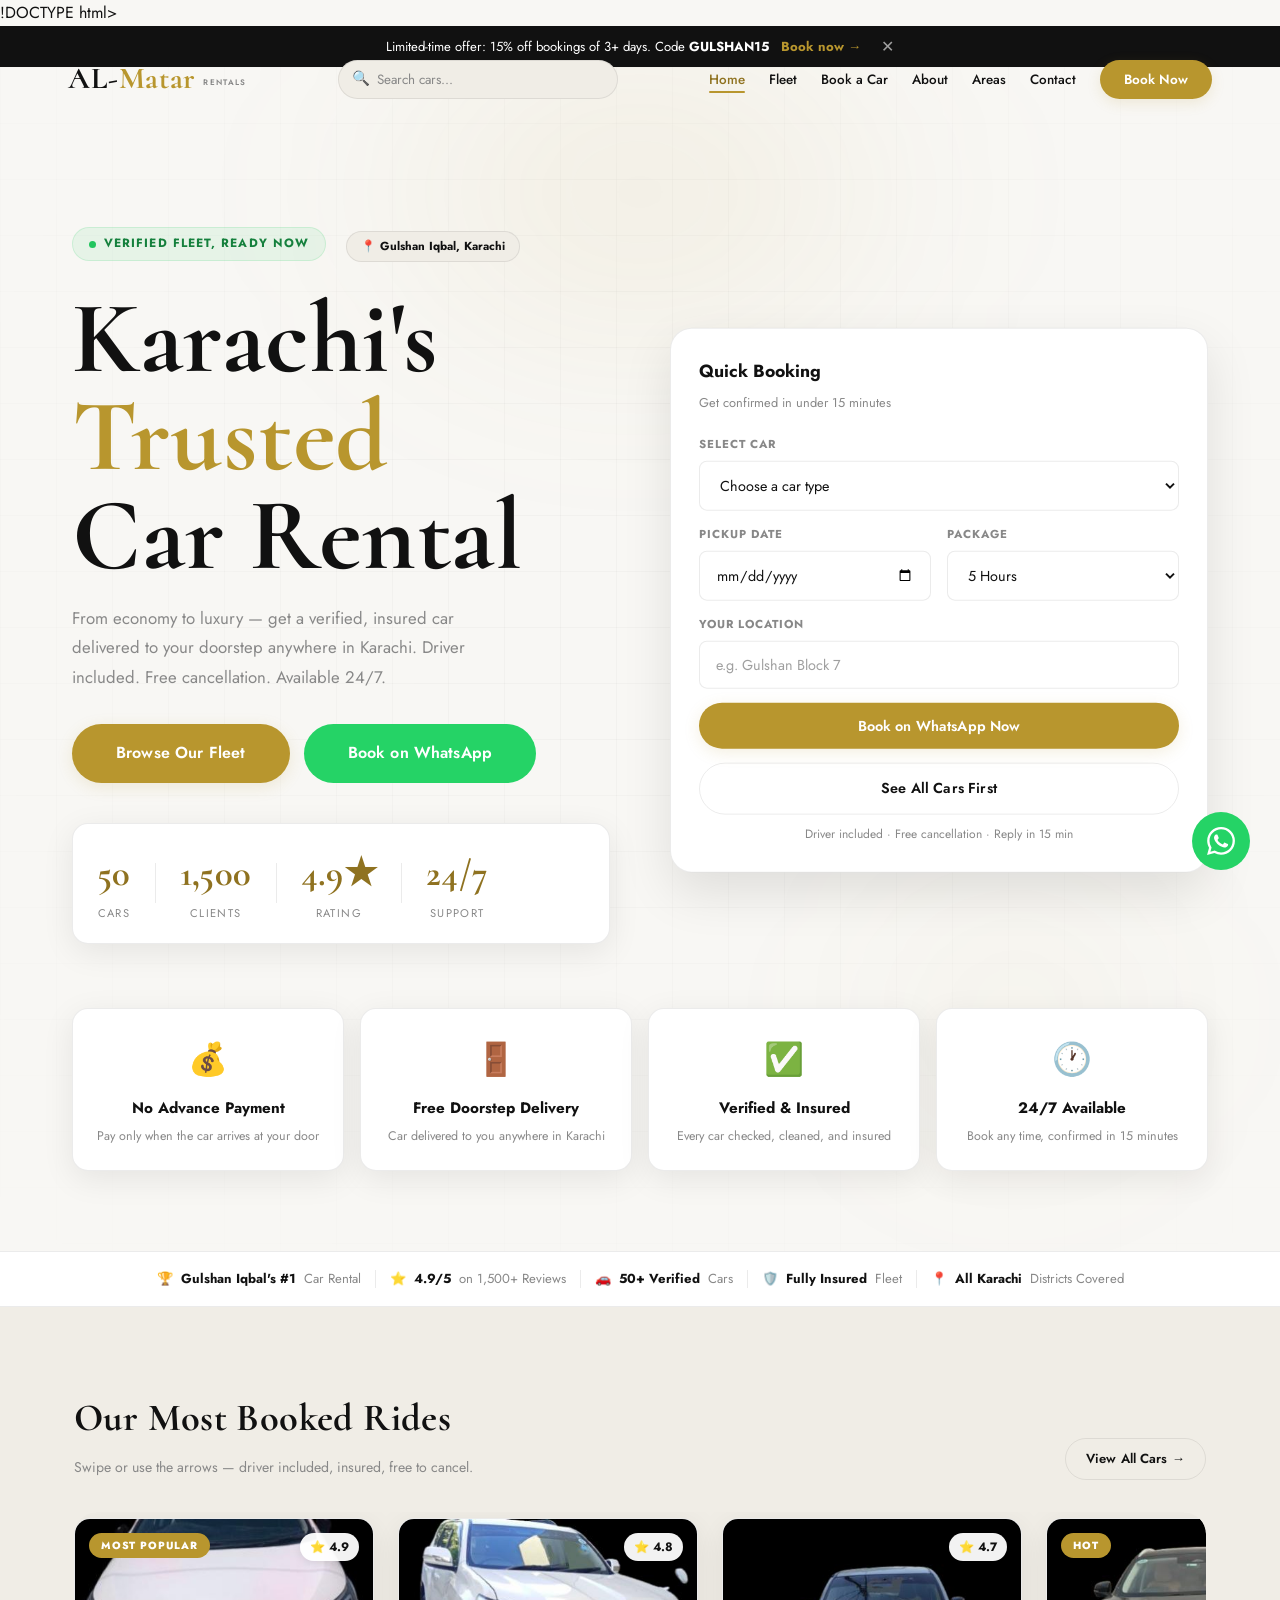
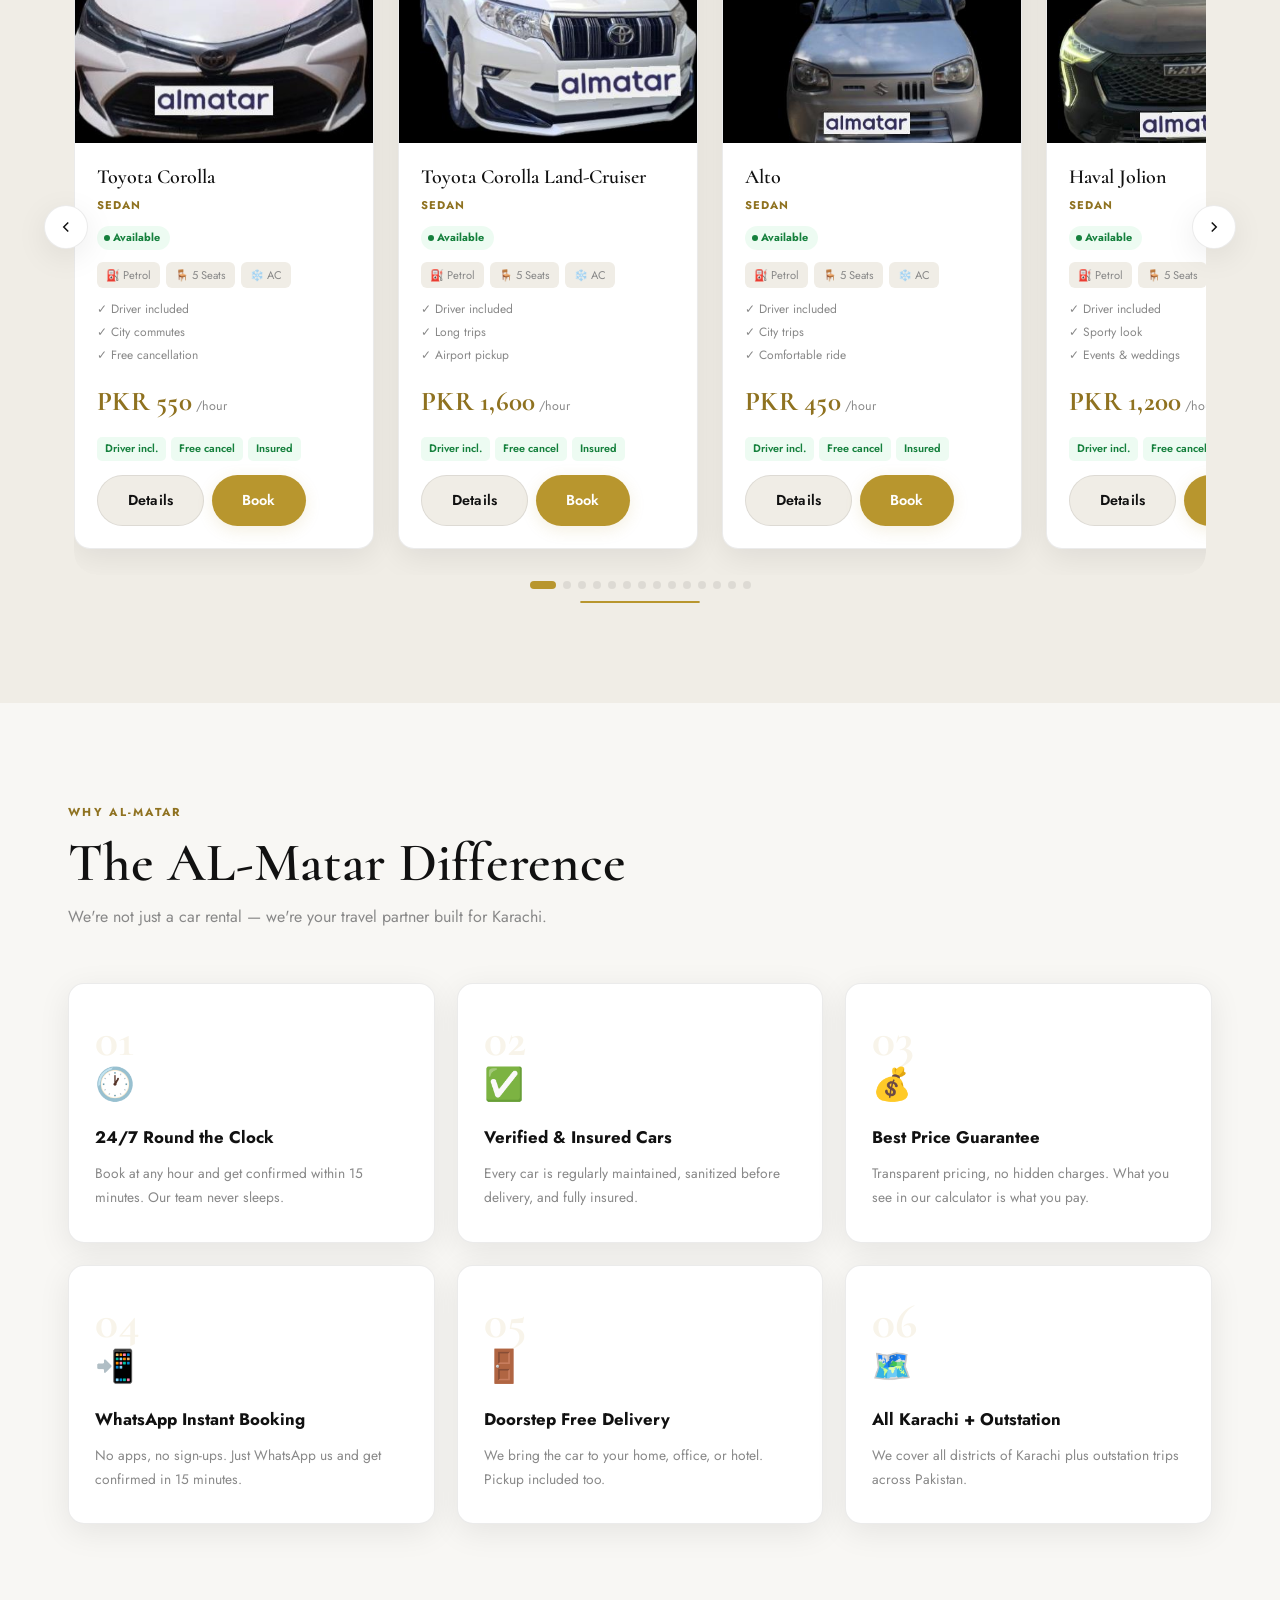
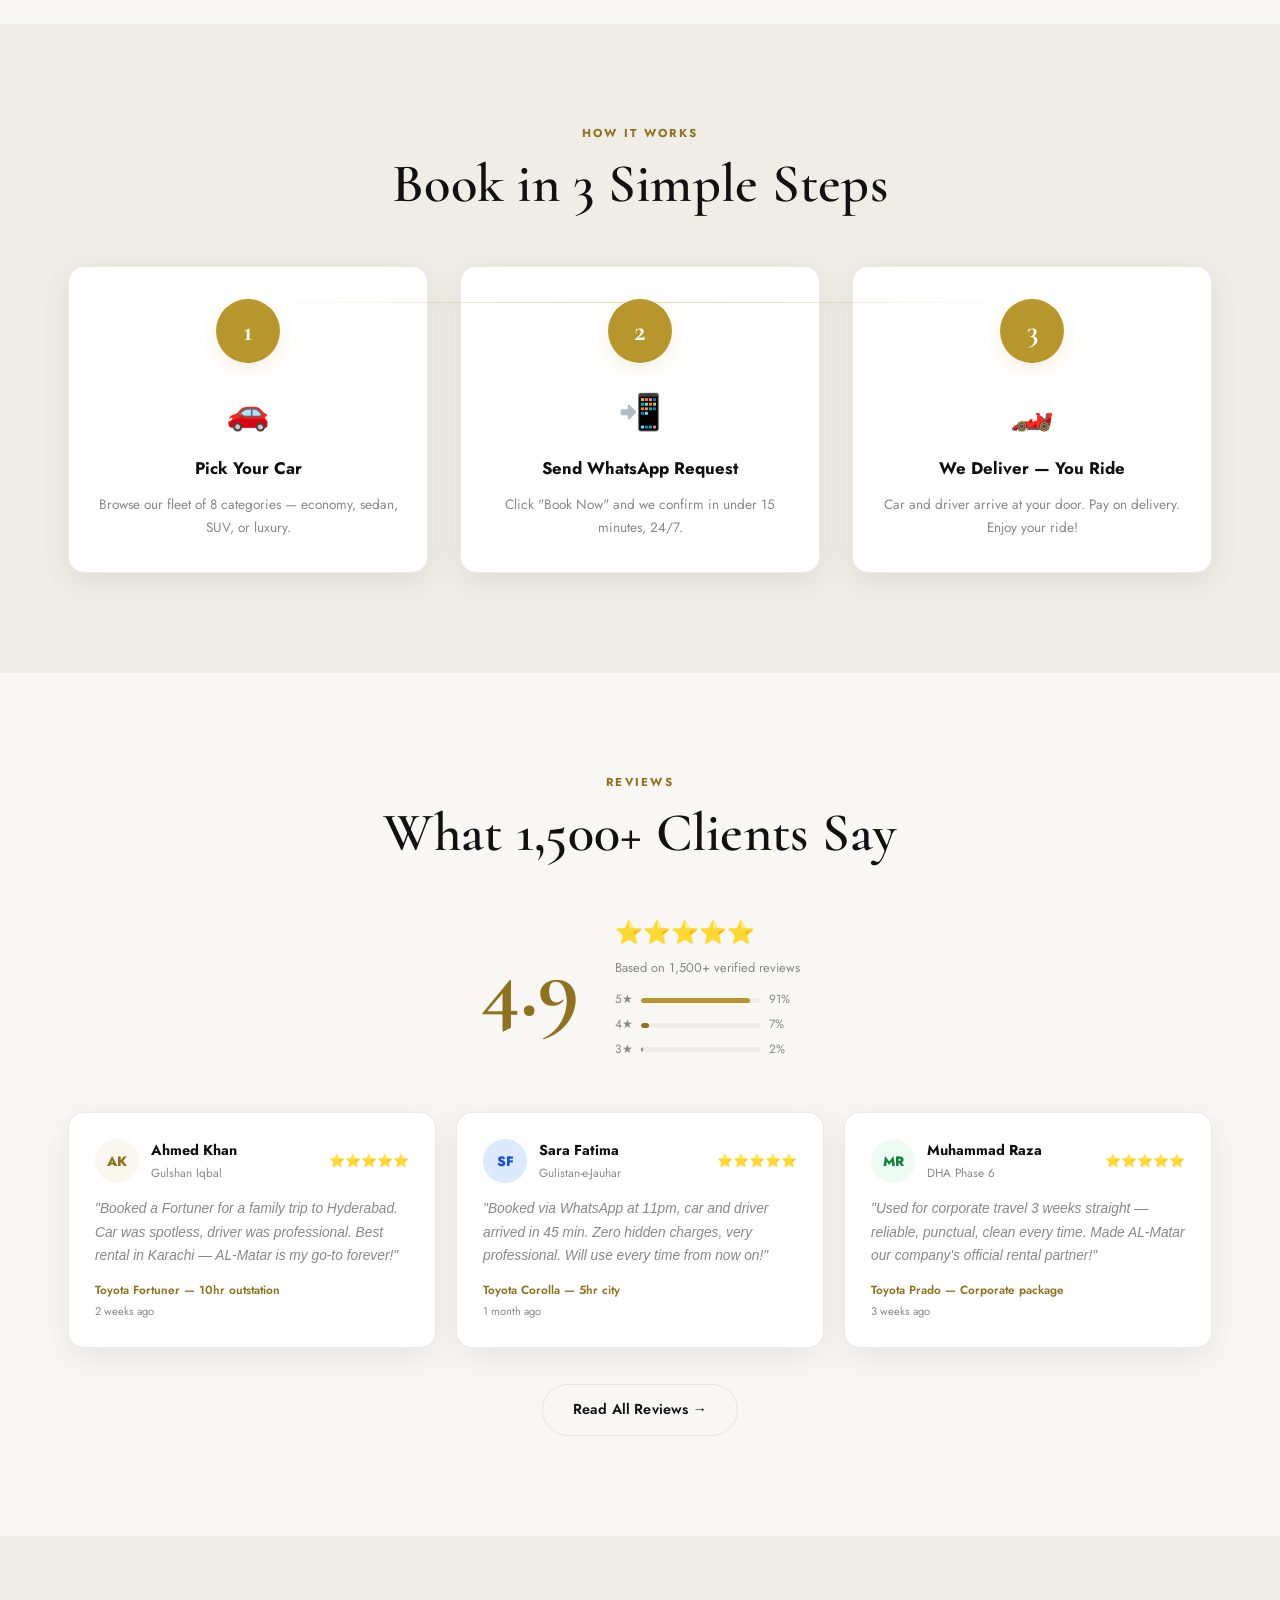
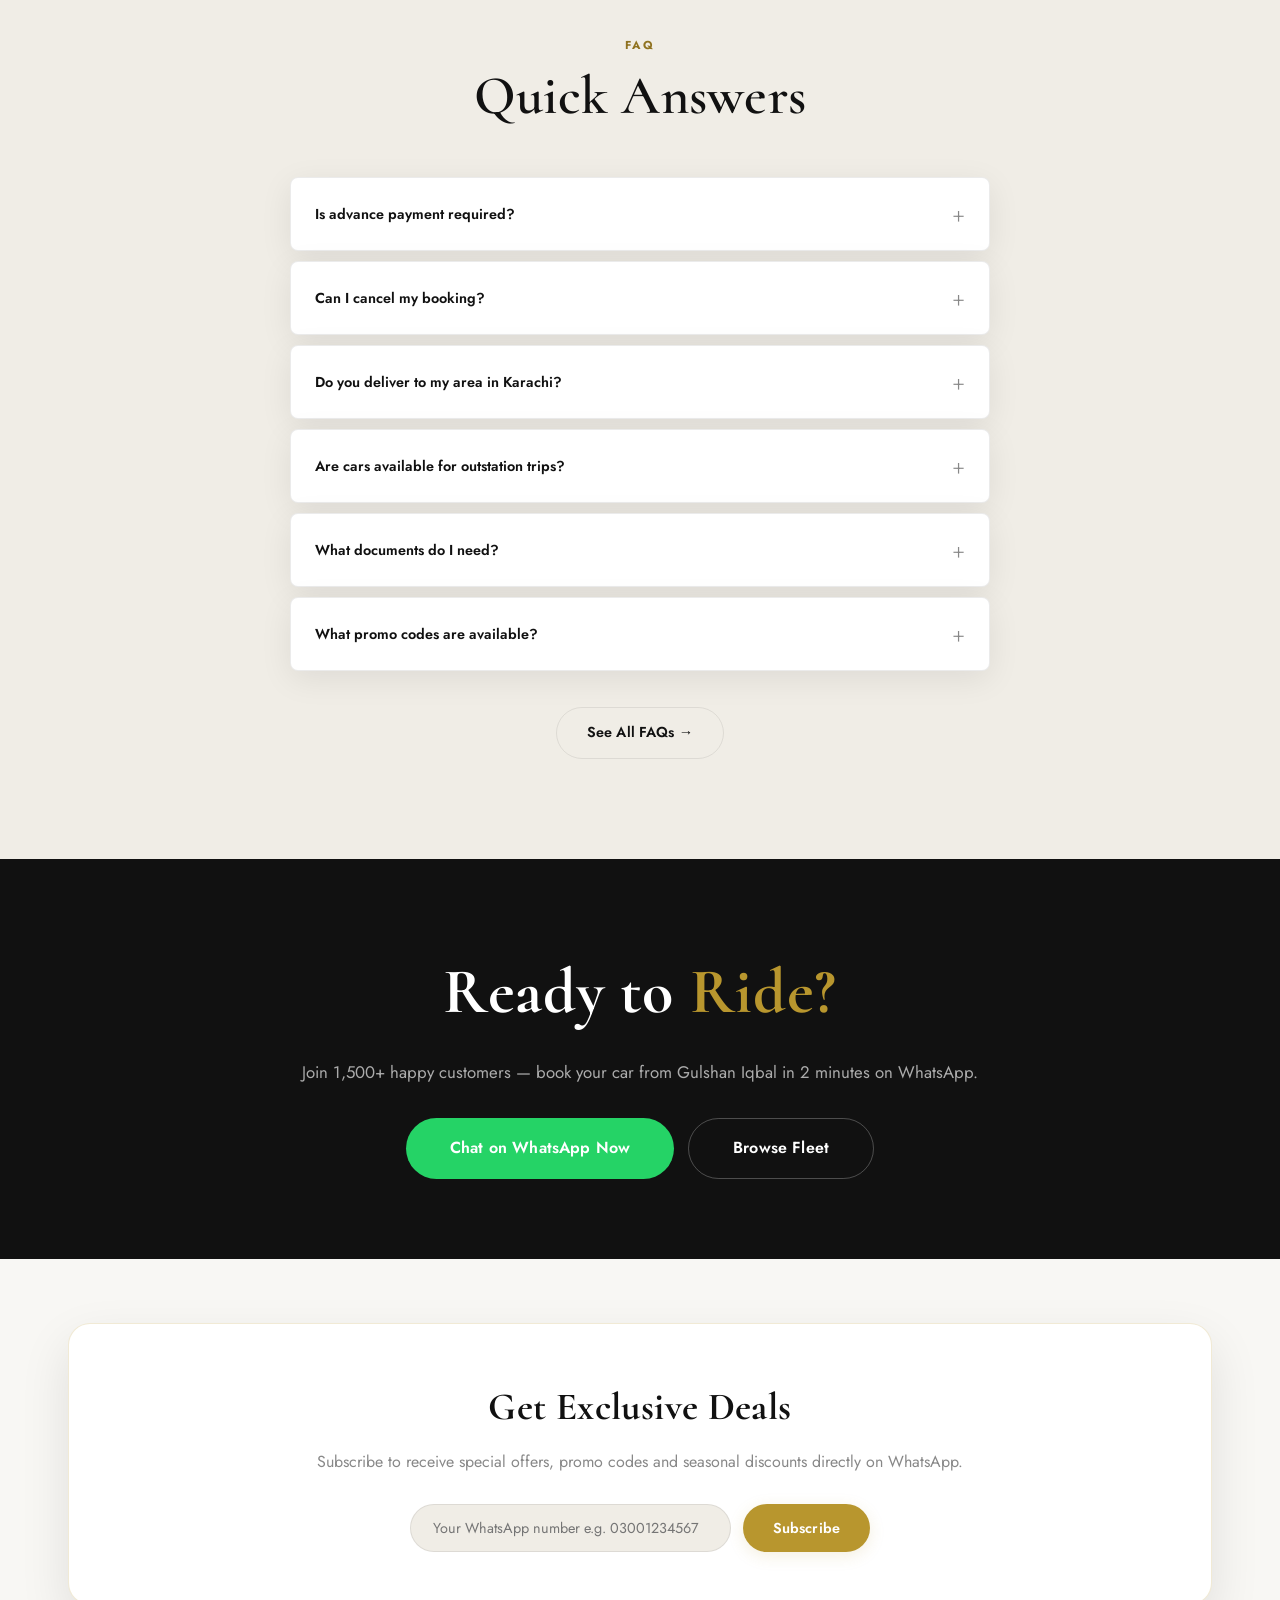
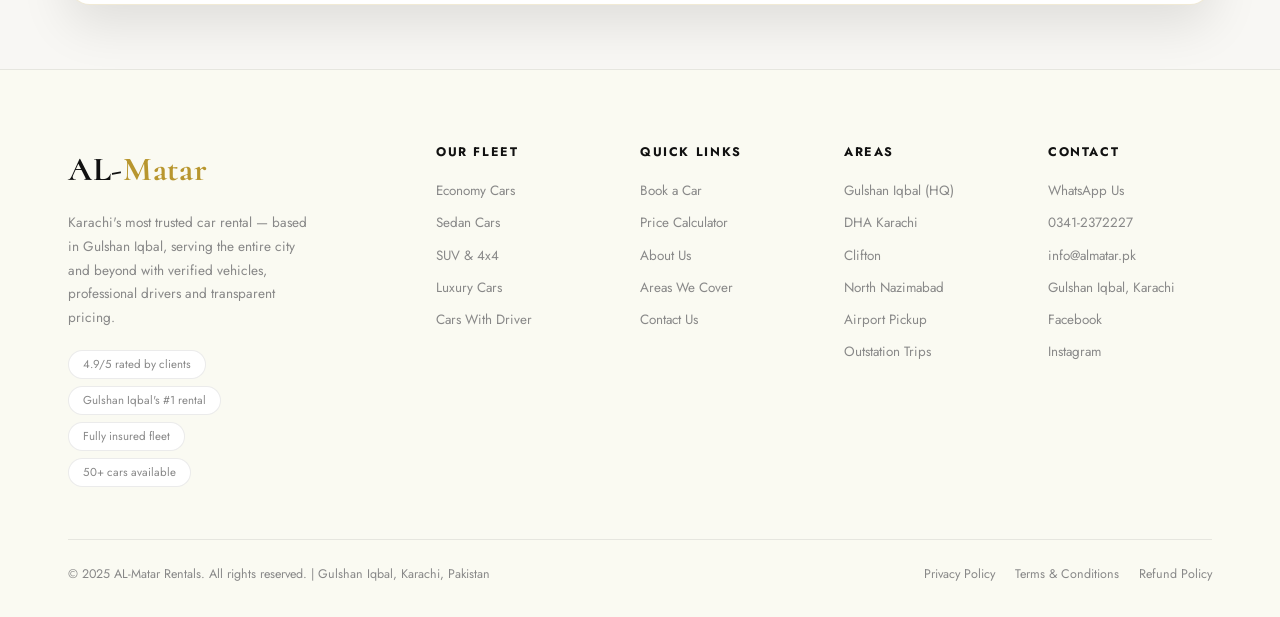
==== commit ba027308: "yes" ====
--- a/index.html
+++ b/index.html
@@ -1275,7 +1275,7 @@
             in Karachi. Driver included. Free cancellation. Available 24/7.</p>
           <div class="hero__actions">
             <a href="fleet.html" class="btn btn-gold btn-lg">Browse Our Fleet</a>
-            <a href="https://wa.me/923001234567?text=Assalamualaikum!%20I%20want%20to%20book%20a%20car%20from%20AL-Matar%20Rentals."
+            <a href="https://wa.me/923412372227?text=Assalamualaikum!%20I%20want%20to%20book%20a%20car%20from%20AL-Matar%20Rentals."
               class="btn btn-wa btn-lg" target="_blank">Book on WhatsApp</a>
           </div>
           <div class="hero-stats stats-row">
@@ -1602,7 +1602,7 @@
         <h2>Ready to <span>Ride?</span></h2>
         <p>Join 1,500+ happy customers — book your car from Gulshan Iqbal in 2 minutes on WhatsApp.</p>
         <div class="cta-band__btns">
-          <a href="https://wa.me/923001234567?text=Assalamualaikum!%20I%20want%20to%20book%20a%20car%20from%20AL-Matar%20Rentals%2C%20Gulshan%20Iqbal."
+          <a href="https://wa.me/923412372227?text=Assalamualaikum!%20I%20want%20to%20book%20a%20car%20from%20AL-Matar%20Rentals%2C%20Gulshan%20Iqbal."
             class="btn btn-wa btn-lg" target="_blank">Chat on WhatsApp Now</a>
           <a href="fleet.html" class="btn btn-outline btn-lg">Browse Fleet</a>
         </div>
@@ -1653,7 +1653,7 @@
       const pickup = document.getElementById('qPickup').value;
       const loc = document.getElementById('qLoc').value || 'Gulshan Iqbal, Karachi';
       const msg = `Assalamualaikum!\n\n*AL-Matar Rentals Booking*\n\nCar: ${carName}\nPackage: ${hours} hours (driver included)\nEstimated Total: PKR ${total.toLocaleString()}\nPickup: ${pickup || 'TBD'}\nLocation: ${loc}\n\nPlease confirm availability!`;
-      window.open(`https://wa.me/923001234567?text=${encodeURIComponent(msg)}`, '_blank');
+      window.open(`https://wa.me/923412372227?text=${encodeURIComponent(msg)}`, '_blank');
     }
 
     // ── FLEET SLIDER ──
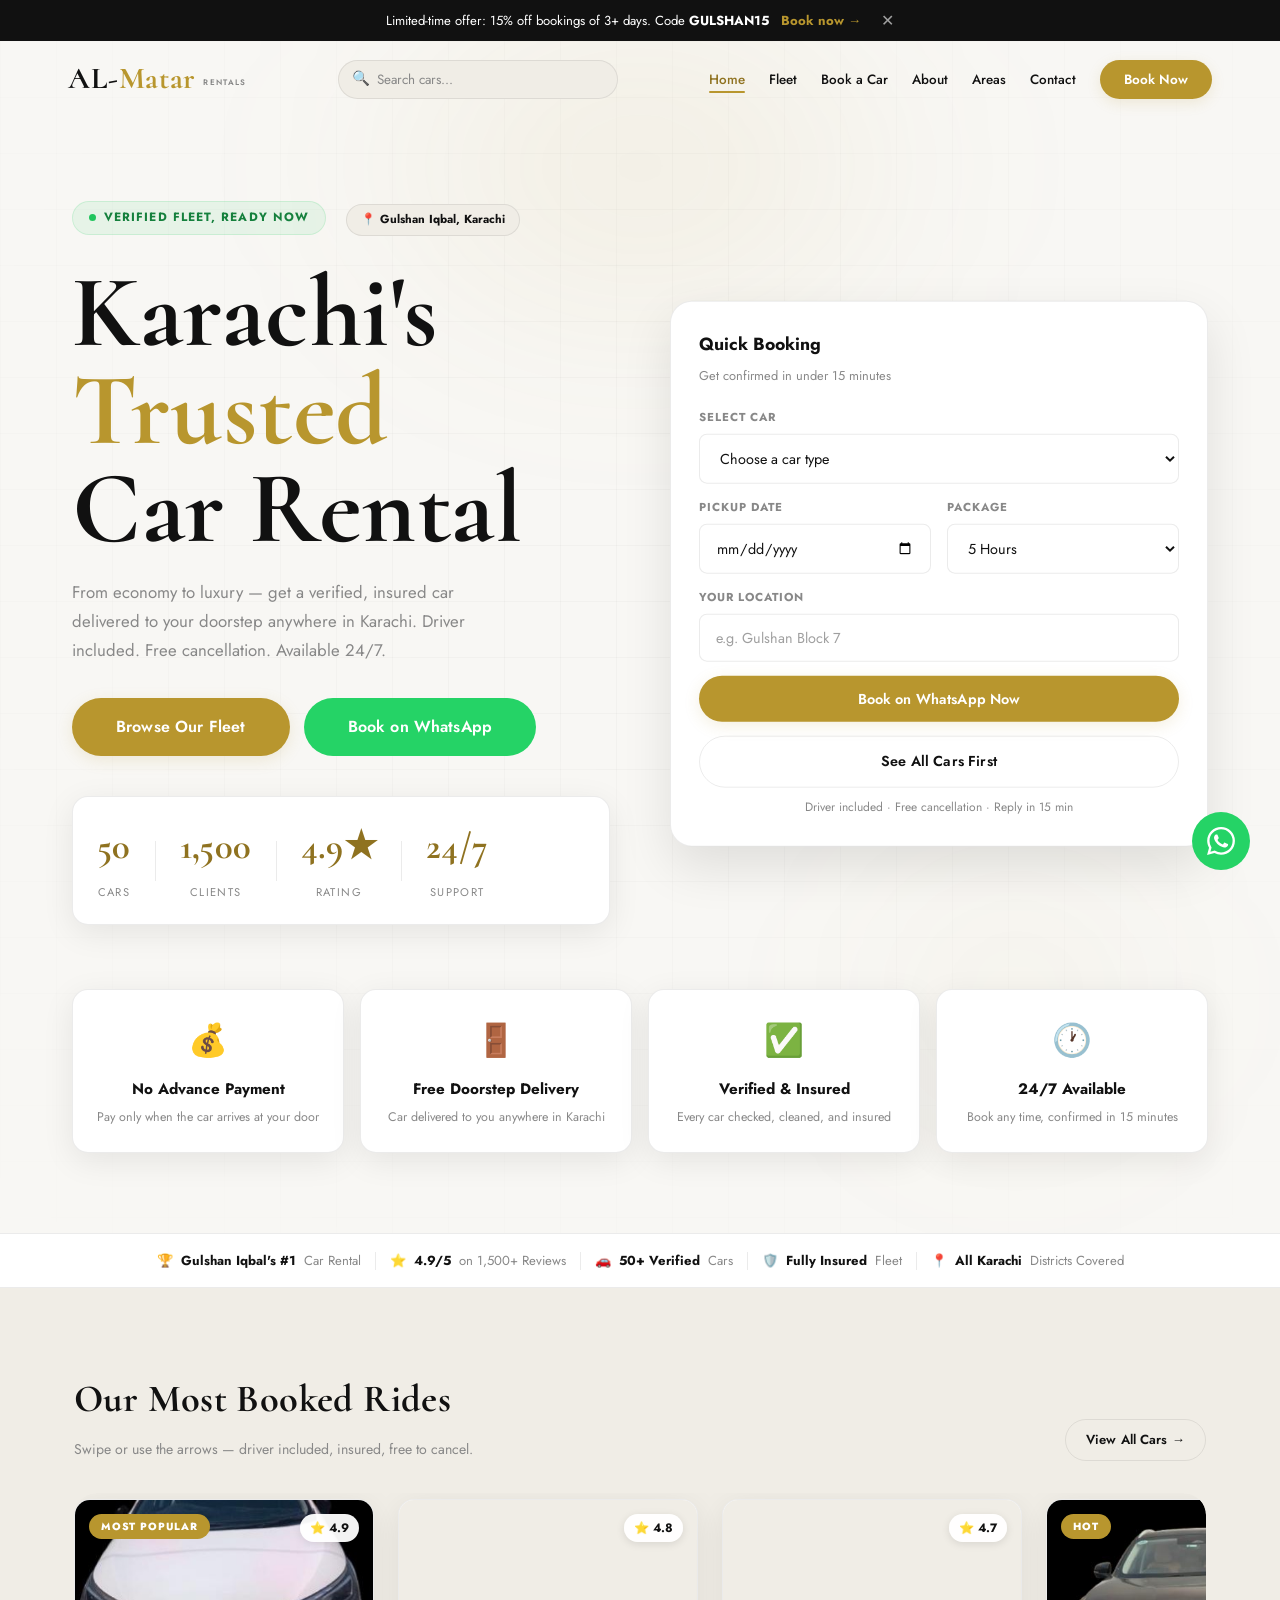
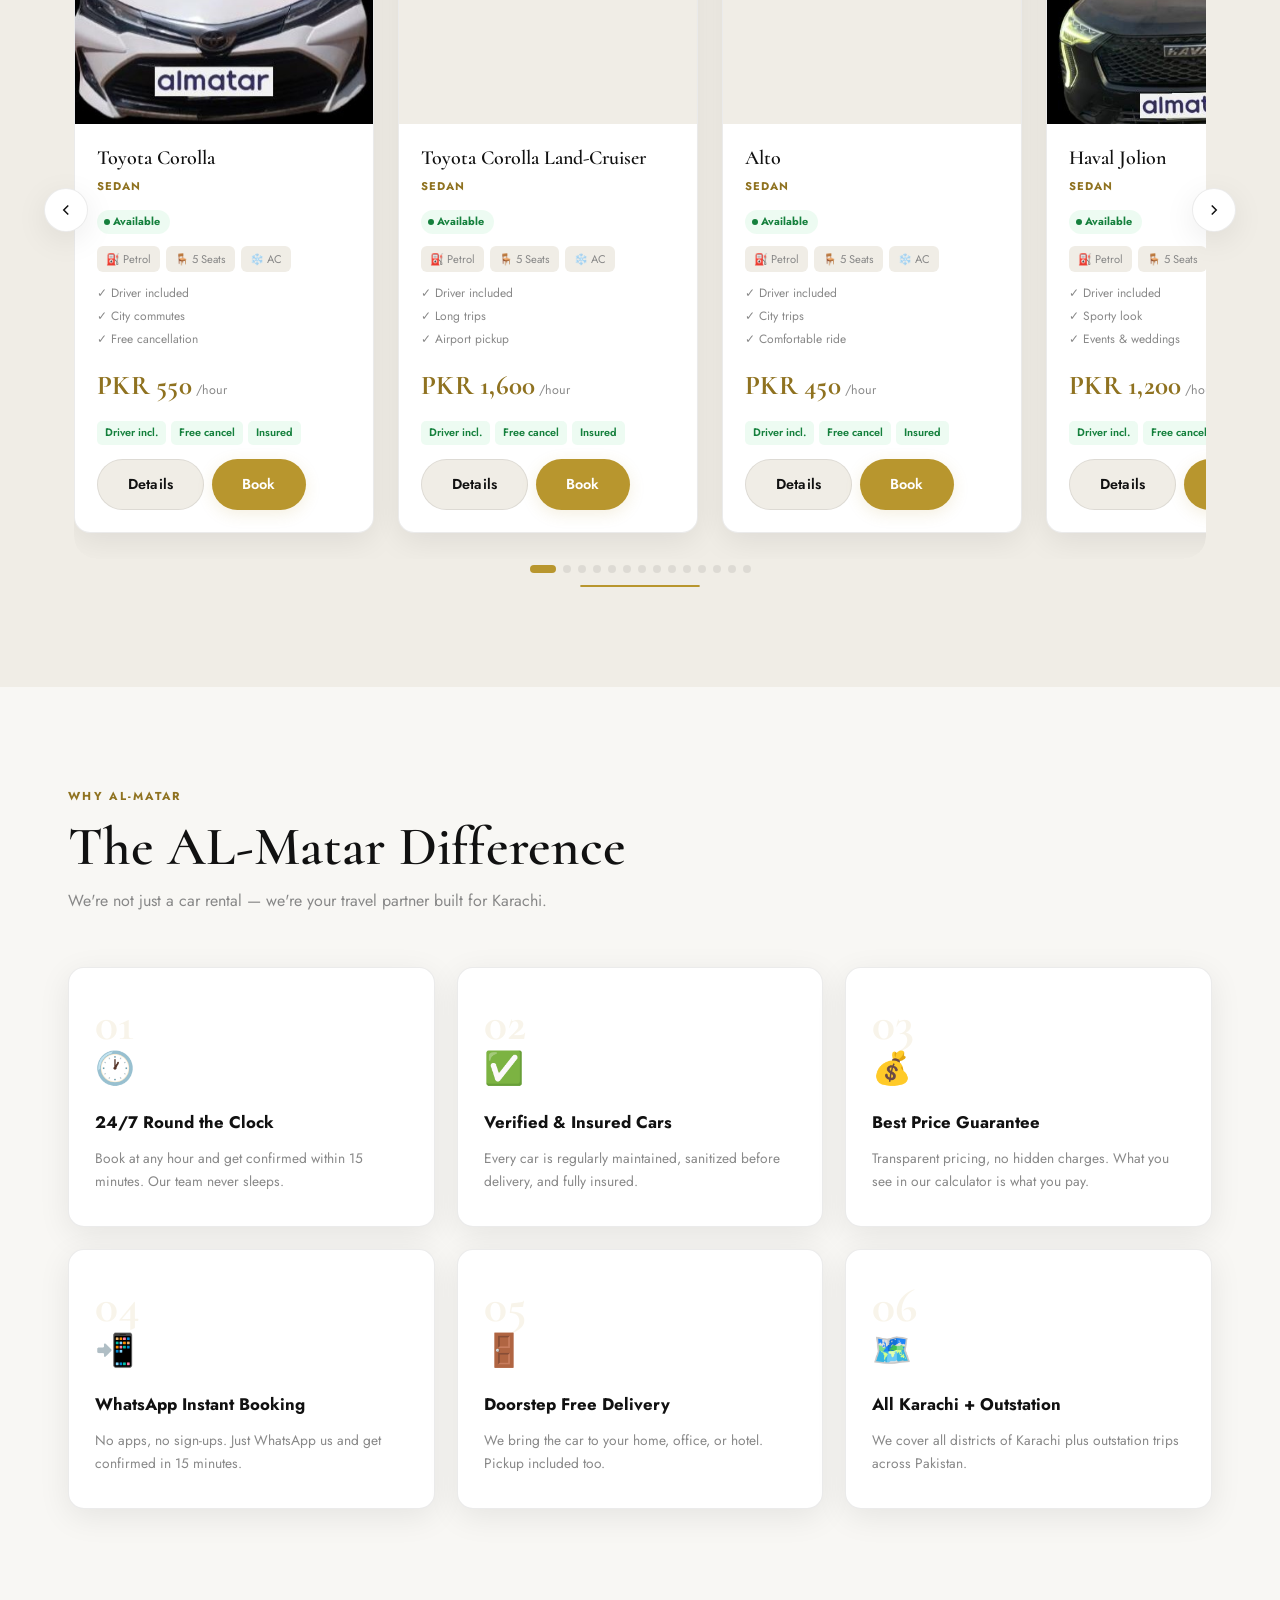
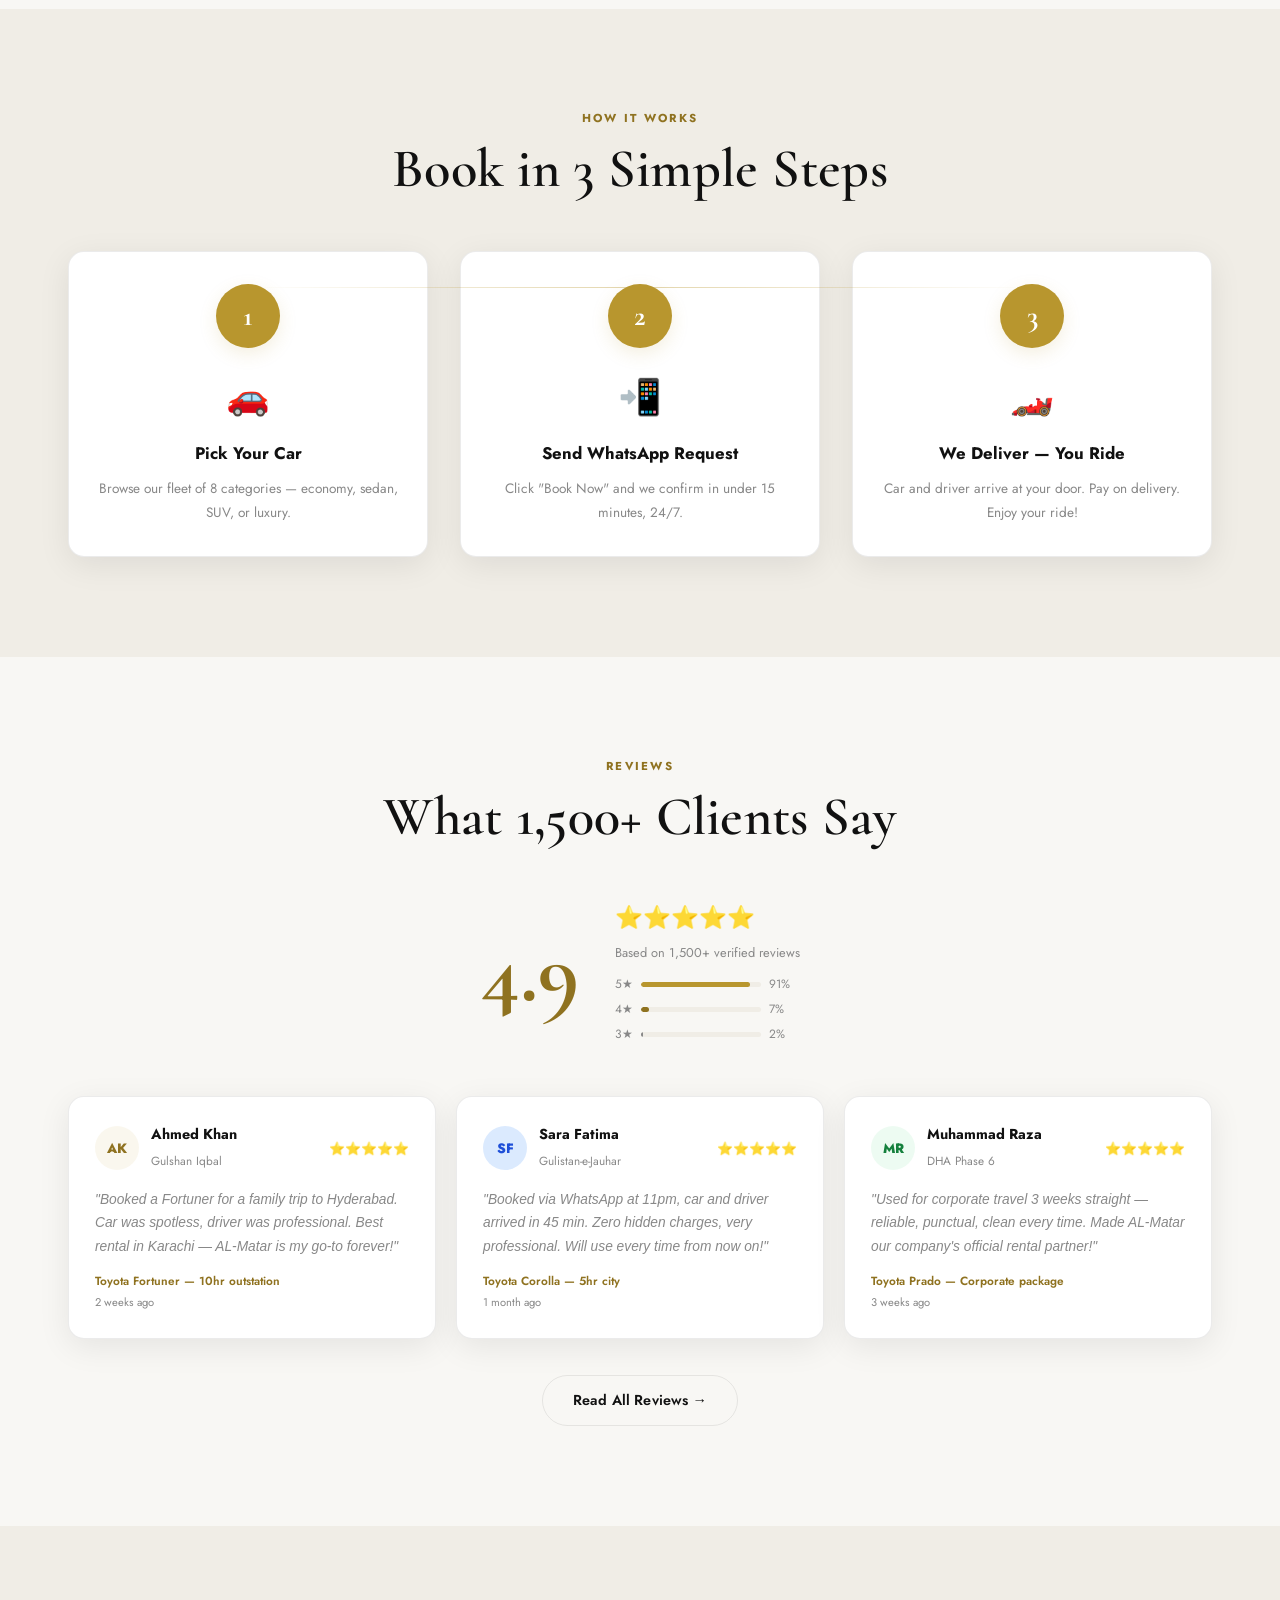
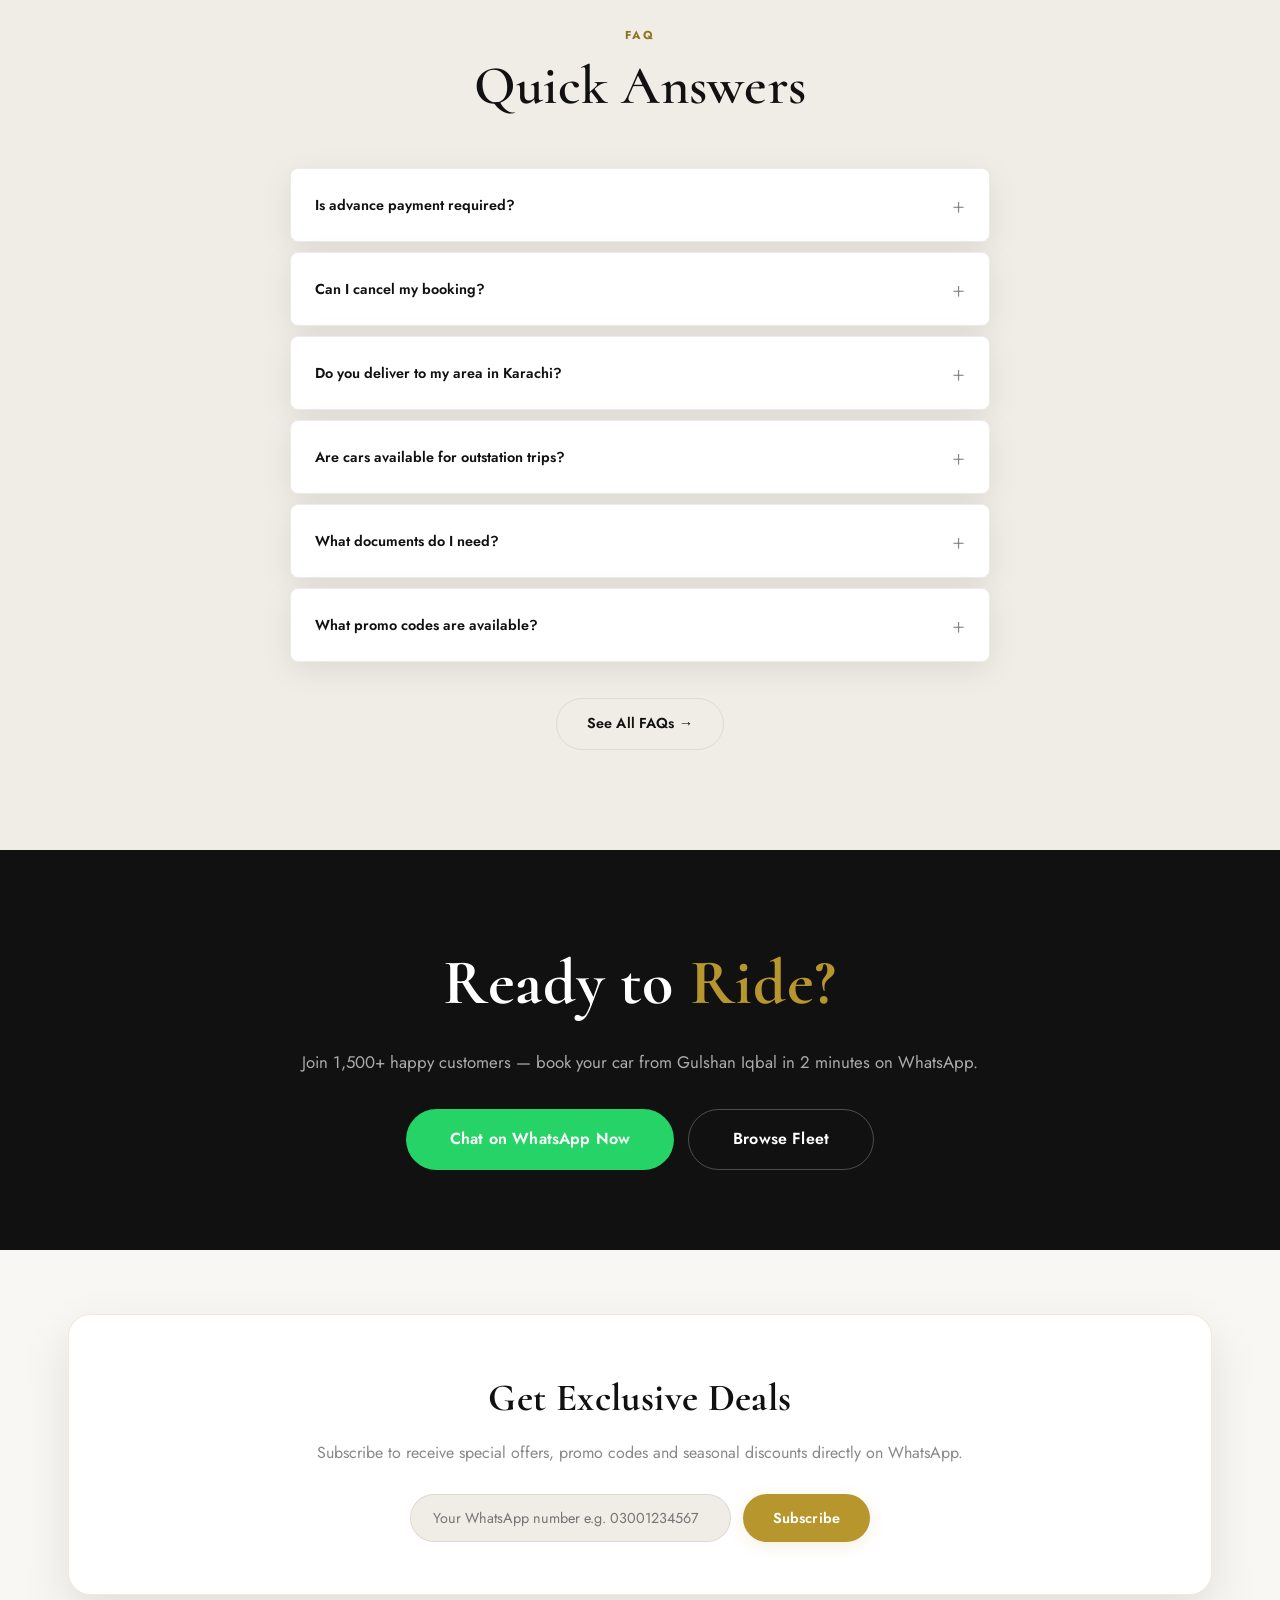
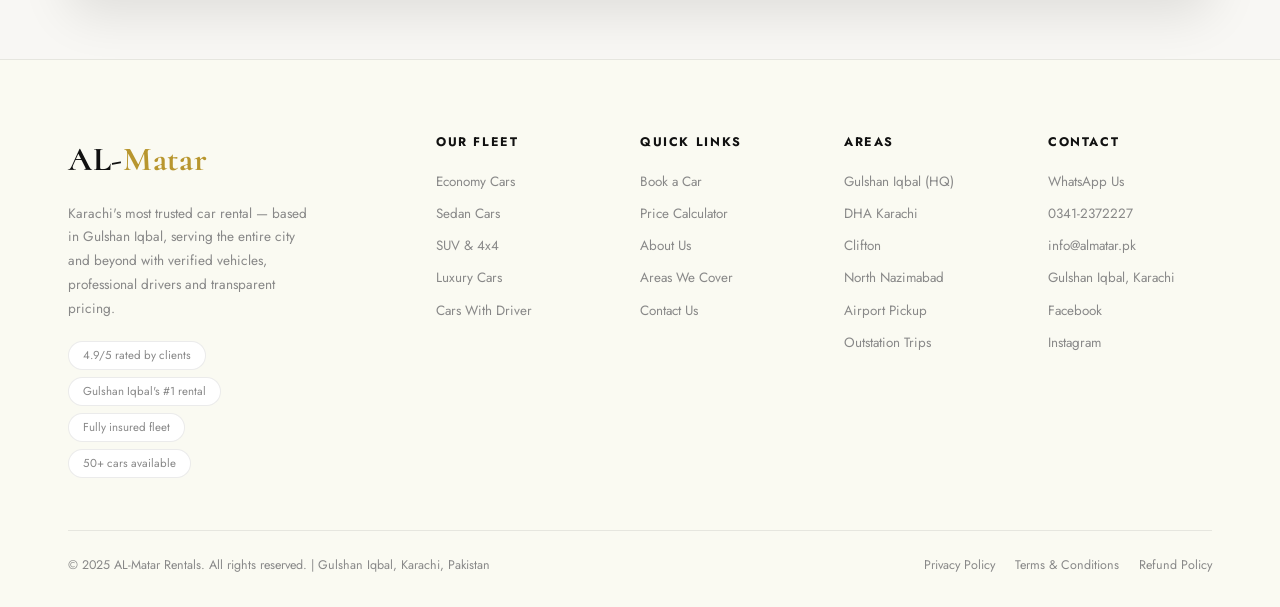
==== commit f88aa312: "ye s" ====
--- a/index.html
+++ b/index.html
@@ -1,4 +1,4 @@
-!DOCTYPE html>
+<!DOCTYPE html>
 <html lang="en">
 
 <head>
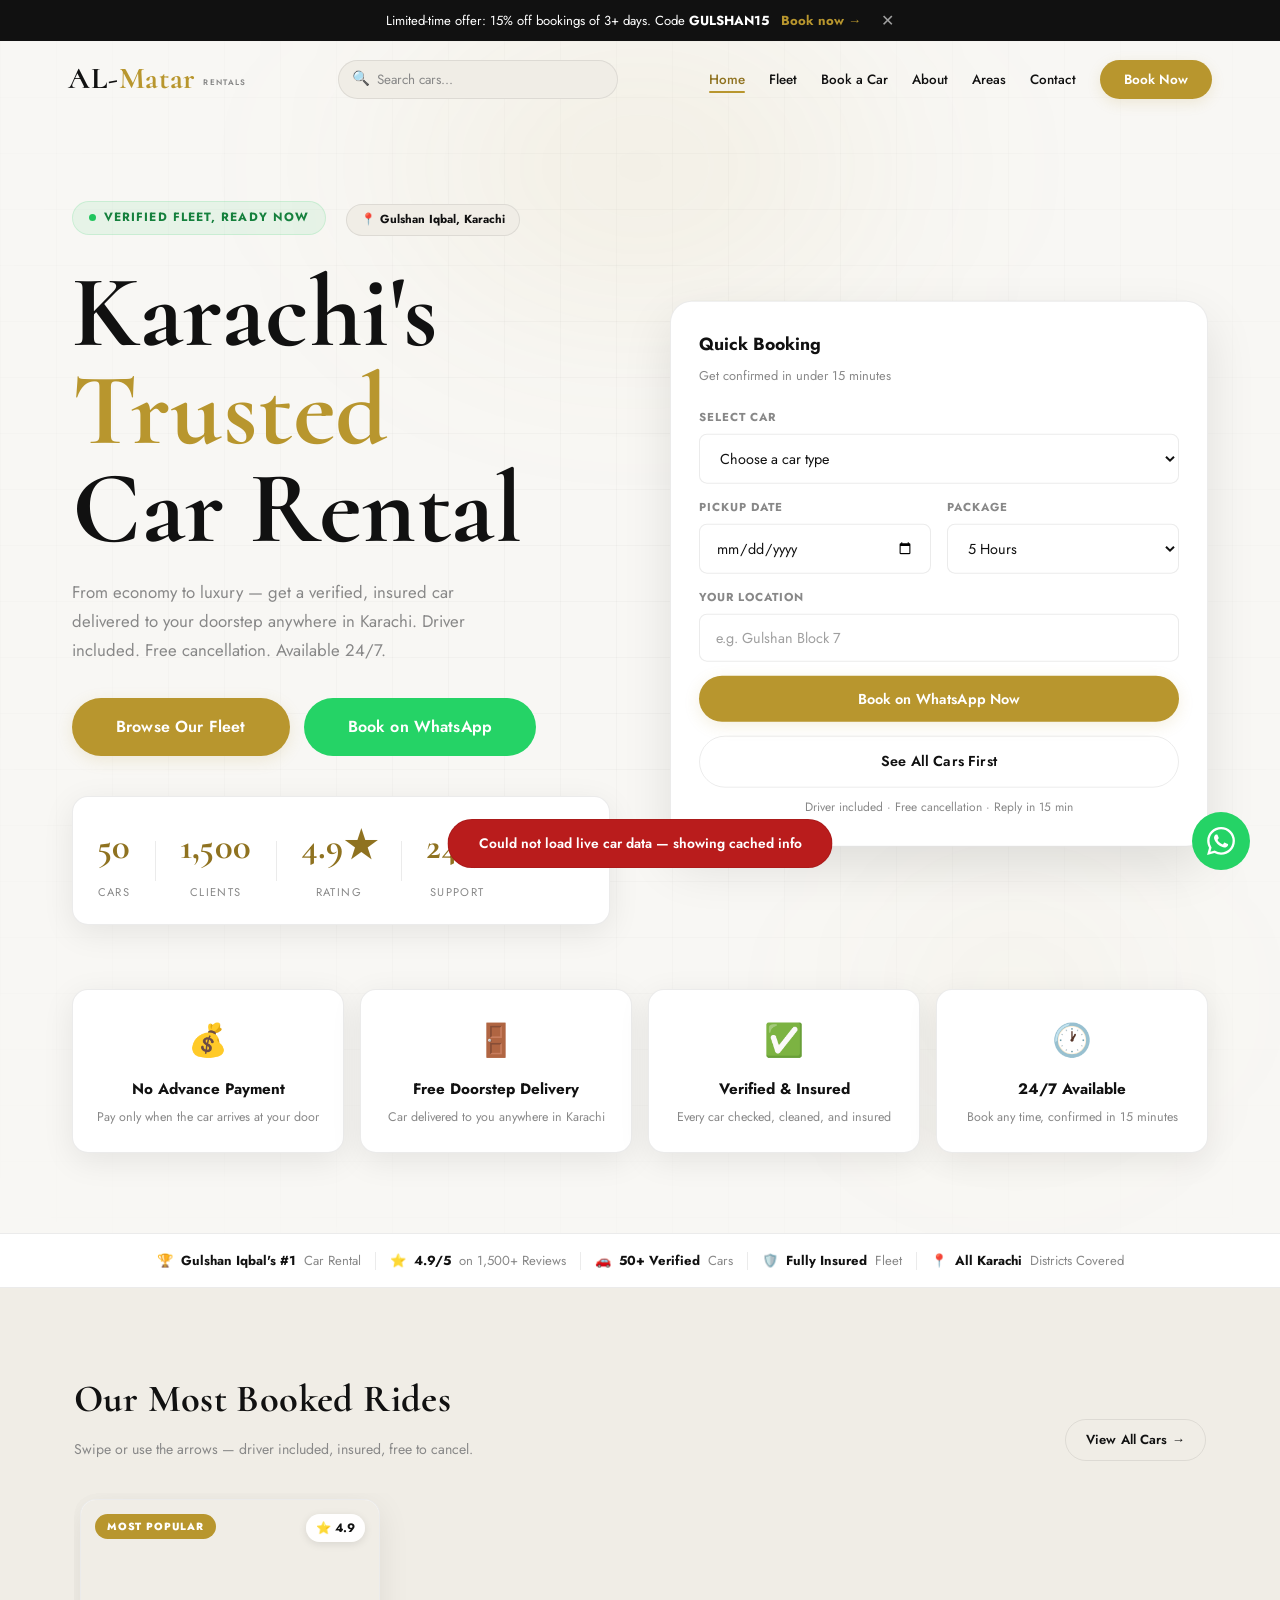
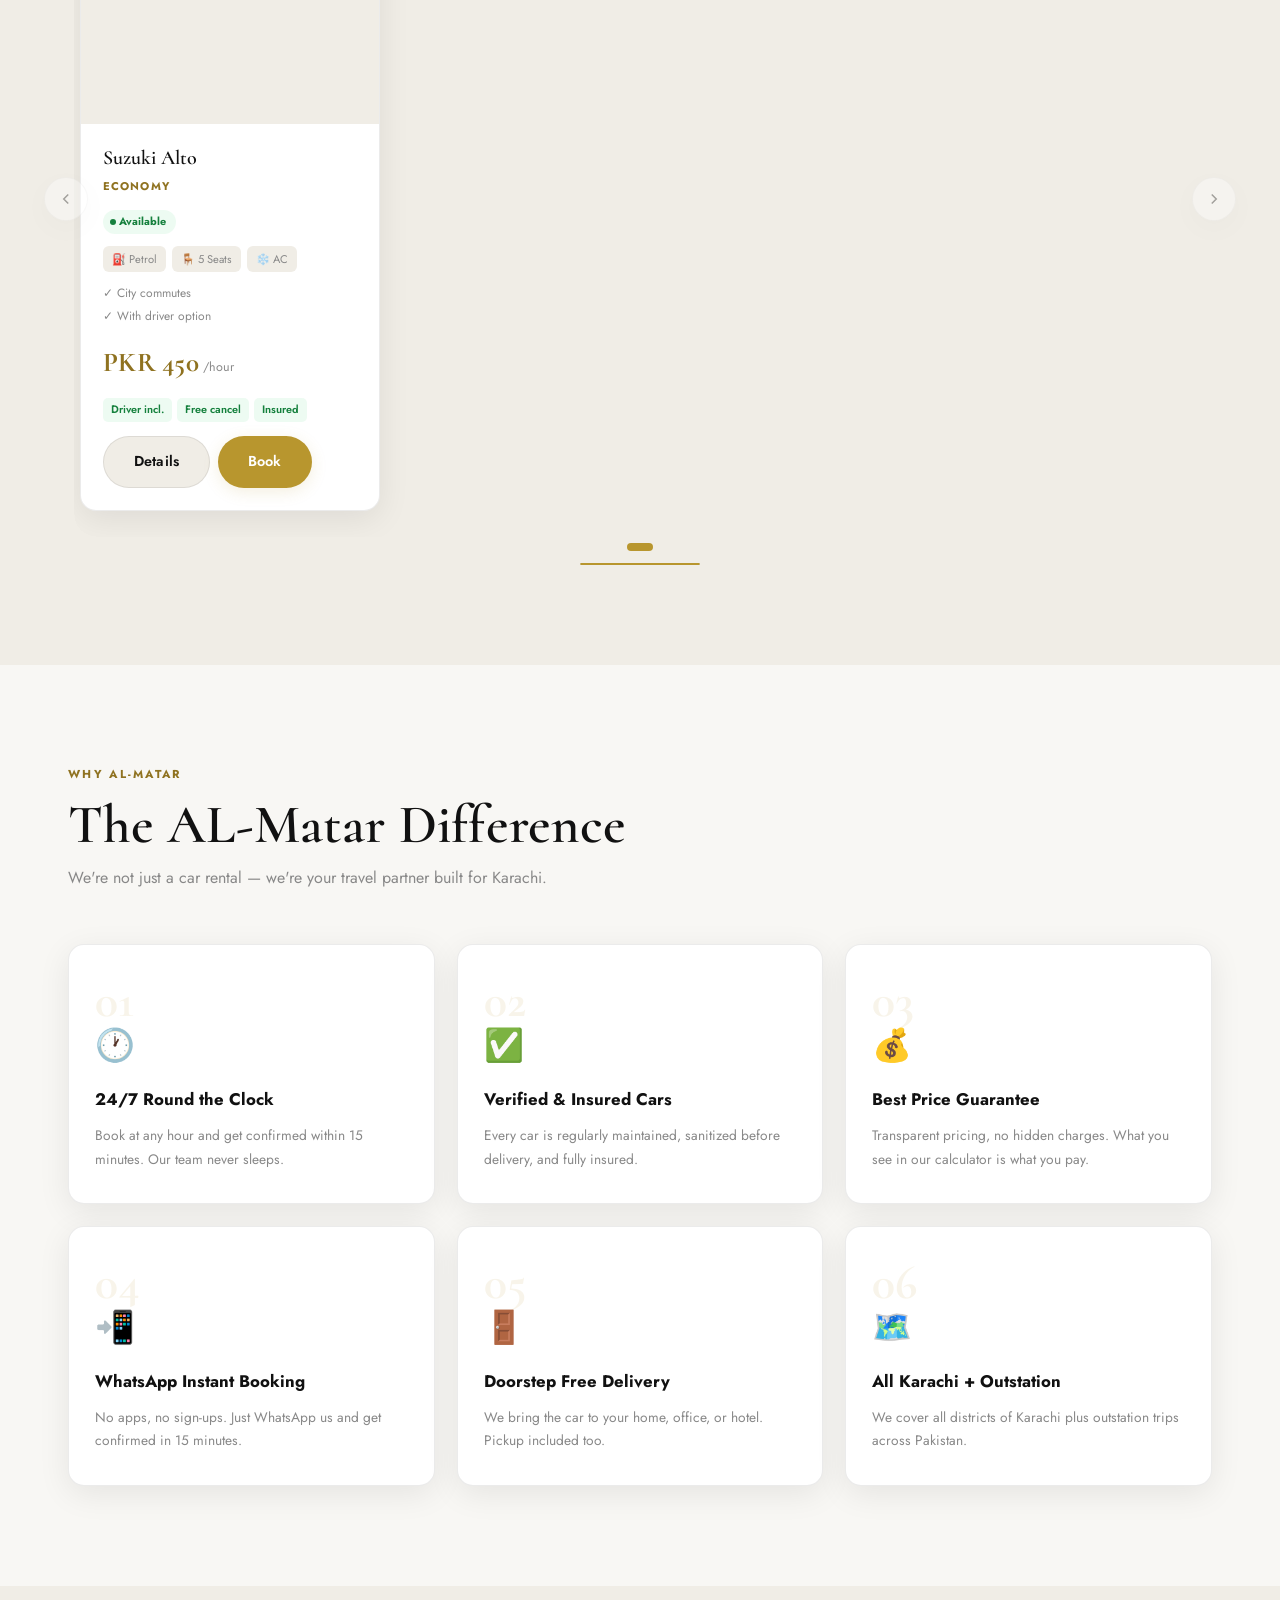
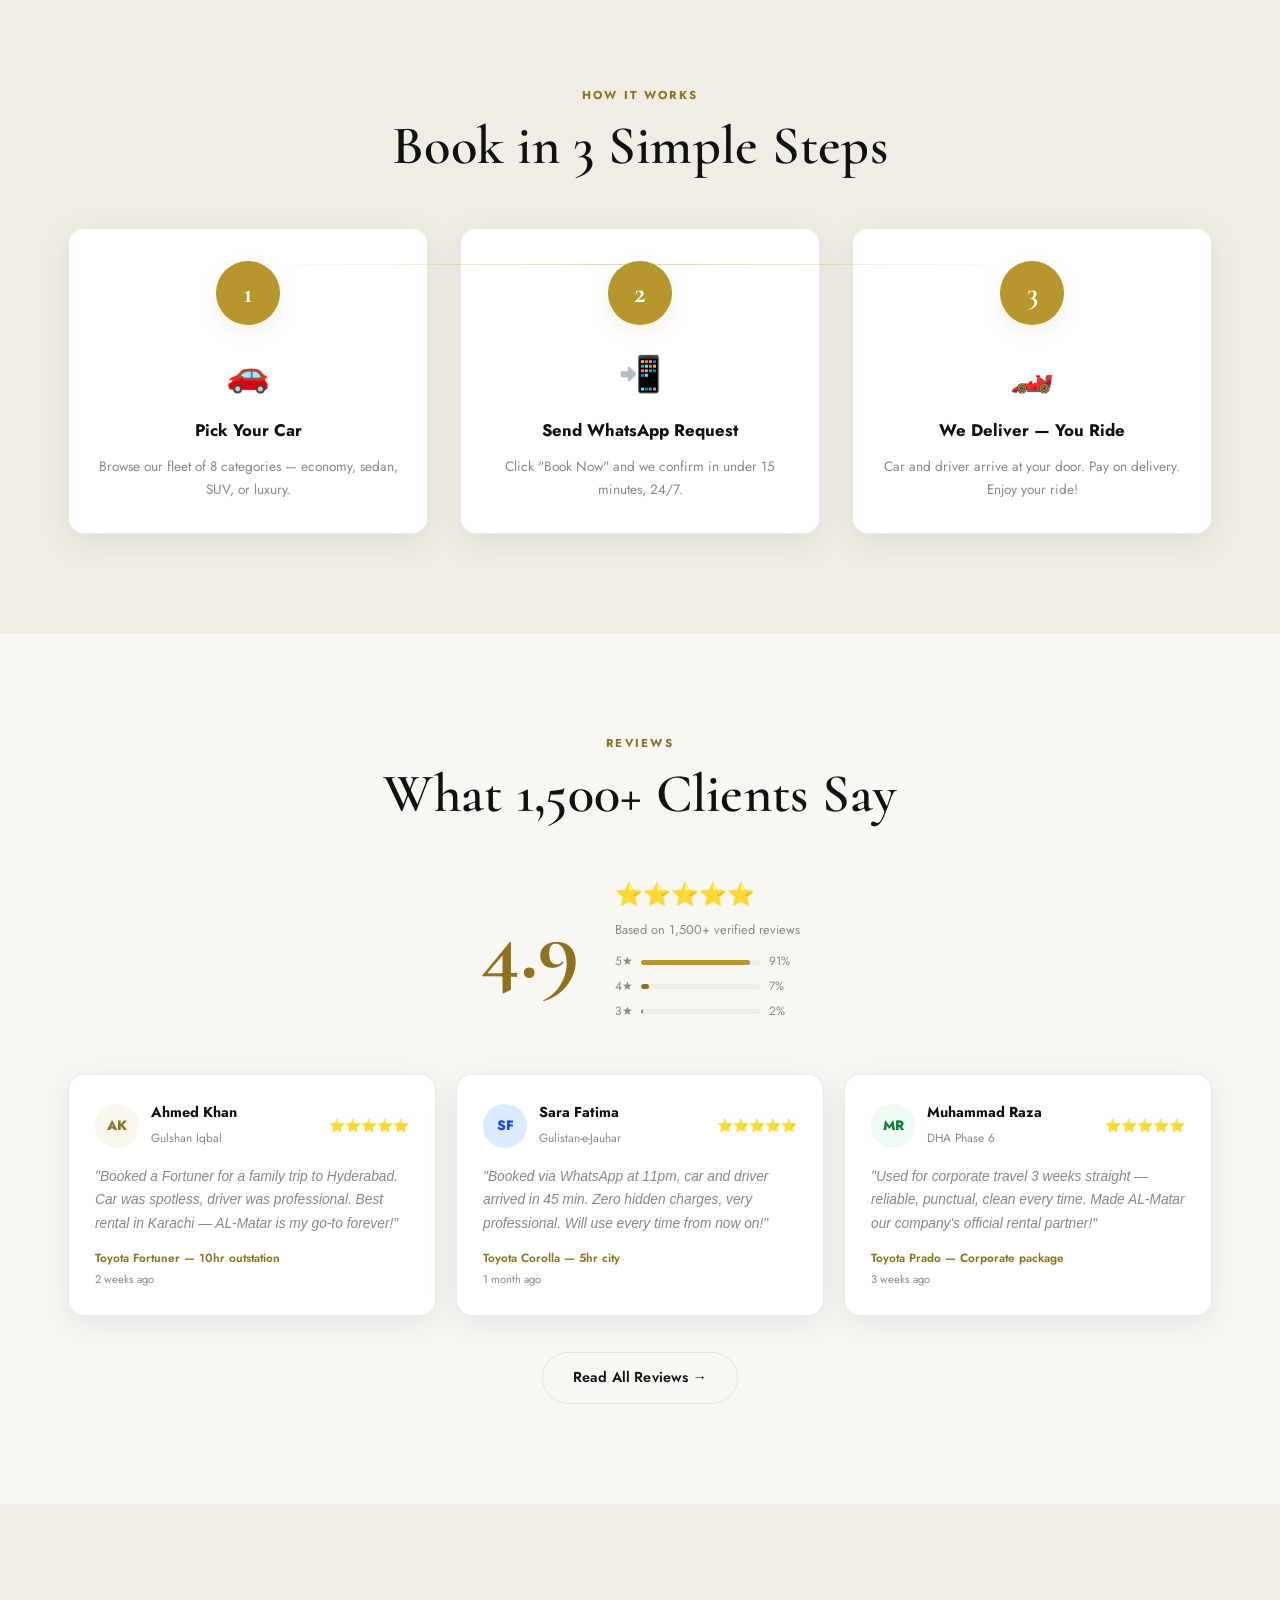
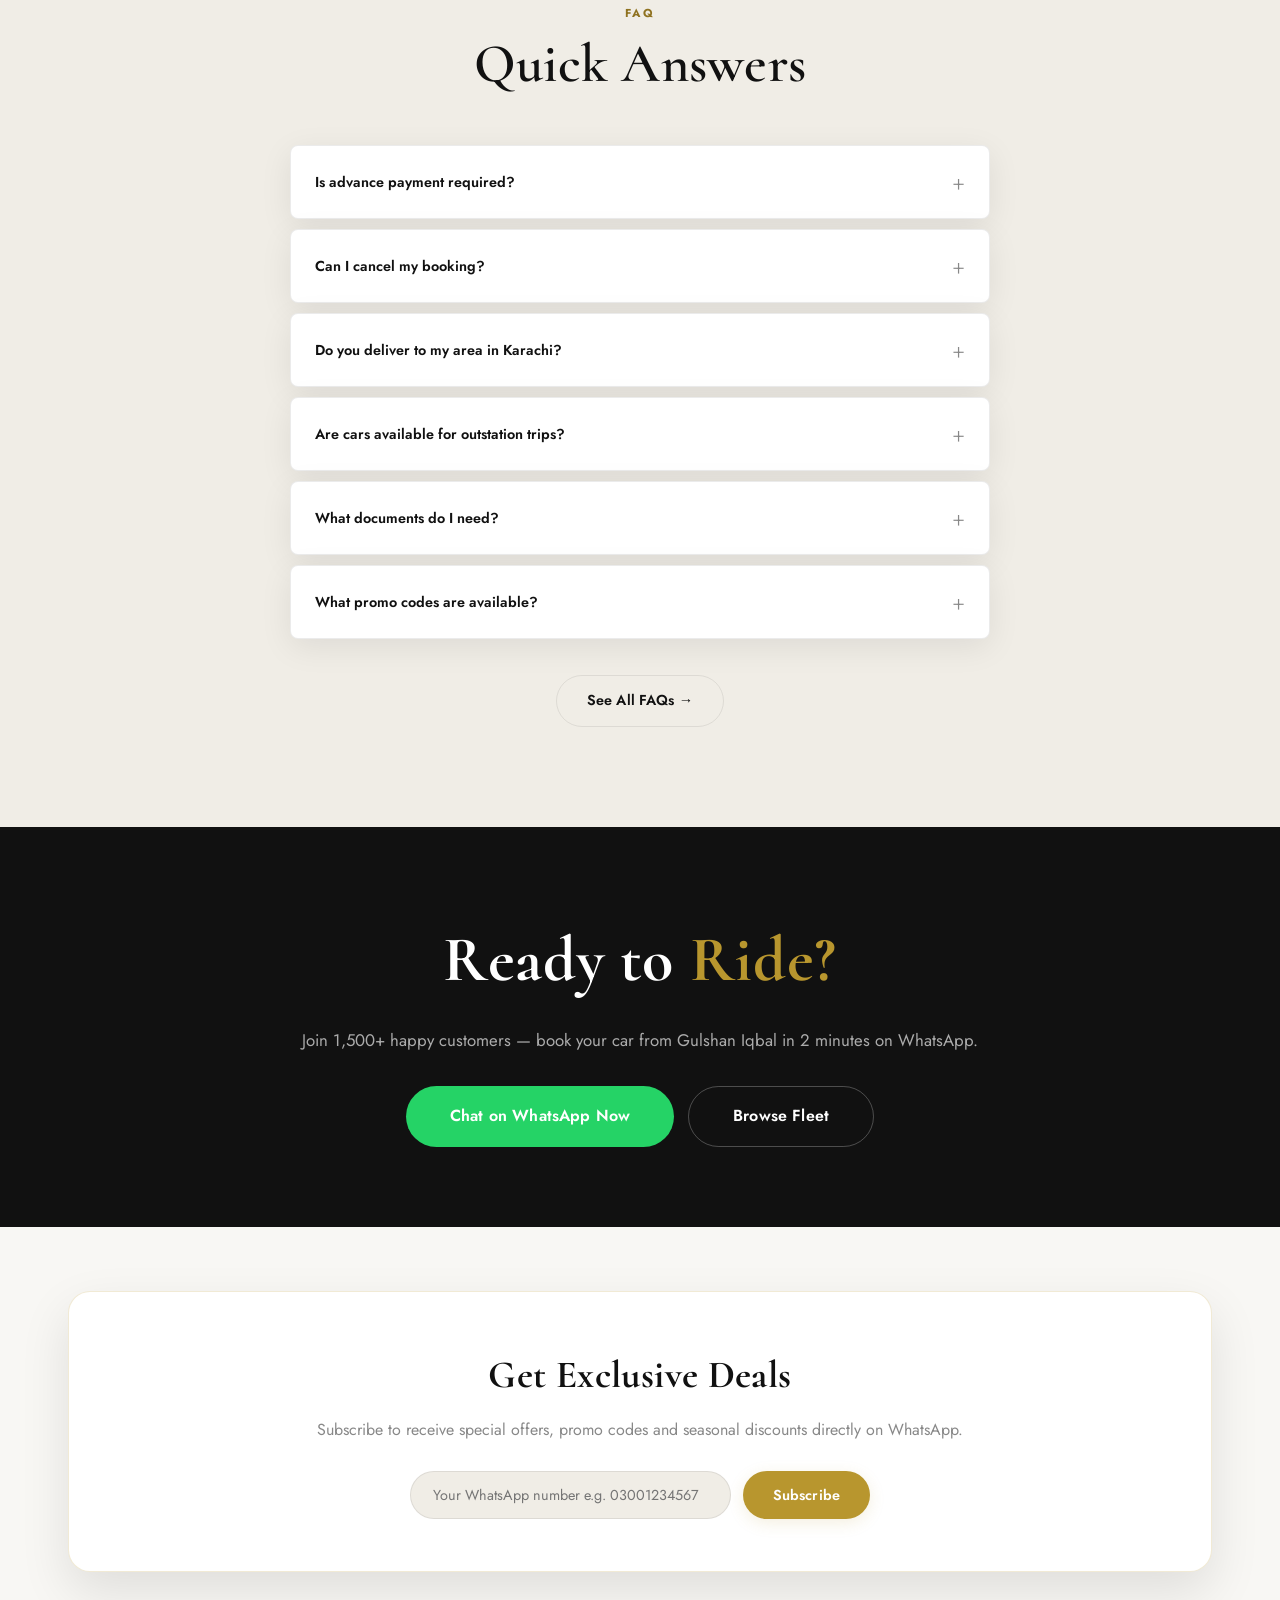
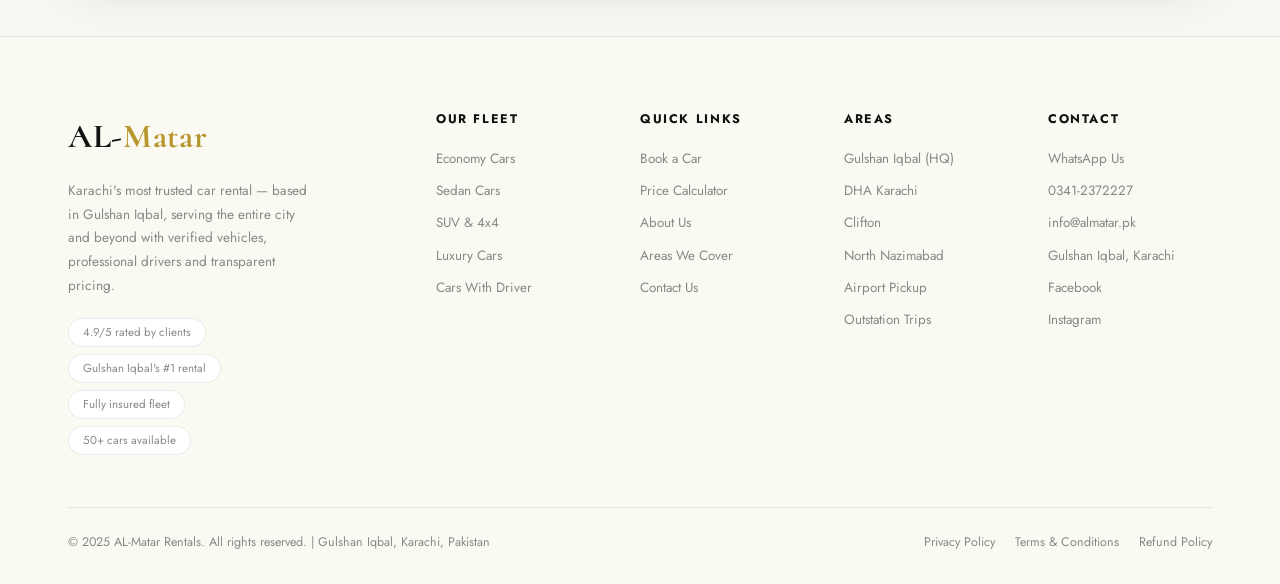
==== commit 6ff27498: "yes" ====
--- a/index.html
+++ b/index.html
@@ -1627,7 +1627,6 @@
   <div id="footer-placeholder"></div>
 
   <script src="js/components.js"></script>
-  <script src="js/cars-data.js"></script>
   <script src="js/cars-loader.js"></script>
   <script>
     document.getElementById('nav-placeholder').innerHTML = getNavbar('home');
